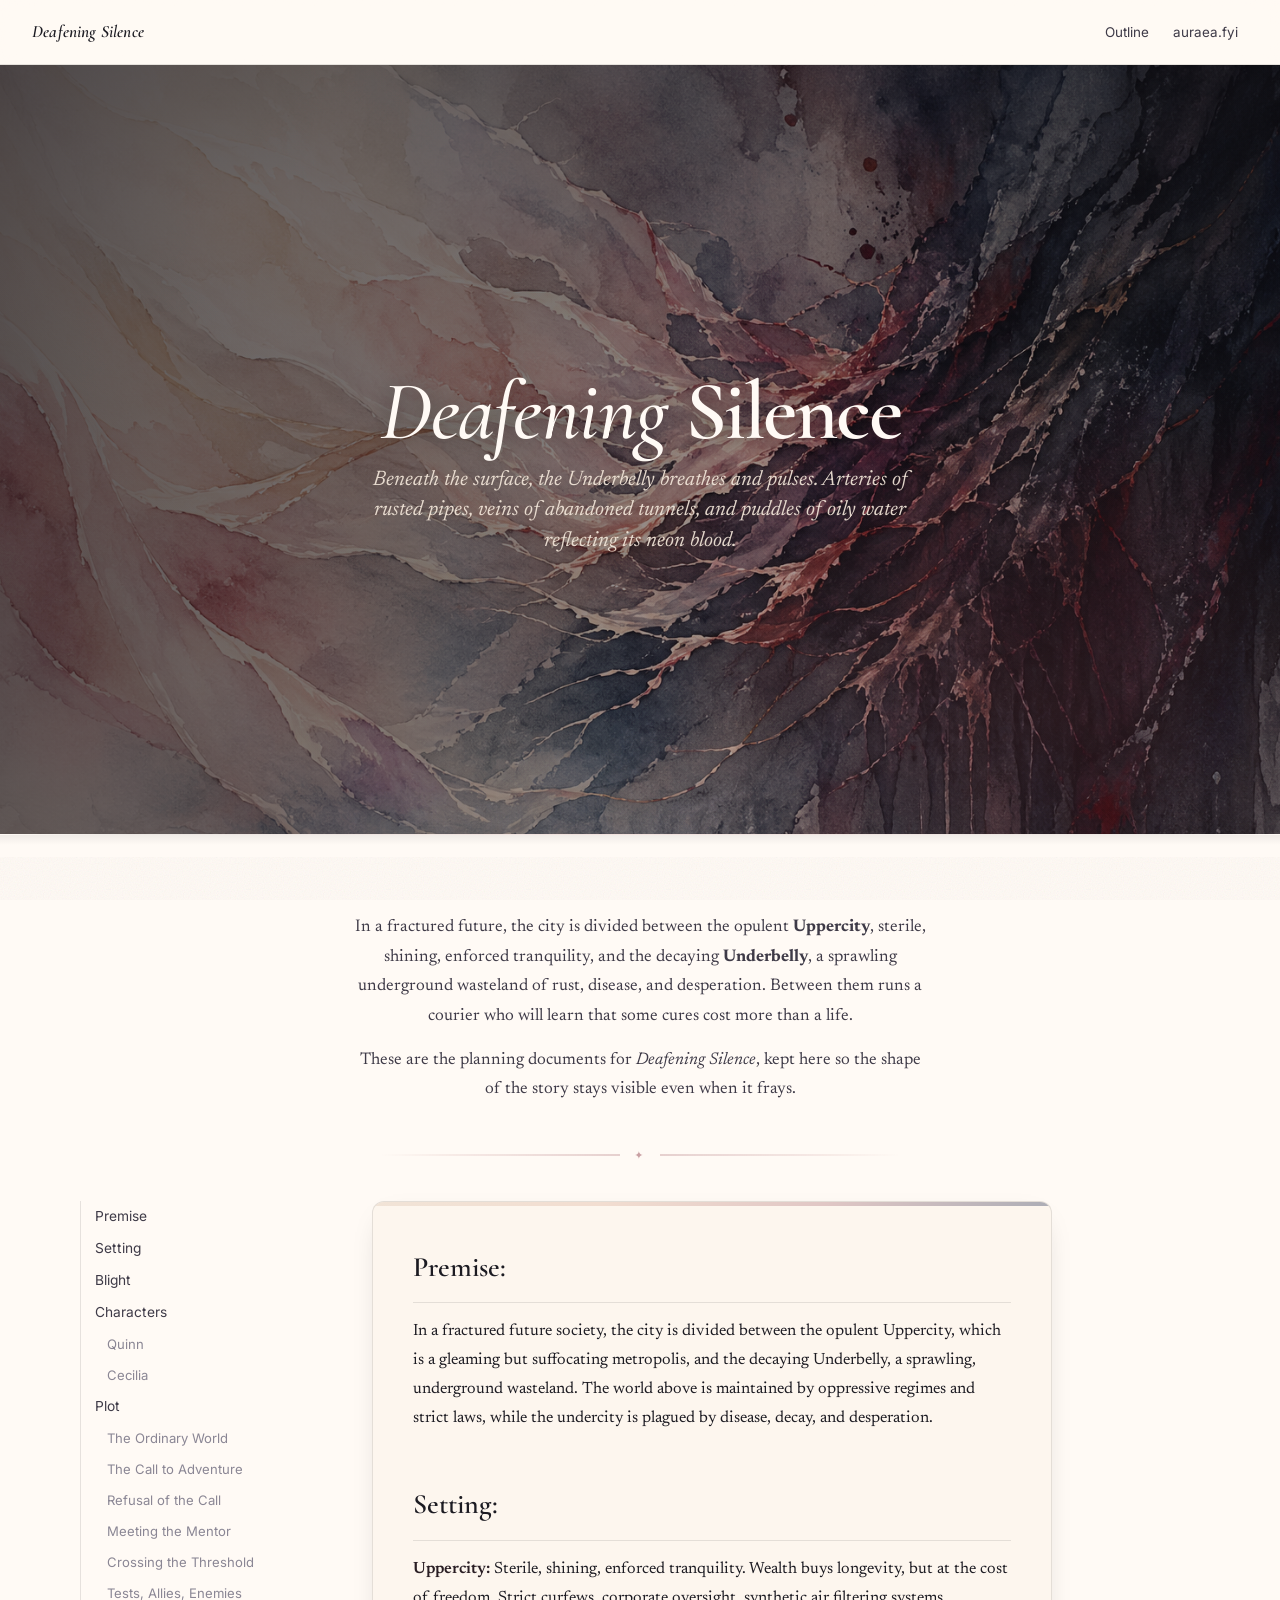
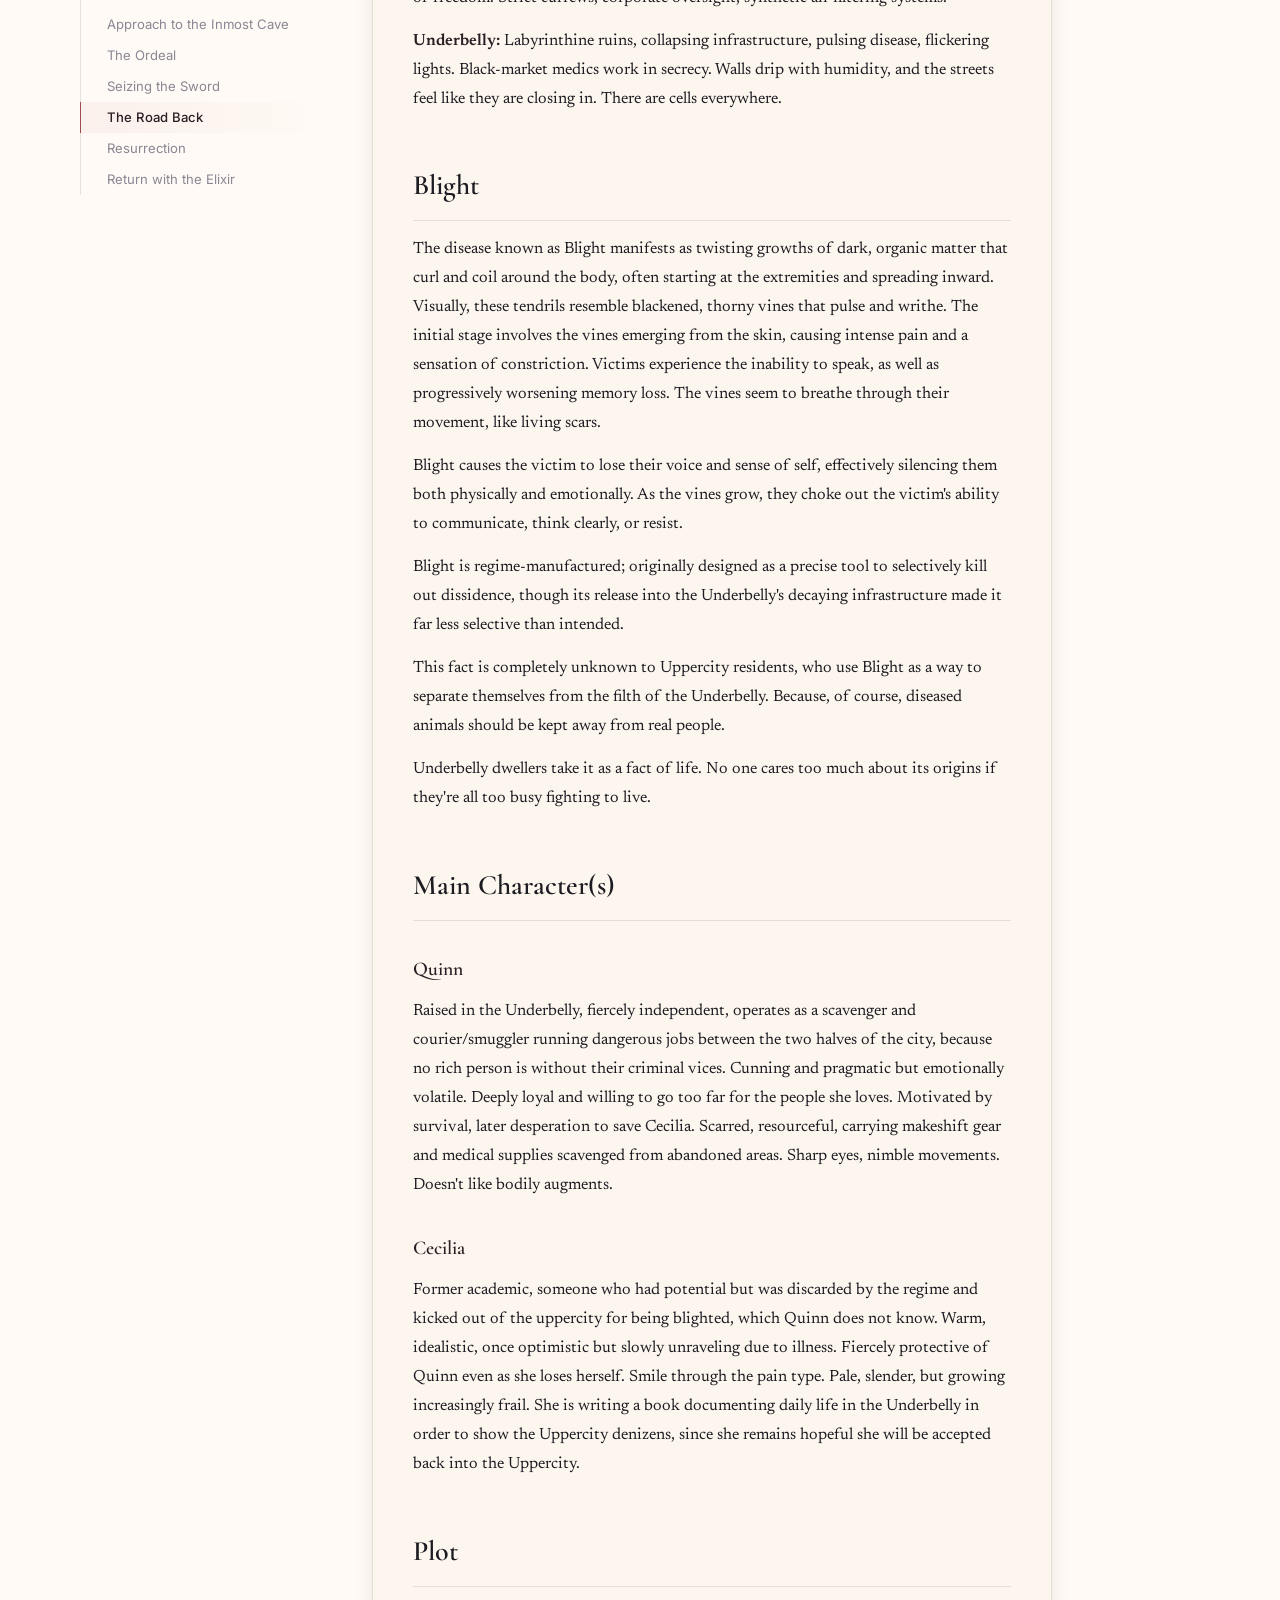
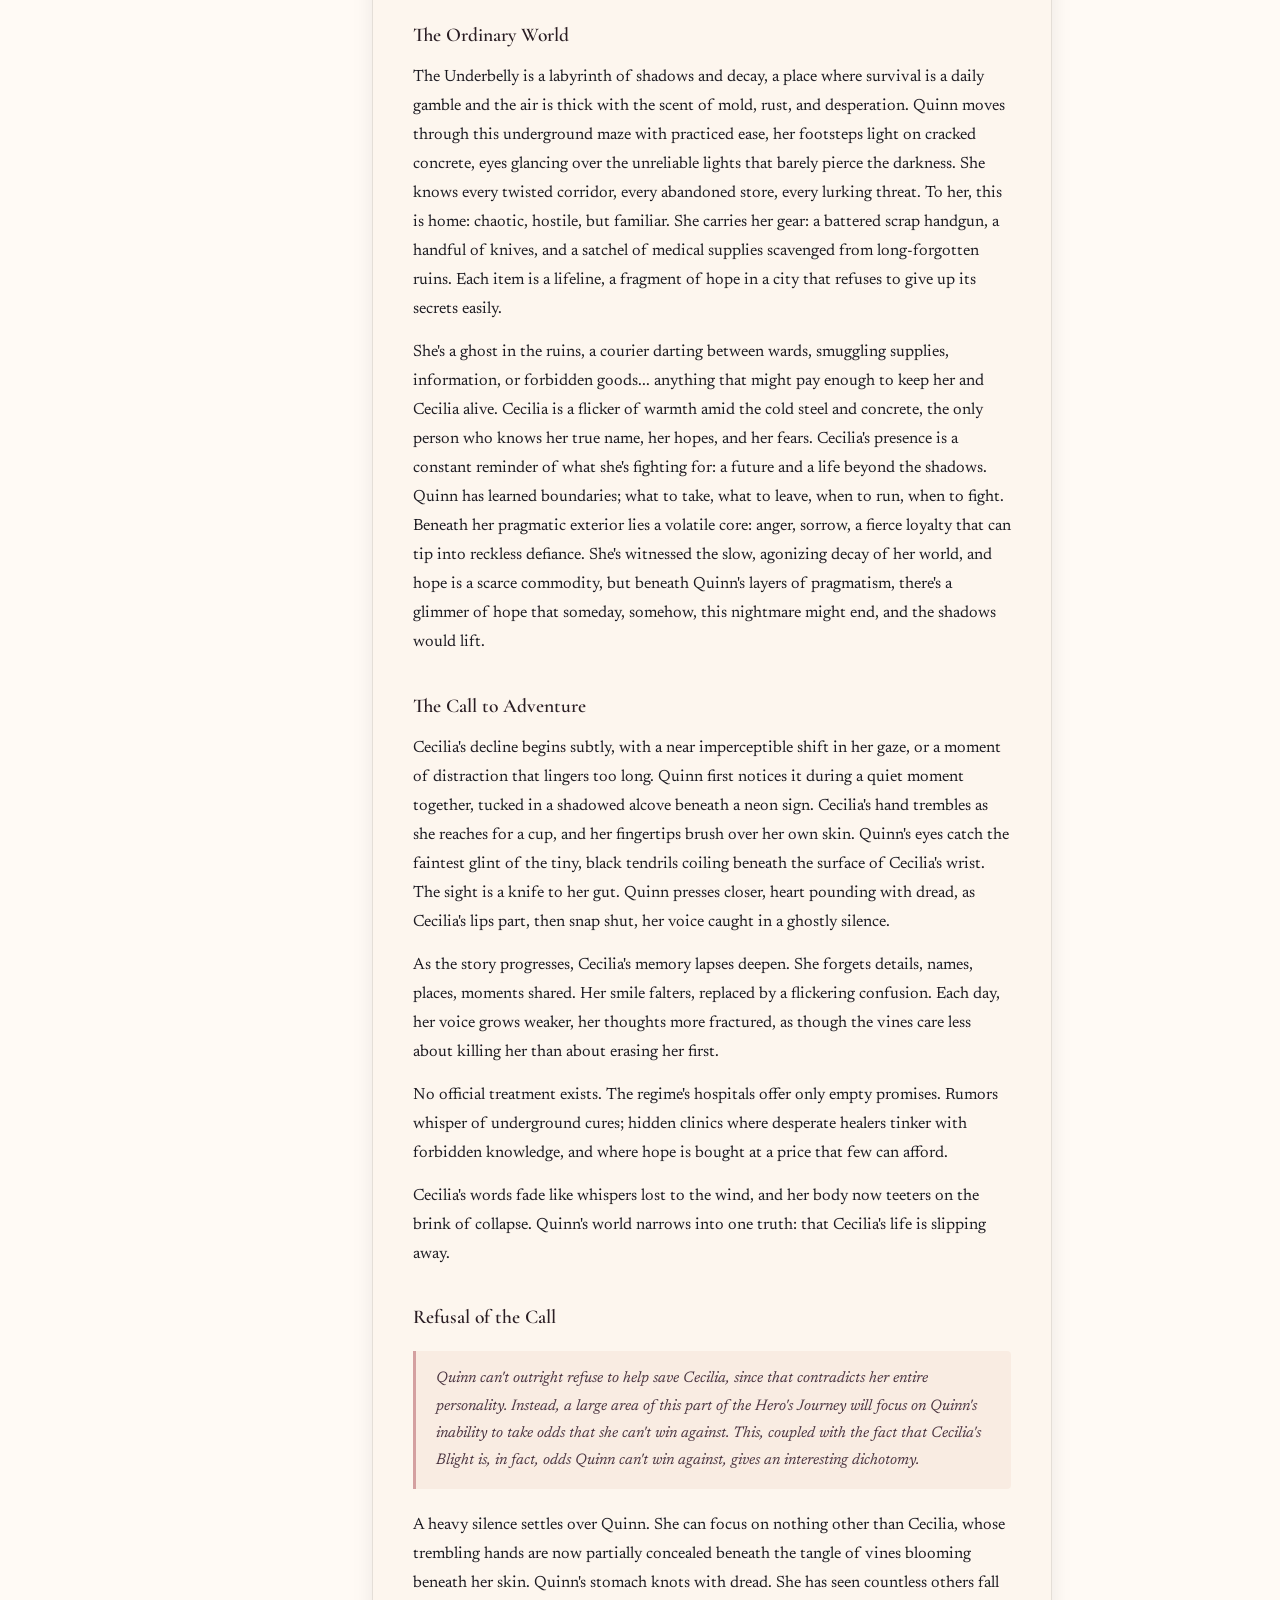
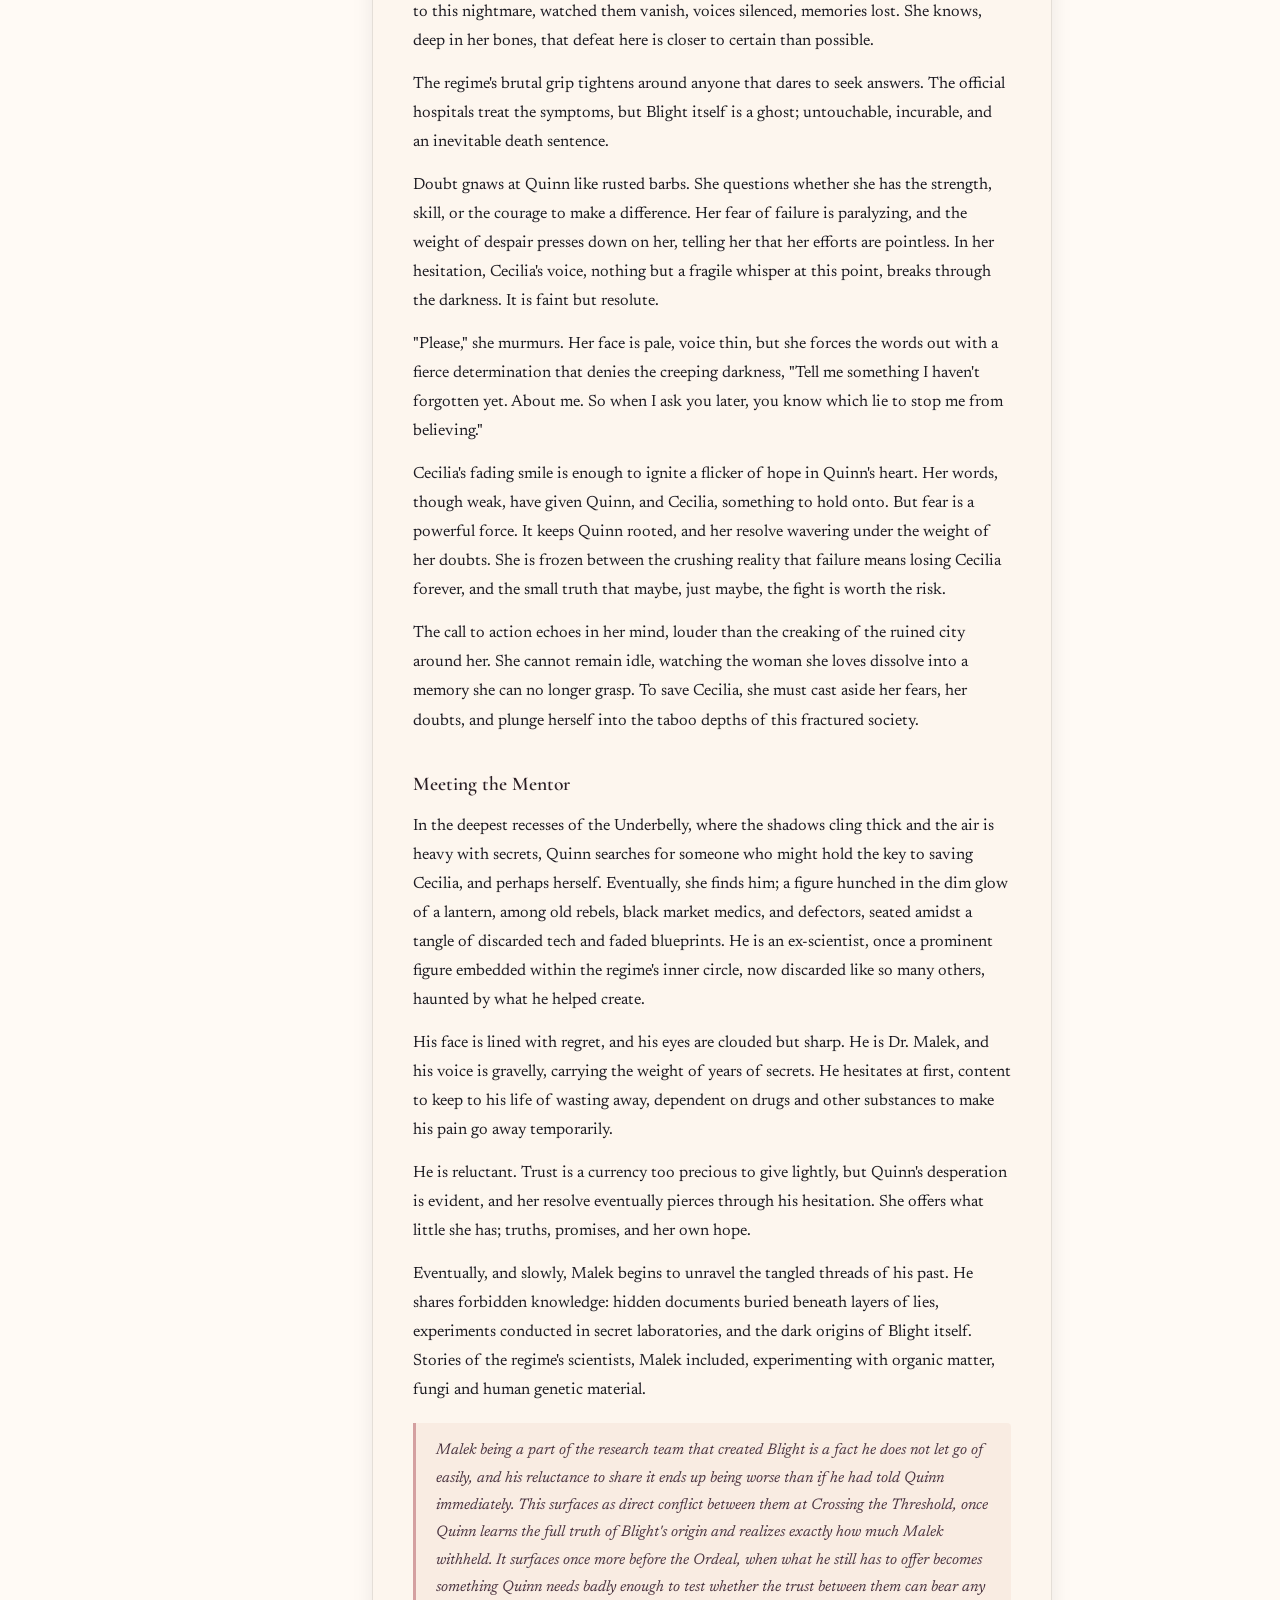
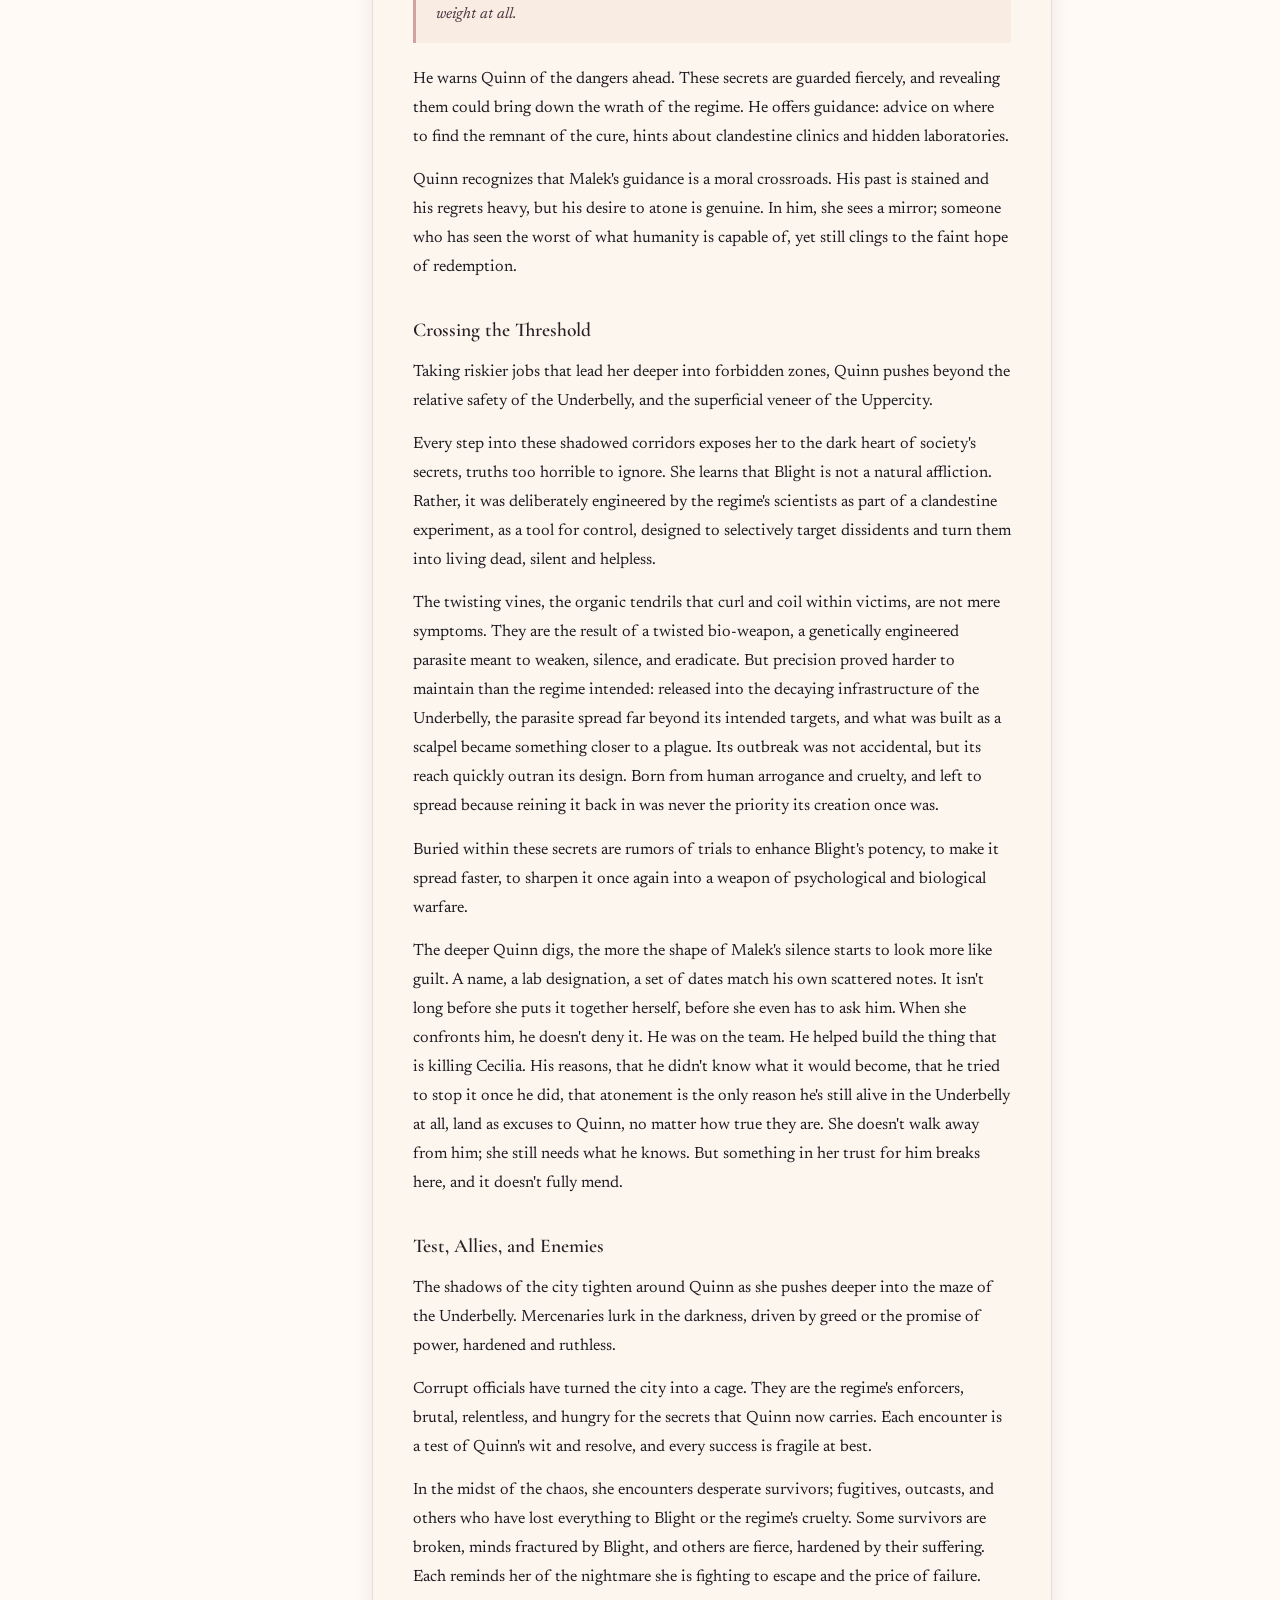
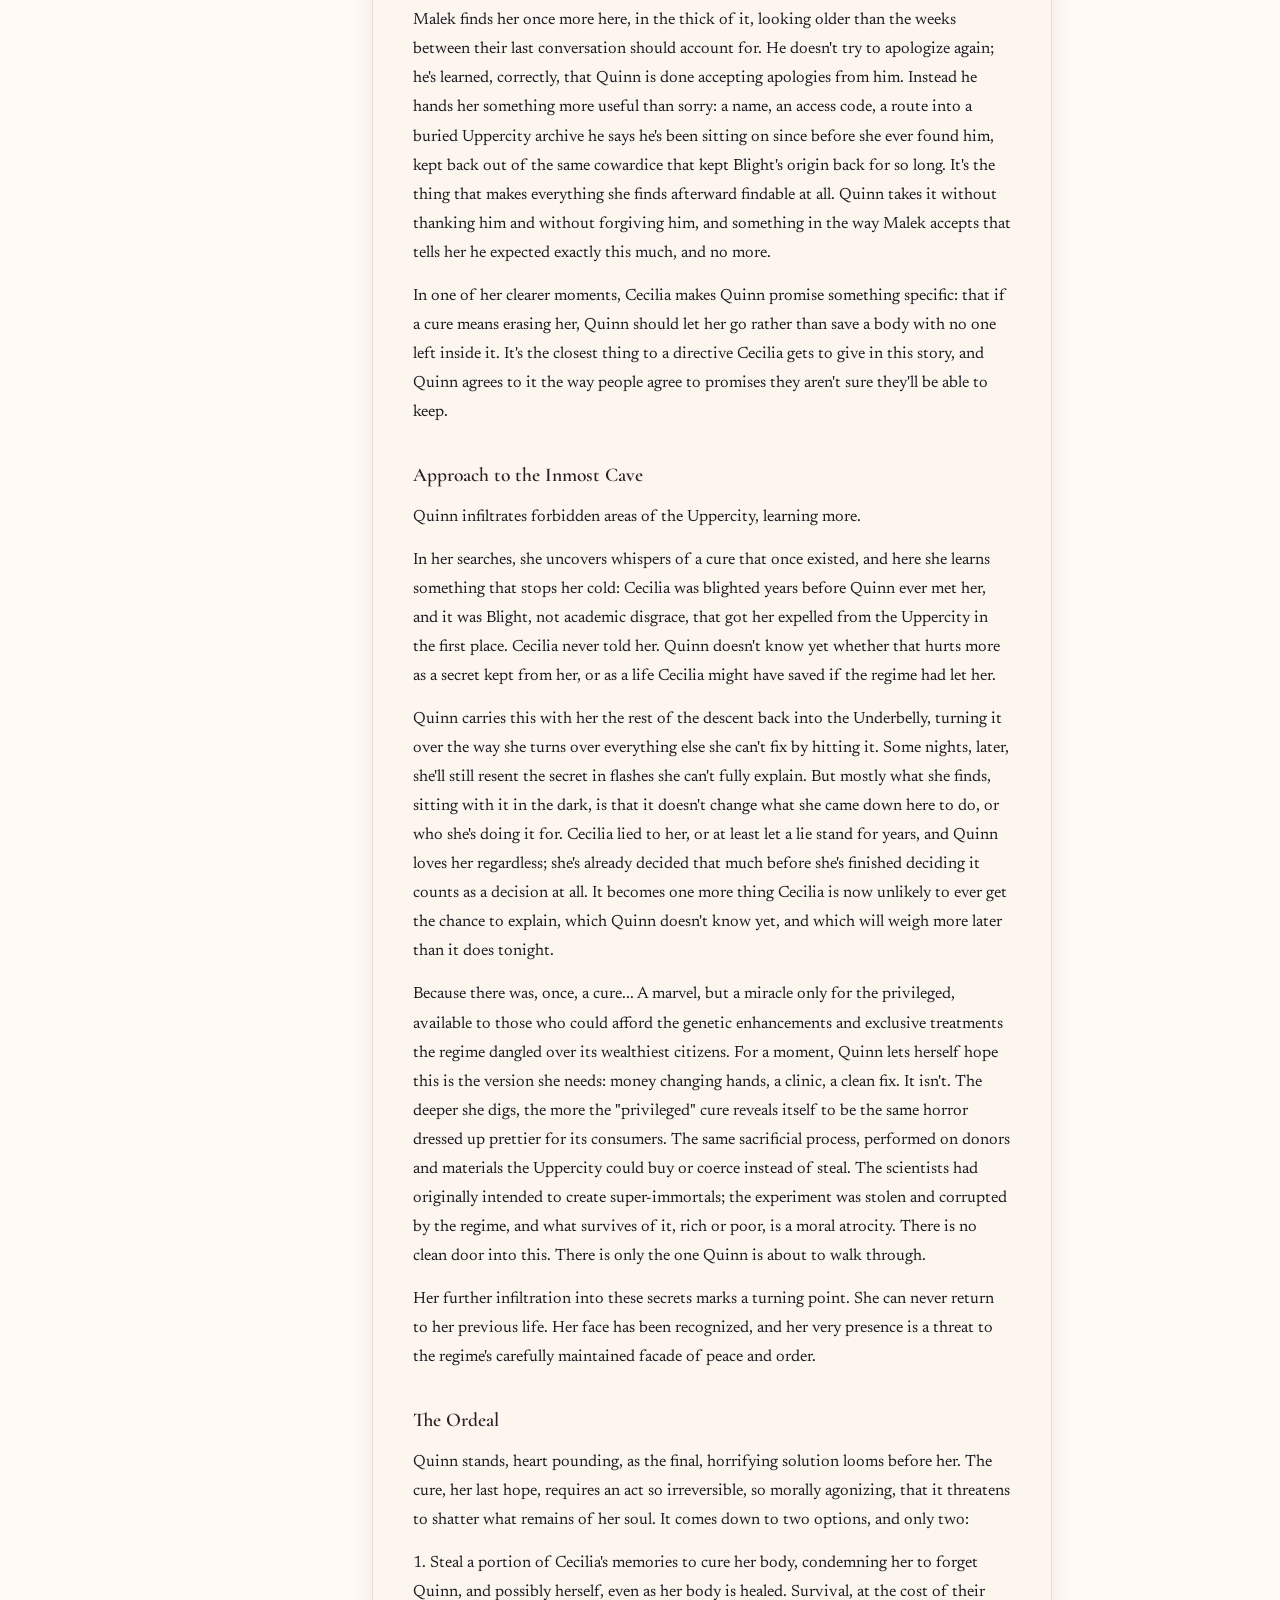
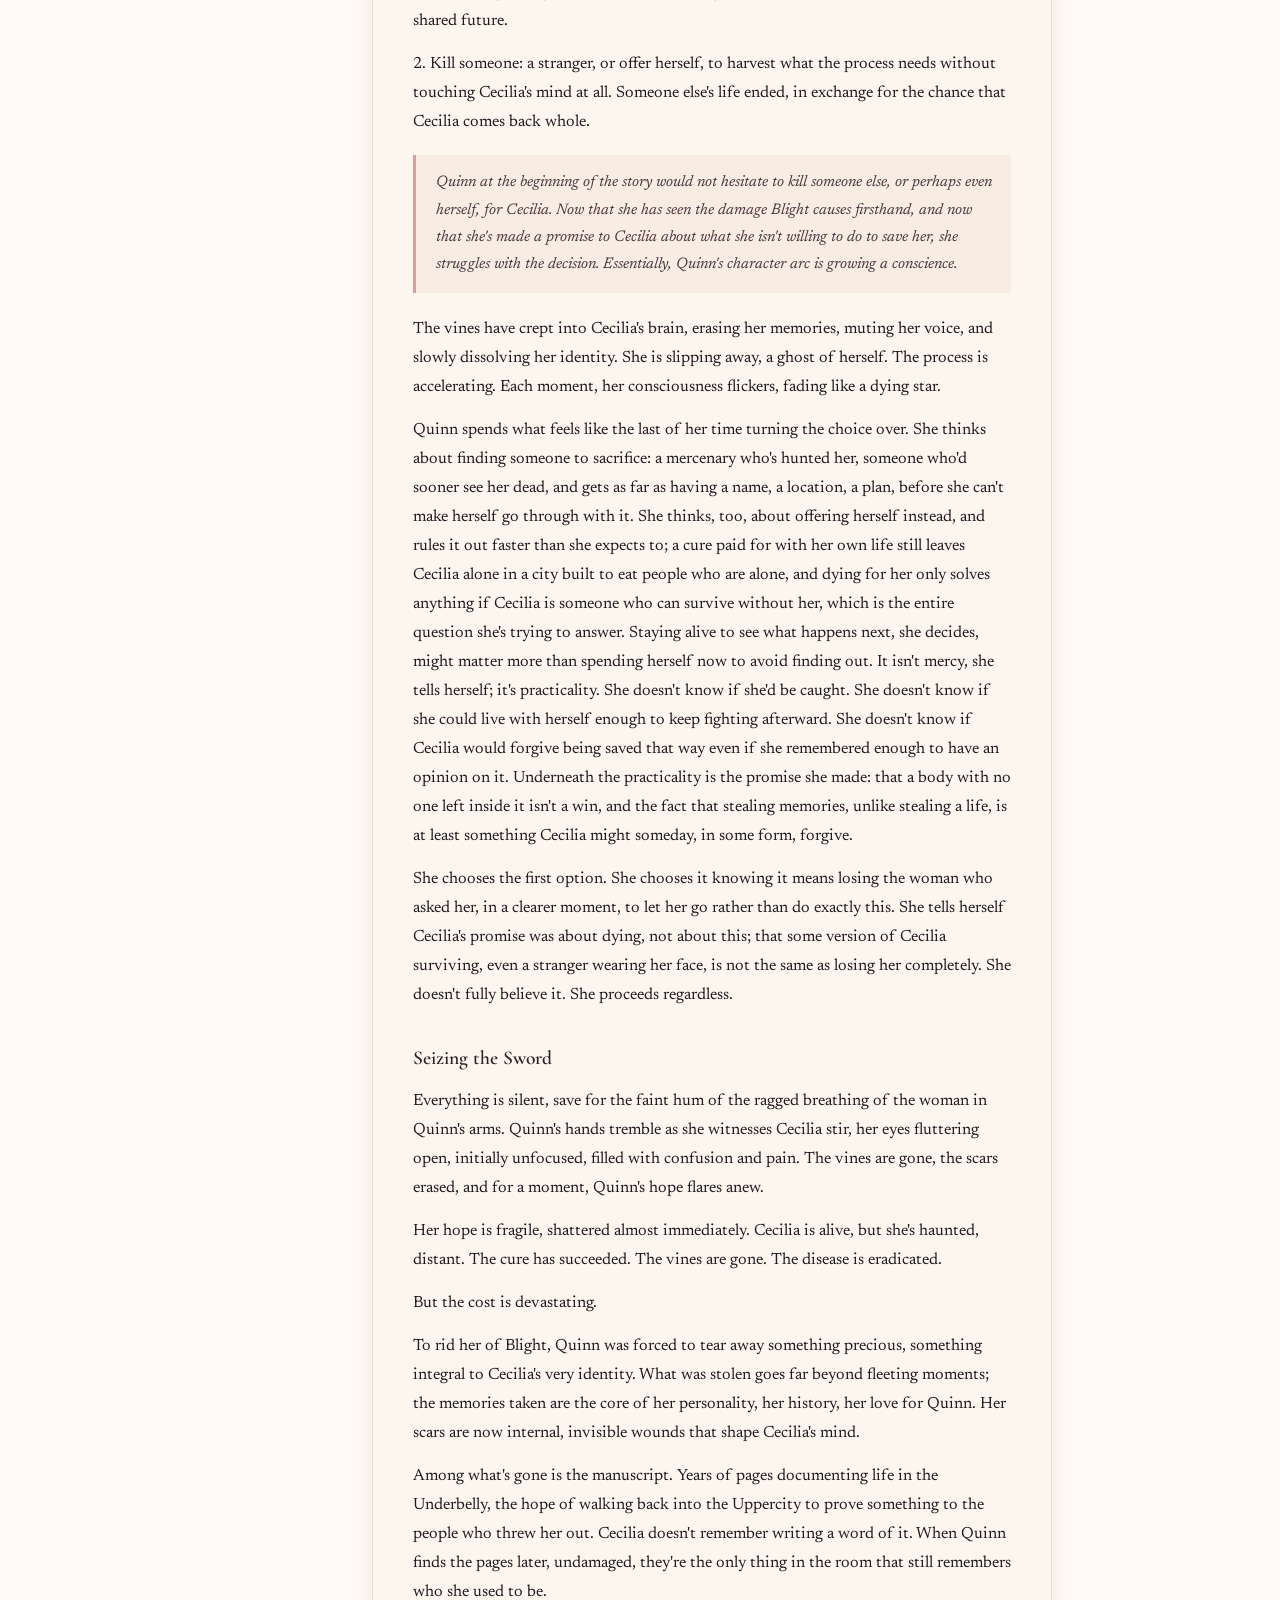
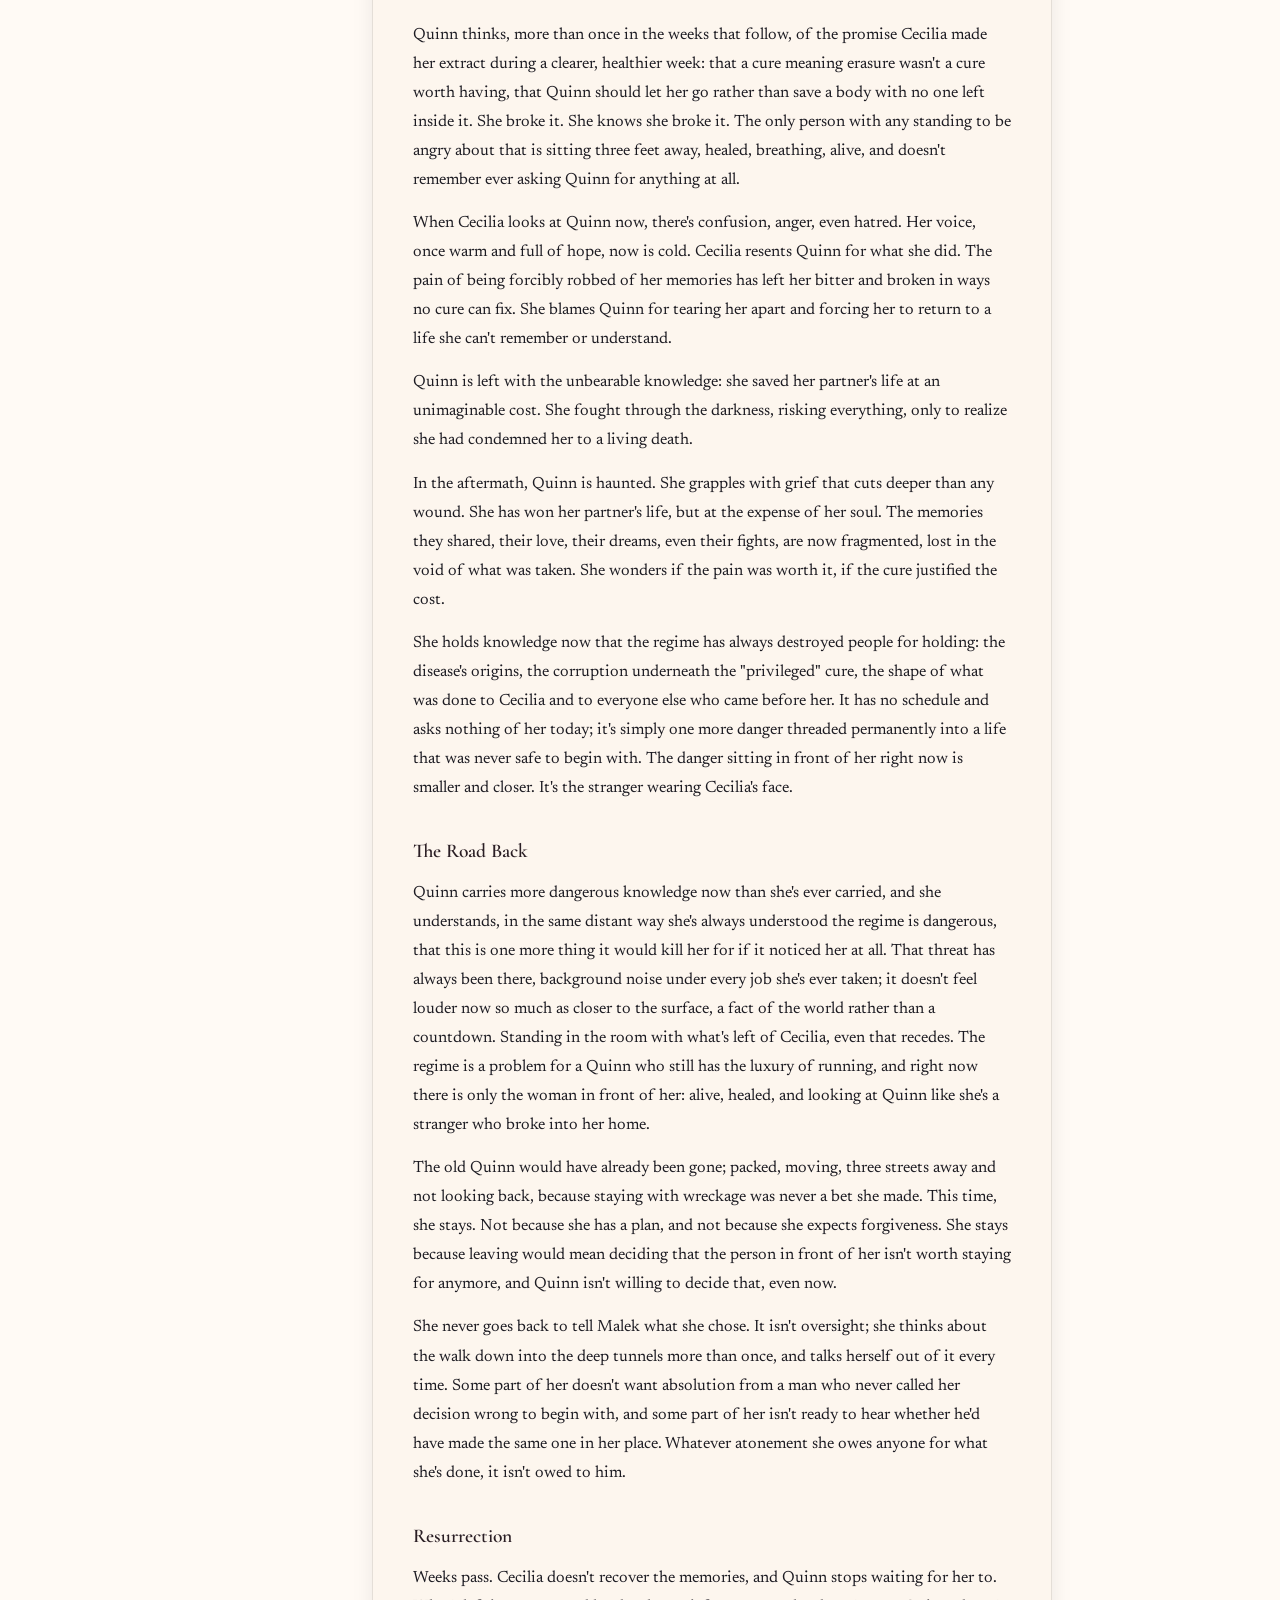
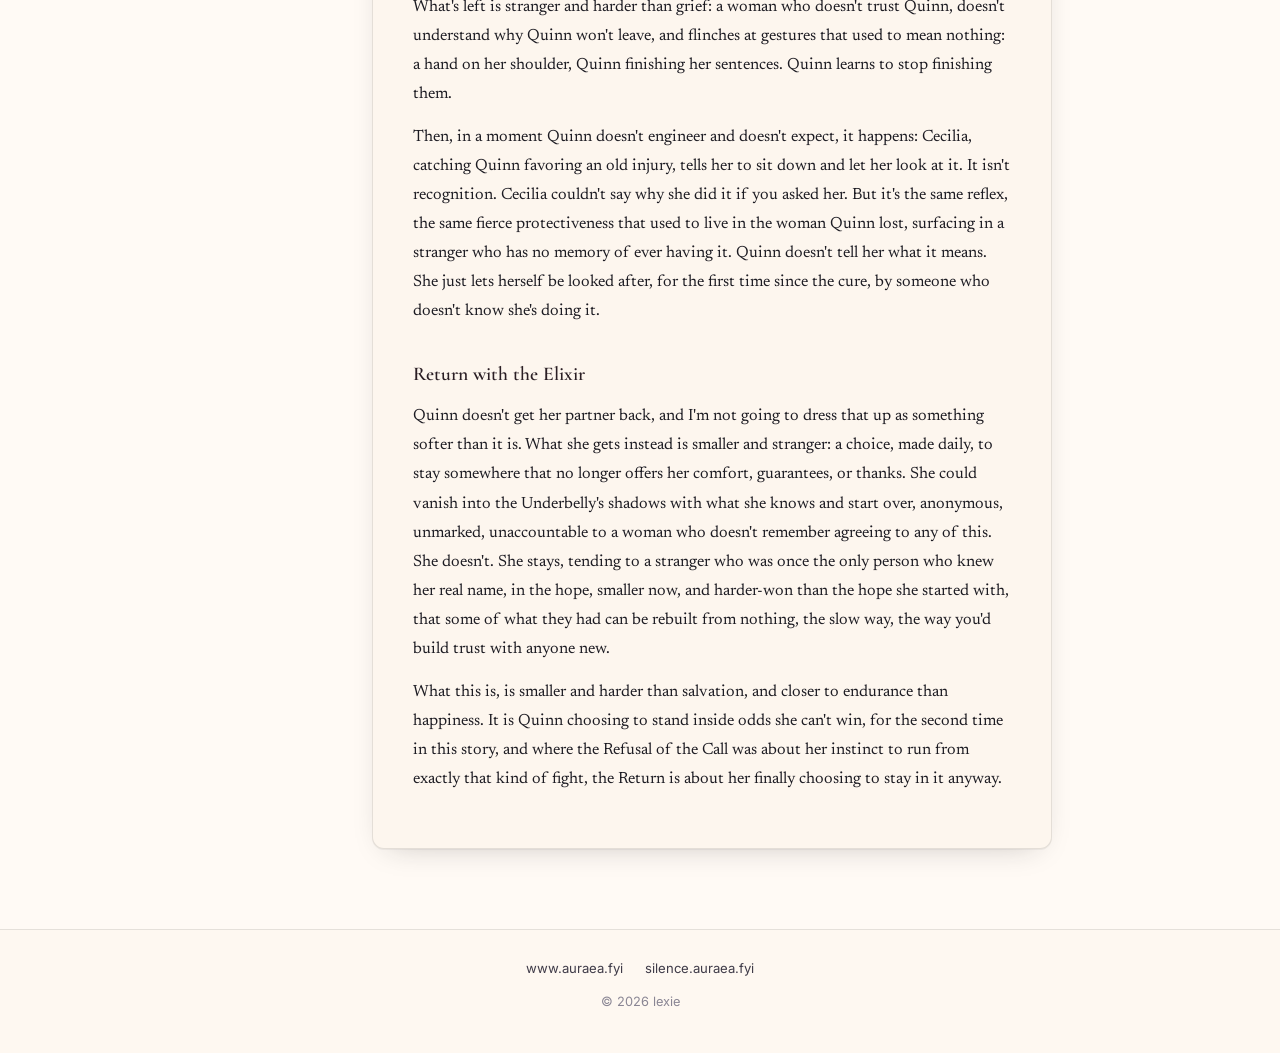
==== index.html @ 772bcc61 "initial commit" ====
<!doctype html>
<html lang="en">
<head>
<meta charset="utf-8">
<meta name="viewport" content="width=device-width, initial-scale=1">
<title>Deafening Silence</title>
<link rel="canonical" href="https://silence.auraea.fyi">
<link rel="preconnect" href="https://fonts.googleapis.com">
<link rel="preconnect" href="https://fonts.gstatic.com" crossorigin>
<link href="https://fonts.googleapis.com/css2?family=Cormorant+Garamond:ital,wght@0,400;0,500;0,600;1,400;1,500&family=Inter:wght@300;400;500;600&family=JetBrains+Mono:wght@400;500&family=Newsreader:ital,opsz,wght@0,6..72,400;0,6..72,500;1,6..72,400&display=swap" rel="stylesheet">
<link rel="stylesheet" href="css/style.css">
<link rel="icon" type="image/svg+xml" href="favicon.svg">
<link rel="alternate icon" type="image/png" href="favicon.png">
</head>
<body>
<div class="grain" aria-hidden="true"></div>

<header class="site-header">
  <a class="brand" href="#top" aria-label="Deafening Silence home">
    <span class="brand-name">Deafening Silence</span>
  </a>
  <button class="nav-toggle" aria-label="Toggle menu" aria-expanded="false">
    <span></span><span></span><span></span>
  </button>
  <nav class="site-nav" id="siteNav">
    <a class="nav-link" href="#outline">Outline</a>
    <a class="nav-link" href="https://www.auraea.fyi" target="_blank" rel="noopener">auraea.fyi</a>
  </nav>
</header>

<section class="hero" id="top">
  <div class="hero-bg" aria-hidden="true"></div>
  <div class="hero-inner">
    <h1>Deafening <em>Silence</em></h1>
    <p class="hero-sub">Beneath the surface, the Underbelly breathes and pulses. Arteries of rusted pipes, veins of abandoned tunnels, and puddles of oily water reflecting its neon blood.</p>
  </div>
  <div class="hero-torn" aria-hidden="true">
     <svg viewBox="0 0 1440 24" preserveAspectRatio="none" xmlns="http://www.w3.org/2000/svg" aria-hidden="true">
       <rect x="0" y="0" width="1440" height="24" fill="currentColor"/>
     </svg>
   </div>
</section>

<div class="intro reveal">
  <p>In a fractured future, the city is divided between the opulent <strong>Uppercity</strong>, sterile, shining, enforced tranquility, and the decaying <strong>Underbelly</strong>, a sprawling underground wasteland of rust, disease, and desperation. Between them runs a courier who will learn that some cures cost more than a life.</p>
  <p>These are the planning documents for <em>Deafening Silence</em>, kept here so the shape of the story stays visible even when it frays.</p>
</div>

<div class="thread-divider" aria-hidden="true"><span> ✦ </span></div>

<div class="wrap reader" id="outline">
  <aside class="toc" aria-label="Table of contents">
    <ol>
      <li><a href="#premise">Premise</a></li>
      <li><a href="#setting">Setting</a></li>
      <li><a href="#blight-def">Blight</a></li>
      <li><a href="#characters">Characters</a></li>
      <li><a class="toc-h3" href="#quinn">Quinn</a></li>
      <li><a class="toc-h3" href="#cecilia">Cecilia</a></li>
      <li><a href="#plot">Plot</a></li>
      <li><a class="toc-h3" href="#ordinary">The Ordinary World</a></li>
      <li><a class="toc-h3" href="#call">The Call to Adventure</a></li>
      <li><a class="toc-h3" href="#refusal">Refusal of the Call</a></li>
      <li><a class="toc-h3" href="#mentor">Meeting the Mentor</a></li>
      <li><a class="toc-h3" href="#threshold">Crossing the Threshold</a></li>
      <li><a class="toc-h3" href="#tests">Tests, Allies, Enemies</a></li>
      <li><a class="toc-h3" href="#approach">Approach to the Inmost Cave</a></li>
      <li><a class="toc-h3" href="#ordeal">The Ordeal</a></li>
      <li><a class="toc-h3" href="#sword">Seizing the Sword</a></li>
      <li><a class="toc-h3" href="#roadback">The Road Back</a></li>
      <li><a class="toc-h3" href="#resurrection">Resurrection</a></li>
      <li><a class="toc-h3" href="#return">Return with the Elixir</a></li>
    </ol>
  </aside>

    <article class="prose">
    <div class="paper-sheet">
      
      <h2 id="premise">Premise:</h2>
      <p>In a fractured future society, the city is divided between the opulent Uppercity, which is a gleaming but suffocating metropolis, and the decaying Underbelly, a sprawling, underground wasteland. The world above is maintained by oppressive regimes and strict laws, while the undercity is plagued by disease, decay, and desperation.</p>

      <h2 id="setting">Setting:</h2>
      <p><strong>Uppercity:</strong> Sterile, shining, enforced tranquility. Wealth buys longevity, but at the cost of freedom. Strict curfews, corporate oversight, synthetic air filtering systems.</p>
      <p><strong>Underbelly:</strong> Labyrinthine ruins, collapsing infrastructure, pulsing disease, flickering lights. Black-market medics work in secrecy. Walls drip with humidity, and the streets feel like they are closing in. There are cells everywhere.</p>

      <h2 id="blight-def">Blight</h2>
      <p>The disease known as Blight manifests as twisting growths of dark, organic matter that curl and coil around the body, often starting at the extremities and spreading inward. Visually, these tendrils resemble blackened, thorny vines that pulse and writhe. The initial stage involves the vines emerging from the skin, causing intense pain and a sensation of constriction. Victims experience the inability to speak, as well as progressively worsening memory loss. The vines seem to breathe through their movement, like living scars.</p>
      <p>Blight causes the victim to lose their voice and sense of self, effectively silencing them both physically and emotionally. As the vines grow, they choke out the victim's ability to communicate, think clearly, or resist.</p>
      <p>Blight is regime-manufactured; originally designed as a precise tool to selectively kill out dissidence, though its release into the Underbelly's decaying infrastructure made it far less selective than intended.</p>
      <p>This fact is completely unknown to Uppercity residents, who use Blight as a way to separate themselves from the filth of the Underbelly. Because, of course, diseased animals should be kept away from real people.</p>
      <p>Underbelly dwellers take it as a fact of life. No one cares too much about its origins if they're all too busy fighting to live.</p>

      <h2 id="characters">Main Character(s)</h2>

      <h3 id="quinn">Quinn</h3>
      <p>Raised in the Underbelly, fiercely independent, operates as a scavenger and courier/smuggler running dangerous jobs between the two halves of the city, because no rich person is without their criminal vices. Cunning and pragmatic but emotionally volatile. Deeply loyal and willing to go too far for the people she loves. Motivated by survival, later desperation to save Cecilia. Scarred, resourceful, carrying makeshift gear and medical supplies scavenged from abandoned areas. Sharp eyes, nimble movements. Doesn't like bodily augments.</p>

      <h3 id="cecilia">Cecilia</h3>
      <p>Former academic, someone who had potential but was discarded by the regime and kicked out of the uppercity for being blighted, which Quinn does not know. Warm, idealistic, once optimistic but slowly unraveling due to illness. Fiercely protective of Quinn even as she loses herself. Smile through the pain type. Pale, slender, but growing increasingly frail. She is writing a book documenting daily life in the Underbelly in order to show the Uppercity denizens, since she remains hopeful she will be accepted back into the Uppercity.</p>

      <h2 id="plot">Plot</h2>

      <h3 id="ordinary">The Ordinary World</h3>
      <p>The Underbelly is a labyrinth of shadows and decay, a place where survival is a daily gamble and the air is thick with the scent of mold, rust, and desperation. Quinn moves through this underground maze with practiced ease, her footsteps light on cracked concrete, eyes glancing over the unreliable lights that barely pierce the darkness. She knows every twisted corridor, every abandoned store, every lurking threat. To her, this is home: chaotic, hostile, but familiar. She carries her gear: a battered scrap handgun, a handful of knives, and a satchel of medical supplies scavenged from long-forgotten ruins. Each item is a lifeline, a fragment of hope in a city that refuses to give up its secrets easily.</p>
      <p>She's a ghost in the ruins, a courier darting between wards, smuggling supplies, information, or forbidden goods... anything that might pay enough to keep her and Cecilia alive. Cecilia is a flicker of warmth amid the cold steel and concrete, the only person who knows her true name, her hopes, and her fears. Cecilia's presence is a constant reminder of what she's fighting for: a future and a life beyond the shadows. Quinn has learned boundaries; what to take, what to leave, when to run, when to fight. Beneath her pragmatic exterior lies a volatile core: anger, sorrow, a fierce loyalty that can tip into reckless defiance. She's witnessed the slow, agonizing decay of her world, and hope is a scarce commodity, but beneath Quinn's layers of pragmatism, there's a glimmer of hope that someday, somehow, this nightmare might end, and the shadows would lift.</p>

      <h3 id="call">The Call to Adventure</h3>
      <p>Cecilia's decline begins subtly, with a near imperceptible shift in her gaze, or a moment of distraction that lingers too long. Quinn first notices it during a quiet moment together, tucked in a shadowed alcove beneath a neon sign. Cecilia's hand trembles as she reaches for a cup, and her fingertips brush over her own skin. Quinn's eyes catch the faintest glint of the tiny, black tendrils coiling beneath the surface of Cecilia's wrist. The sight is a knife to her gut. Quinn presses closer, heart pounding with dread, as Cecilia's lips part, then snap shut, her voice caught in a ghostly silence.</p>
      <p>As the story progresses, Cecilia's memory lapses deepen. She forgets details, names, places, moments shared. Her smile falters, replaced by a flickering confusion. Each day, her voice grows weaker, her thoughts more fractured, as though the vines care less about killing her than about erasing her first.</p>
      <p>No official treatment exists. The regime's hospitals offer only empty promises. Rumors whisper of underground cures; hidden clinics where desperate healers tinker with forbidden knowledge, and where hope is bought at a price that few can afford.</p>
      <p>Cecilia's words fade like whispers lost to the wind, and her body now teeters on the brink of collapse. Quinn's world narrows into one truth: that Cecilia's life is slipping away.</p>

      <h3 id="refusal">Refusal of the Call</h3>
      <blockquote>
        <p>Quinn can't outright refuse to help save Cecilia, since that contradicts her entire personality. Instead, a large area of this part of the Hero's Journey will focus on Quinn's inability to take odds that she can't win against. This, coupled with the fact that Cecilia's Blight is, in fact, odds Quinn can't win against, gives an interesting dichotomy.</p>
      </blockquote>
      <p>A heavy silence settles over Quinn. She can focus on nothing other than Cecilia, whose trembling hands are now partially concealed beneath the tangle of vines blooming beneath her skin. Quinn's stomach knots with dread. She has seen countless others fall to this nightmare, watched them vanish, voices silenced, memories lost. She knows, deep in her bones, that defeat here is closer to certain than possible.</p>
      <p>The regime's brutal grip tightens around anyone that dares to seek answers. The official hospitals treat the symptoms, but Blight itself is a ghost; untouchable, incurable, and an inevitable death sentence.</p>
      <p>Doubt gnaws at Quinn like rusted barbs. She questions whether she has the strength, skill, or the courage to make a difference. Her fear of failure is paralyzing, and the weight of despair presses down on her, telling her that her efforts are pointless. In her hesitation, Cecilia's voice, nothing but a fragile whisper at this point, breaks through the darkness. It is faint but resolute.</p>
      <p>"Please," she murmurs. Her face is pale, voice thin, but she forces the words out with a fierce determination that denies the creeping darkness, "Tell me something I haven't forgotten yet. About me. So when I ask you later, you know which lie to stop me from believing."</p>
      <p>Cecilia's fading smile is enough to ignite a flicker of hope in Quinn's heart. Her words, though weak, have given Quinn, and Cecilia, something to hold onto. But fear is a powerful force. It keeps Quinn rooted, and her resolve wavering under the weight of her doubts. She is frozen between the crushing reality that failure means losing Cecilia forever, and the small truth that maybe, just maybe, the fight is worth the risk.</p>
      <p>The call to action echoes in her mind, louder than the creaking of the ruined city around her. She cannot remain idle, watching the woman she loves dissolve into a memory she can no longer grasp. To save Cecilia, she must cast aside her fears, her doubts, and plunge herself into the taboo depths of this fractured society.</p>

      <h3 id="mentor">Meeting the Mentor</h3>
      <p>In the deepest recesses of the Underbelly, where the shadows cling thick and the air is heavy with secrets, Quinn searches for someone who might hold the key to saving Cecilia, and perhaps herself. Eventually, she finds him; a figure hunched in the dim glow of a lantern, among old rebels, black market medics, and defectors, seated amidst a tangle of discarded tech and faded blueprints. He is an ex-scientist, once a prominent figure embedded within the regime's inner circle, now discarded like so many others, haunted by what he helped create.</p>
      <p>His face is lined with regret, and his eyes are clouded but sharp. He is Dr. Malek, and his voice is gravelly, carrying the weight of years of secrets. He hesitates at first, content to keep to his life of wasting away, dependent on drugs and other substances to make his pain go away temporarily.</p>
      <p>He is reluctant. Trust is a currency too precious to give lightly, but Quinn's desperation is evident, and her resolve eventually pierces through his hesitation. She offers what little she has; truths, promises, and her own hope.</p>
      <p>Eventually, and slowly, Malek begins to unravel the tangled threads of his past. He shares forbidden knowledge: hidden documents buried beneath layers of lies, experiments conducted in secret laboratories, and the dark origins of Blight itself. Stories of the regime's scientists, Malek included, experimenting with organic matter, fungi and human genetic material.</p>
      <blockquote>
        <p>Malek being a part of the research team that created Blight is a fact he does not let go of easily, and his reluctance to share it ends up being worse than if he had told Quinn immediately. This surfaces as direct conflict between them at Crossing the Threshold, once Quinn learns the full truth of Blight's origin and realizes exactly how much Malek withheld. It surfaces once more before the Ordeal, when what he still has to offer becomes something Quinn needs badly enough to test whether the trust between them can bear any weight at all.</p>
      </blockquote>
      <p>He warns Quinn of the dangers ahead. These secrets are guarded fiercely, and revealing them could bring down the wrath of the regime. He offers guidance: advice on where to find the remnant of the cure, hints about clandestine clinics and hidden laboratories.</p>
      <p>Quinn recognizes that Malek's guidance is a moral crossroads. His past is stained and his regrets heavy, but his desire to atone is genuine. In him, she sees a mirror; someone who has seen the worst of what humanity is capable of, yet still clings to the faint hope of redemption.</p>

      <h3 id="threshold">Crossing the Threshold</h3>
      <p>Taking riskier jobs that lead her deeper into forbidden zones, Quinn pushes beyond the relative safety of the Underbelly, and the superficial veneer of the Uppercity.</p>
      <p>Every step into these shadowed corridors exposes her to the dark heart of society's secrets, truths too horrible to ignore. She learns that Blight is not a natural affliction. Rather, it was deliberately engineered by the regime's scientists as part of a clandestine experiment, as a tool for control, designed to selectively target dissidents and turn them into living dead, silent and helpless.</p>
      <p>The twisting vines, the organic tendrils that curl and coil within victims, are not mere symptoms. They are the result of a twisted bio-weapon, a genetically engineered parasite meant to weaken, silence, and eradicate. But precision proved harder to maintain than the regime intended: released into the decaying infrastructure of the Underbelly, the parasite spread far beyond its intended targets, and what was built as a scalpel became something closer to a plague. Its outbreak was not accidental, but its reach quickly outran its design. Born from human arrogance and cruelty, and left to spread because reining it back in was never the priority its creation once was.</p>
      <p>Buried within these secrets are rumors of trials to enhance Blight's potency, to make it spread faster, to sharpen it once again into a weapon of psychological and biological warfare.</p>
      <p>The deeper Quinn digs, the more the shape of Malek's silence starts to look more like guilt. A name, a lab designation, a set of dates match his own scattered notes. It isn't long before she puts it together herself, before she even has to ask him. When she confronts him, he doesn't deny it. He was on the team. He helped build the thing that is killing Cecilia. His reasons, that he didn't know what it would become, that he tried to stop it once he did, that atonement is the only reason he's still alive in the Underbelly at all, land as excuses to Quinn, no matter how true they are. She doesn't walk away from him; she still needs what he knows. But something in her trust for him breaks here, and it doesn't fully mend.</p>

      <h3 id="tests">Test, Allies, and Enemies</h3>
      <p>The shadows of the city tighten around Quinn as she pushes deeper into the maze of the Underbelly. Mercenaries lurk in the darkness, driven by greed or the promise of power, hardened and ruthless.</p>
      <p>Corrupt officials have turned the city into a cage. They are the regime's enforcers, brutal, relentless, and hungry for the secrets that Quinn now carries. Each encounter is a test of Quinn's wit and resolve, and every success is fragile at best.</p>
      <p>In the midst of the chaos, she encounters desperate survivors; fugitives, outcasts, and others who have lost everything to Blight or the regime's cruelty. Some survivors are broken, minds fractured by Blight, and others are fierce, hardened by their suffering. Each reminds her of the nightmare she is fighting to escape and the price of failure.</p>
      <p>Malek finds her once more here, in the thick of it, looking older than the weeks between their last conversation should account for. He doesn't try to apologize again; he's learned, correctly, that Quinn is done accepting apologies from him. Instead he hands her something more useful than sorry: a name, an access code, a route into a buried Uppercity archive he says he's been sitting on since before she ever found him, kept back out of the same cowardice that kept Blight's origin back for so long. It's the thing that makes everything she finds afterward findable at all. Quinn takes it without thanking him and without forgiving him, and something in the way Malek accepts that tells her he expected exactly this much, and no more.</p>
      <p>In one of her clearer moments, Cecilia makes Quinn promise something specific: that if a cure means erasing her, Quinn should let her go rather than save a body with no one left inside it. It's the closest thing to a directive Cecilia gets to give in this story, and Quinn agrees to it the way people agree to promises they aren't sure they'll be able to keep.</p>

      <h3 id="approach">Approach to the Inmost Cave</h3>
      <p>Quinn infiltrates forbidden areas of the Uppercity, learning more.</p>
      <p>In her searches, she uncovers whispers of a cure that once existed, and here she learns something that stops her cold: Cecilia was blighted years before Quinn ever met her, and it was Blight, not academic disgrace, that got her expelled from the Uppercity in the first place. Cecilia never told her. Quinn doesn't know yet whether that hurts more as a secret kept from her, or as a life Cecilia might have saved if the regime had let her.</p>
      <p>Quinn carries this with her the rest of the descent back into the Underbelly, turning it over the way she turns over everything else she can't fix by hitting it. Some nights, later, she'll still resent the secret in flashes she can't fully explain. But mostly what she finds, sitting with it in the dark, is that it doesn't change what she came down here to do, or who she's doing it for. Cecilia lied to her, or at least let a lie stand for years, and Quinn loves her regardless; she's already decided that much before she's finished deciding it counts as a decision at all. It becomes one more thing Cecilia is now unlikely to ever get the chance to explain, which Quinn doesn't know yet, and which will weigh more later than it does tonight.</p>
      <p>Because there was, once, a cure... A marvel, but a miracle only for the privileged, available to those who could afford the genetic enhancements and exclusive treatments the regime dangled over its wealthiest citizens. For a moment, Quinn lets herself hope this is the version she needs: money changing hands, a clinic, a clean fix. It isn't. The deeper she digs, the more the "privileged" cure reveals itself to be the same horror dressed up prettier for its consumers. The same sacrificial process, performed on donors and materials the Uppercity could buy or coerce instead of steal. The scientists had originally intended to create super-immortals; the experiment was stolen and corrupted by the regime, and what survives of it, rich or poor, is a moral atrocity. There is no clean door into this. There is only the one Quinn is about to walk through.</p>
      <p>Her further infiltration into these secrets marks a turning point. She can never return to her previous life. Her face has been recognized, and her very presence is a threat to the regime's carefully maintained facade of peace and order.</p>

      <h3 id="ordeal">The Ordeal</h3>
      <p>Quinn stands, heart pounding, as the final, horrifying solution looms before her. The cure, her last hope, requires an act so irreversible, so morally agonizing, that it threatens to shatter what remains of her soul. It comes down to two options, and only two:</p>
      <p>1. Steal a portion of Cecilia's memories to cure her body, condemning her to forget Quinn, and possibly herself, even as her body is healed. Survival, at the cost of their shared future.</p>
      <p>2. Kill someone: a stranger, or offer herself, to harvest what the process needs without touching Cecilia's mind at all. Someone else's life ended, in exchange for the chance that Cecilia comes back whole.</p>
      <blockquote>
        <p>Quinn at the beginning of the story would not hesitate to kill someone else, or perhaps even herself, for Cecilia. Now that she has seen the damage Blight causes firsthand, and now that she's made a promise to Cecilia about what she isn't willing to do to save her, she struggles with the decision. Essentially, Quinn's character arc is growing a conscience.</p>
      </blockquote>
      <p>The vines have crept into Cecilia's brain, erasing her memories, muting her voice, and slowly dissolving her identity. She is slipping away, a ghost of herself. The process is accelerating. Each moment, her consciousness flickers, fading like a dying star.</p>
      <p>Quinn spends what feels like the last of her time turning the choice over. She thinks about finding someone to sacrifice: a mercenary who's hunted her, someone who'd sooner see her dead, and gets as far as having a name, a location, a plan, before she can't make herself go through with it. She thinks, too, about offering herself instead, and rules it out faster than she expects to; a cure paid for with her own life still leaves Cecilia alone in a city built to eat people who are alone, and dying for her only solves anything if Cecilia is someone who can survive without her, which is the entire question she's trying to answer. Staying alive to see what happens next, she decides, might matter more than spending herself now to avoid finding out. It isn't mercy, she tells herself; it's practicality. She doesn't know if she'd be caught. She doesn't know if she could live with herself enough to keep fighting afterward. She doesn't know if Cecilia would forgive being saved that way even if she remembered enough to have an opinion on it. Underneath the practicality is the promise she made: that a body with no one left inside it isn't a win, and the fact that stealing memories, unlike stealing a life, is at least something Cecilia might someday, in some form, forgive.</p>
      <p>She chooses the first option. She chooses it knowing it means losing the woman who asked her, in a clearer moment, to let her go rather than do exactly this. She tells herself Cecilia's promise was about dying, not about this; that some version of Cecilia surviving, even a stranger wearing her face, is not the same as losing her completely. She doesn't fully believe it. She proceeds regardless.</p>

      <h3 id="sword">Seizing the Sword</h3>
      <p>Everything is silent, save for the faint hum of the ragged breathing of the woman in Quinn's arms. Quinn's hands tremble as she witnesses Cecilia stir, her eyes fluttering open, initially unfocused, filled with confusion and pain. The vines are gone, the scars erased, and for a moment, Quinn's hope flares anew.</p>
      <p>Her hope is fragile, shattered almost immediately. Cecilia is alive, but she's haunted, distant. The cure has succeeded. The vines are gone. The disease is eradicated.</p>
      <p>But the cost is devastating.</p>
      <p>To rid her of Blight, Quinn was forced to tear away something precious, something integral to Cecilia's very identity. What was stolen goes far beyond fleeting moments; the memories taken are the core of her personality, her history, her love for Quinn. Her scars are now internal, invisible wounds that shape Cecilia's mind.</p>
      <p>Among what's gone is the manuscript. Years of pages documenting life in the Underbelly, the hope of walking back into the Uppercity to prove something to the people who threw her out. Cecilia doesn't remember writing a word of it. When Quinn finds the pages later, undamaged, they're the only thing in the room that still remembers who she used to be.</p>
      <p>Quinn thinks, more than once in the weeks that follow, of the promise Cecilia made her extract during a clearer, healthier week: that a cure meaning erasure wasn't a cure worth having, that Quinn should let her go rather than save a body with no one left inside it. She broke it. She knows she broke it. The only person with any standing to be angry about that is sitting three feet away, healed, breathing, alive, and doesn't remember ever asking Quinn for anything at all.</p>
      <p>When Cecilia looks at Quinn now, there's confusion, anger, even hatred. Her voice, once warm and full of hope, now is cold. Cecilia resents Quinn for what she did. The pain of being forcibly robbed of her memories has left her bitter and broken in ways no cure can fix. She blames Quinn for tearing her apart and forcing her to return to a life she can't remember or understand.</p>
      <p>Quinn is left with the unbearable knowledge: she saved her partner's life at an unimaginable cost. She fought through the darkness, risking everything, only to realize she had condemned her to a living death.</p>
      <p>In the aftermath, Quinn is haunted. She grapples with grief that cuts deeper than any wound. She has won her partner's life, but at the expense of her soul. The memories they shared, their love, their dreams, even their fights, are now fragmented, lost in the void of what was taken. She wonders if the pain was worth it, if the cure justified the cost.</p>
      <p>She holds knowledge now that the regime has always destroyed people for holding: the disease's origins, the corruption underneath the "privileged" cure, the shape of what was done to Cecilia and to everyone else who came before her. It has no schedule and asks nothing of her today; it's simply one more danger threaded permanently into a life that was never safe to begin with. The danger sitting in front of her right now is smaller and closer. It's the stranger wearing Cecilia's face.</p>

      <h3 id="roadback">The Road Back</h3>
      <p>Quinn carries more dangerous knowledge now than she's ever carried, and she understands, in the same distant way she's always understood the regime is dangerous, that this is one more thing it would kill her for if it noticed her at all. That threat has always been there, background noise under every job she's ever taken; it doesn't feel louder now so much as closer to the surface, a fact of the world rather than a countdown. Standing in the room with what's left of Cecilia, even that recedes. The regime is a problem for a Quinn who still has the luxury of running, and right now there is only the woman in front of her: alive, healed, and looking at Quinn like she's a stranger who broke into her home.</p>
      <p>The old Quinn would have already been gone; packed, moving, three streets away and not looking back, because staying with wreckage was never a bet she made. This time, she stays. Not because she has a plan, and not because she expects forgiveness. She stays because leaving would mean deciding that the person in front of her isn't worth staying for anymore, and Quinn isn't willing to decide that, even now.</p>
      <p>She never goes back to tell Malek what she chose. It isn't oversight; she thinks about the walk down into the deep tunnels more than once, and talks herself out of it every time. Some part of her doesn't want absolution from a man who never called her decision wrong to begin with, and some part of her isn't ready to hear whether he'd have made the same one in her place. Whatever atonement she owes anyone for what she's done, it isn't owed to him.</p>

      <h3 id="resurrection">Resurrection</h3>
      <p>Weeks pass. Cecilia doesn't recover the memories, and Quinn stops waiting for her to. What's left is stranger and harder than grief: a woman who doesn't trust Quinn, doesn't understand why Quinn won't leave, and flinches at gestures that used to mean nothing: a hand on her shoulder, Quinn finishing her sentences. Quinn learns to stop finishing them.</p>
      <p>Then, in a moment Quinn doesn't engineer and doesn't expect, it happens: Cecilia, catching Quinn favoring an old injury, tells her to sit down and let her look at it. It isn't recognition. Cecilia couldn't say why she did it if you asked her. But it's the same reflex, the same fierce protectiveness that used to live in the woman Quinn lost, surfacing in a stranger who has no memory of ever having it. Quinn doesn't tell her what it means. She just lets herself be looked after, for the first time since the cure, by someone who doesn't know she's doing it.</p>

      <h3 id="return">Return with the Elixir</h3>
      <p>Quinn doesn't get her partner back, and I'm not going to dress that up as something softer than it is. What she gets instead is smaller and stranger: a choice, made daily, to stay somewhere that no longer offers her comfort, guarantees, or thanks. She could vanish into the Underbelly's shadows with what she knows and start over, anonymous, unmarked, unaccountable to a woman who doesn't remember agreeing to any of this. She doesn't. She stays, tending to a stranger who was once the only person who knew her real name, in the hope, smaller now, and harder-won than the hope she started with, that some of what they had can be rebuilt from nothing, the slow way, the way you'd build trust with anyone new.</p>
      <p>What this is, is smaller and harder than salvation, and closer to endurance than happiness. It is Quinn choosing to stand inside odds she can't win, for the second time in this story, and where the Refusal of the Call was about her instinct to run from exactly that kind of fight, the Return is about her finally choosing to stay in it anyway.</p>

    </div>
  </article>
</div>

<footer class="site-footer">
  <div class="footer-links">
    <a href="https://www.auraea.fyi">www.auraea.fyi</a>
    <a href="https://silence.auraea.fyi">silence.auraea.fyi</a>
    </div>
  <div>© <span id="year"></span> lexie</div>
</footer>

<button class="to-top" id="toTop" aria-label="Back to top">
  <svg viewBox="0 0 24 24" fill="none" stroke="currentColor" stroke-width="2" width="16" height="16"><path d="M18 15l-6-6-6 6"/></svg>
</button>

<script src="js/render.js"></script>
</body>
</html>
---- css/style.css ----
:root{
  /* fraying silk — warm → dark */
  --cream:        #fffaf5;
  --paper:        #fdf6ee;
  --paper-2:      #f2e6d9;
  --paper-3:      #e8d5c4;
  --blush:        #e9c9b8;
  --rose:         #d4a0a0;
  --rose-deep:    #a14a4f;
  --rose-muted:   #c9a0a3;
  --plum:         #2a1e24;
  --plum-soft:    #4a3440;
  --plum-faint:   #8a7480;
  --ink:          #1c1b22;
  --ink-soft:     #3e3a47;
  --ink-faint:    #8a8694;
  --slate:        #6b7288;
  --blood:        #9c2d2f;
  --blood-soft:   #c25a5c;
  --gold:         #c9a063;
  --gold-deep:    #a67f45;

  --line:         rgba(28,27,34,0.11);
  --line-strong:  rgba(28,27,34,0.16);
  --line-warm:    rgba(161,74,79,0.18);

  --hero-bg:      #0f0f16;

  --font-display: "Cormorant Garamond", "Iowan Old Style", ui-serif, Georgia, serif;
  --font-body:    "Inter", ui-sans-serif, system-ui, -apple-system, sans-serif;
  --font-serif:   "Newsreader", "Iowan Old Style", ui-serif, Georgia, serif;
  --font-mono:    "JetBrains Mono", ui-monospace, "SFMono-Regular", Menlo, monospace;

  --radius:       4px;
  --radius-lg:    12px;
  --shadow:       0 1px 0 rgba(28,27,34,0.06), 0 16px 40px -22px rgba(28,27,34,0.35);
  --shadow-card:  0 1px 0 rgba(28,27,34,0.05), 0 10px 30px -16px rgba(28,27,34,0.28);
}

*{ box-sizing:border-box; }
html{ scroll-behavior:smooth; }
body{
  margin:0;
  font-family:var(--font-body);
  font-size:16px;
  line-height:1.65;
  color:var(--ink);
  background:var(--cream);
  -webkit-font-smoothing:antialiased;
  overflow-x:hidden;
}
img{ max-width:100%; display:block; }
a{ color:inherit; }
::selection{ background:var(--rose); color:var(--plum); }
a:focus-visible, button:focus-visible{
  outline:2px solid var(--rose-deep);
  outline-offset:3px;
  border-radius:2px;
}

/* grain overlay like personal-index but muted */
.grain{
  position:fixed; inset:0; z-index:-1; pointer-events:none;
  opacity:.22; mix-blend-mode:multiply;
  background-image:url("data:image/svg+xml,%3Csvg xmlns='http://www.w3.org/2000/svg' width='140' height='140'%3E%3Cfilter id='n'%3E%3CfeTurbulence type='fractalNoise' baseFrequency='0.85' numOctaves='2' stitchTiles='stitch'/%3E%3C/filter%3E%3Crect width='100%25' height='100%25' filter='url(%23n)' opacity='0.45'/%3E%3C/svg%3E");
}

/* ── site header ── */
.site-header{
  position:sticky; top:0; z-index:40;
  display:flex; align-items:center; gap:20px;
  padding:14px clamp(16px,4vw,32px);
  background:color-mix(in srgb, var(--cream) 82%, transparent);
  backdrop-filter:blur(14px) saturate(1.2);
  -webkit-backdrop-filter:blur(14px) saturate(1.2);
  border-bottom:1px solid var(--line);
}
.brand{
  display:flex; align-items:center; gap:10px;
  text-decoration:none; color:var(--ink); margin-right:auto;
}
.brand-mark{
  width:22px; height:22px; flex:none;
  color:var(--rose-deep);
  display:grid; place-items:center;
}
.brand-mark svg{ width:100%; height:100%; }
.brand-name{
  font-family:var(--font-display);
  font-style:italic; font-weight:600; font-size:1.08rem;
  letter-spacing:.01em;
}
.brand-sub{
  font-family:var(--font-mono);
  font-size:.66rem; letter-spacing:.14em; text-transform:uppercase;
  color:var(--ink-faint); margin-left:8px; padding-left:10px;
  border-left:1px solid var(--line);
}
.site-nav{ display:flex; flex-wrap:wrap; gap:4px; }
.nav-link{
  font-size:.84rem; text-decoration:none;
  color:var(--ink-soft); padding:7px 10px;
  border-radius:var(--radius); white-space:nowrap;
  transition:background .15s, color .15s;
}
.nav-link:hover{ color:var(--ink); background:var(--paper-2); }
.nav-link.is-active{ color:var(--rose-deep); font-weight:600; }
.nav-toggle{
  display:none; flex-direction:column; justify-content:center; gap:4px;
  width:30px; height:30px; background:none; border:none; cursor:pointer; padding:0;
}
.nav-toggle span{ width:100%; height:2px; background:var(--ink); border-radius:2px; }
@media(max-width:860px){
  .site-nav{
    display:none; position:absolute; top:100%; left:0; right:0;
    background:var(--cream); border-bottom:1px solid var(--line);
    padding:8px 16px 16px; flex-direction:column;
  }
  .site-nav.is-open{ display:flex; }
  .nav-toggle{ display:flex; }
  .brand-sub{ display:none; }
}

/* ── hero — fraying silk ── */
.hero{
  position:relative; overflow:hidden; isolation:isolate;
  min-height:min(88vh, 820px);
  display:grid; place-items:center;
  padding:72px 24px 64px;
  background:var(--hero-bg);
  color:var(--cream);
}
.hero-bg{
  position:absolute; inset:0; z-index:-2;
  background:
    linear-gradient(102deg, rgba(26,22,28,0.72) 0%, rgba(26,22,28,0.48) 38%, rgba(26,22,28,0.22) 62%, rgba(26,22,28,0.10) 100%),
    linear-gradient(180deg, rgba(15,15,22,0.35) 0%, rgba(15,15,22,0.05) 100%),
    url("../assets/fraying-silk.png");
  background-size:cover;
  background-position:52% center;
  filter:saturate(1.05) contrast(1.02);
}
.hero::after{
  content:"";
  position:absolute; inset:0; z-index:-1;
  background:
    radial-gradient(70% 90% at 18% 18%, rgba(253,246,238,0.10), transparent 60%),
    radial-gradient(55% 70% at 82% 82%, rgba(161,74,79,0.18), transparent 65%);
  pointer-events:none;
}
/* seam between hero image and paper — clean cut, not squiggly */
.hero-torn{
  position:absolute; left:0; right:0; bottom:-1px; height:24px; z-index:1;
  pointer-events:none; color:var(--cream);
}
.hero-torn svg{ width:100%; height:100%; display:block; }
.hero-torn::before{
  content:""; position:absolute; left:0; right:0; top:0; height:1px;
  background:linear-gradient(90deg, transparent, rgba(28,27,34,0.08) 10%, rgba(161,74,79,0.14) 50%, rgba(28,27,34,0.08) 90%, transparent);
}
.hero-torn::after{
  content:""; position:absolute; left:0; right:0; top:1px; height:10px;
  background:linear-gradient(180deg, rgba(28,27,34,0.07), transparent);
  opacity:.9;
}
.hero-inner{
  max-width:860px; margin:0 auto; text-align:center;
  padding:0 8px;
}
.hero-eyebrow{
  display:inline-flex; align-items:center; gap:10px;
  font-family:var(--font-mono);
  font-size:.68rem; letter-spacing:.18em; text-transform:uppercase;
  color:var(--blush); margin-bottom:20px;
  opacity:.95;
}
.hero-eyebrow::before, .hero-eyebrow::after{
  content:""; width:26px; height:1px; background:var(--blush); opacity:.6;
}
.hero h1{
  font-family:var(--font-display);
  font-weight:500; font-style:italic;
  font-size:clamp(2.9rem, 7vw, 5.2rem);
  line-height:.92; margin:0 0 14px;
  letter-spacing:-.015em;
  text-shadow:0 2px 20px rgba(0,0,0,0.35);
}
.hero h1 em{ font-style:normal; font-weight:600; letter-spacing:-.03em; }
.hero-sub{
  font-family:var(--font-serif);
  font-style:italic; font-size:clamp(1.05rem, 2.2vw, 1.32rem);
  color:var(--paper-2); max-width:48ch; margin:0 auto;
  line-height:1.45; opacity:.92;
}
.hero-meta{
  margin-top:18px;
  font-family:var(--font-mono);
  font-size:.70rem; letter-spacing:.10em; text-transform:uppercase;
  color:color-mix(in srgb, var(--cream) 70%, transparent);
}
.hero-ctas{
  display:flex; flex-wrap:wrap; justify-content:center; gap:12px;
  margin-top:32px;
}
.btn-primary, .btn-ghost{
  display:inline-flex; align-items:center; gap:9px;
  padding:12px 22px; border-radius:999px;
  font-family:var(--font-body); font-weight:600; font-size:.88rem;
  text-decoration:none; cursor:pointer;
  transition:transform .15s, background .15s, border-color .15s, color .15s;
}
.btn-primary{
  color:var(--ink); background:var(--cream);
  border:1px solid var(--cream);
}
.btn-primary:hover{ transform:translateY(-1px); background:var(--paper); }
.btn-ghost{
  color:var(--cream); background:rgba(255,250,245,0.08);
  border:1px solid rgba(255,250,245,0.22);
  backdrop-filter:blur(6px);
}
.btn-ghost:hover{ background:rgba(255,250,245,0.14); transform:translateY(-1px); border-color:rgba(255,250,245,0.34); }
.btn-primary svg, .btn-ghost svg{ width:16px; height:16px; flex:none; }

/* ── silk thread divider ── */
.thread-divider{
  height:28px; margin:0; display:flex; align-items:center; justify-content:center;
  gap:0; color:var(--line-strong); position:relative;
}
.thread-divider::before{
  content:""; position:absolute; left:50%; top:50%; width:min(520px, 70vw); height:1px;
  transform:translate(-50%,-50%);
  background:linear-gradient(90deg, transparent, var(--line-warm) 15%, var(--rose-muted) 50%, var(--line-warm) 85%, transparent);
}
.thread-divider span{
  position:relative; background:var(--cream); padding:0 14px;
  color:var(--rose-muted); font-size:11px; letter-spacing:.22em;
}
.thread-divider--dark span{ background:transparent; }

/* ── wrap ── */
.wrap{ max-width:1120px; margin:0 auto; padding:0 clamp(16px,4vw,32px); }
.wrap-narrow{ max-width:780px; }

/* ── intro ── */
.intro{
  max-width:62ch; margin:56px auto 36px; text-align:center;
  padding:0 24px;
}
.intro-label{
  font-family:var(--font-mono); font-size:.68rem; letter-spacing:.16em; text-transform:uppercase;
  color:var(--rose-deep); margin-bottom:10px;
}
.intro p{
  font-family:var(--font-serif); font-size:1.06rem; line-height:1.75;
  color:var(--ink-soft); margin:0;
}
.intro p + p{ margin-top:14px; }

/* ── archive / document grid ── */
.section-heading{
  display:flex; align-items:baseline; gap:14px;
  margin:56px 0 22px;
}
.section-heading h2{
  font-family:var(--font-display); font-size:1.55rem; margin:0; font-weight:600;
}
.section-heading::after{ content:""; flex:1; height:1px; background:var(--line); }
.section-sub{
  color:var(--ink-soft); font-size:.95rem; max-width:60ch; margin:-8px 0 24px;
  line-height:1.6;
}
.doc-grid{
  display:grid; grid-template-columns:repeat(auto-fill, minmax(280px,1fr));
  gap:16px; margin-bottom:10px;
}
.doc-card{
  position:relative; display:flex; flex-direction:column; gap:10px;
  padding:22px 22px 18px;
  background:var(--paper);
  border:1px solid var(--line);
  border-radius:var(--radius-lg);
  text-decoration:none; color:var(--ink);
  box-shadow:var(--shadow-card);
  transition:transform .15s, border-color .15s, box-shadow .15s;
  overflow:hidden;
}
.doc-card::before{
  content:""; position:absolute; inset:0 0 auto 0; height:3px;
  background:linear-gradient(90deg, var(--blush), var(--rose), var(--rose-deep));
  opacity:.0; transition:opacity .15s;
}
.doc-card:hover{ transform:translateY(-2px); border-color:var(--rose-muted); box-shadow:var(--shadow); }
.doc-card:hover::before{ opacity:1; }
.doc-card--featured{
  background:
    linear-gradient(180deg, rgba(253,246,238,0.94), rgba(253,246,238,0.94)),
    url("../assets/fraying-silk.png");
  background-size:cover; background-position:60% center;
  border-color:var(--line-strong);
}
.doc-card--featured:hover{ border-color:var(--rose-deep); }
.doc-top{
  display:flex; align-items:center; gap:10px;
  font-family:var(--font-mono); font-size:.66rem; letter-spacing:.08em; text-transform:uppercase;
  color:var(--ink-faint);
}
.doc-icon{
  width:28px; height:28px; border-radius:50%;
  display:grid; place-items:center;
  background:var(--paper-2); border:1px solid var(--line);
  color:var(--rose-deep); flex:none;
}
.doc-icon svg{ width:14px; height:14px; }
.status{
  display:inline-flex; align-items:center; gap:6px;
  font-family:var(--font-mono); font-size:.64rem; letter-spacing:.08em; text-transform:uppercase;
  padding:3px 8px; border-radius:999px; border:1px solid transparent;
  margin-left:auto;
}
.status--ready{ color:#5a6e45; background:rgba(90,110,69,0.10); border-color:rgba(90,110,69,0.28); }
.status--draft{ color:var(--plum-faint); background:rgba(138,116,128,0.08); border-color:rgba(138,116,128,0.22); }
.status--empty{ color:var(--ink-faint); background:rgba(28,27,34,0.05); border-color:rgba(28,27,34,0.10); }
.doc-card h3{
  font-family:var(--font-display); font-size:1.18rem; line-height:1.25; margin:2px 0 0; font-weight:600;
}
.doc-card p{
  font-size:.88rem; color:var(--ink-soft); line-height:1.55; margin:0;
}
.doc-meta{
  margin-top:auto; padding-top:12px;
  display:flex; flex-wrap:wrap; gap:6px 14px;
  font-family:var(--font-mono); font-size:.68rem; color:var(--ink-faint);
  border-top:1px solid var(--line);
}
.doc-meta span{ white-space:nowrap; }

.reader{
  display:grid; grid-template-columns:250px minmax(0,1fr);
  gap:42px; align-items:start;
  padding:32px 0 80px;
}
@media(max-width:900px){ .reader{ grid-template-columns:1fr; } }

.toc{
  position:sticky; top:86px;
  align-self:start;
}
.toc-label{
  font-family:var(--font-mono); font-size:.66rem; letter-spacing:.14em; text-transform:uppercase;
  color:var(--ink-faint); margin:0 0 12px;
  display:flex; align-items:center; gap:10px;
}
.toc-label::after{ content:""; flex:1; height:1px; background:var(--line); }
.toc ol{ list-style:none; margin:0; padding:0; border-left:1px solid var(--line); }
.toc li{ margin:0; }
.toc a{
  display:block; text-decoration:none;
  font-size:.86rem; color:var(--ink-soft);
  padding:6px 0 6px 14px; margin-left:-1px;
  border-left:1px solid transparent;
  transition:color .12s, border-color .12s, background .12s;
  line-height:1.45;
}
.toc a:hover{ color:var(--rose-deep); border-left-color:var(--rose-muted); }
.toc a.is-active{ color:var(--plum); border-left-color:var(--rose-deep); background:linear-gradient(90deg, rgba(212,160,160,0.10), transparent); font-weight:500; }
.toc .toc-h3{ padding-left:26px; font-size:.82rem; color:var(--ink-faint); }
.toc .toc-note{ font-style:italic; opacity:.75; }
.toc-foot{
  margin-top:16px; padding-top:14px; border-top:1px solid var(--line);
  font-size:.78rem; color:var(--ink-faint); line-height:1.6;
}
.toc-foot a{ color:var(--rose-deep); text-decoration:none; }
.toc-foot a:hover{ text-decoration:underline; }

.prose{
  max-width:68ch; min-width:0;
}
.prose-lede{
  font-family:var(--font-serif); font-style:italic;
  font-size:1.12rem; line-height:1.65; color:var(--plum-soft);
  border-left:3px solid var(--rose-muted);
  padding-left:18px; margin:0 0 32px;
}
.paper-sheet{
  background:var(--paper);
  border:1px solid var(--line);
  border-radius:var(--radius-lg);
  padding:36px clamp(20px, 4vw, 40px) 40px;
  box-shadow:var(--shadow-card);
  position:relative; overflow:hidden;
}
.paper-sheet::before{
  content:""; position:absolute; top:0; left:0; right:0; height:4px;
  background:linear-gradient(90deg, var(--paper-3), var(--blush), var(--rose-muted), var(--slate));
  opacity:.55;
}
.prose h2{
  font-family:var(--font-display); font-size:1.75rem; font-weight:600;
  margin:48px 0 14px; padding-bottom:12px; border-bottom:1px solid var(--line);
  scroll-margin-top:90px;
}
.prose h2:first-of-type{ margin-top:6px; }
.prose h3{
  font-family:var(--font-display); font-size:1.22rem; font-weight:600;
  margin:32px 0 12px; color:var(--plum);
  scroll-margin-top:90px;
}
.prose h3 .num{
  font-family:var(--font-mono); font-size:.72rem; letter-spacing:.08em;
  color:var(--rose-deep); font-weight:600; margin-right:10px;
}
.prose p{ margin:0 0 14px; color:var(--ink); line-height:1.78; font-family:var(--font-serif); font-size:1.02rem; }
.prose p.muted{ color:var(--ink-soft); font-family:var(--font-body); font-size:.92rem; }
.prose strong{ color:var(--plum); font-weight:600; }
.prose em{ color:inherit; }
.prose ul, .prose ol{ margin:0 0 16px; padding-left:22px; font-family:var(--font-serif); }
.prose li{ margin-bottom:6px; line-height:1.65; }
.prose li::marker{ color:var(--rose-muted); }

.prose blockquote{
  margin:18px 0 22px; padding:14px 18px 14px 20px;
  background:color-mix(in srgb, var(--blush) 22%, transparent);
  border-left:3px solid var(--rose);
  border-radius:0 var(--radius) var(--radius) 0;
  color:var(--plum-soft); font-style:italic;
  font-family:var(--font-serif); font-size:.96rem; line-height:1.65;
}
.prose blockquote p{ margin:0; font-size:inherit; color:inherit; font-style:italic; }
.prose blockquote strong{ color:var(--rose-deep); }

.prose hr{
  border:none; margin:28px auto; height:1px;
  background:linear-gradient(90deg, transparent, var(--rose-muted) 30%, var(--line-strong) 50%, var(--rose-muted) 70%, transparent);
  max-width:420px;
}
.prose code{
  font-family:var(--font-mono); font-size:.82em;
  background:var(--paper-2); padding:1px 5px; border-radius:3px;
}

.callout{
  margin:22px 0; padding:18px 20px;
  border:1px solid var(--line-warm); border-radius:var(--radius);
  background:linear-gradient(135deg, rgba(233,201,184,0.18), rgba(253,246,238,0.9));
}
.callout-title{
  font-family:var(--font-mono); font-size:.68rem; letter-spacing:.12em; text-transform:uppercase;
  color:var(--rose-deep); margin:0 0 8px; display:flex; align-items:center; gap:8px;
}
.callout-title::before{ content:"◆"; font-size:8px; }
.callout p{ margin:0; font-family:var(--font-serif); font-size:.95rem; color:var(--ink-soft); }

/* world split cards (Uppercity vs Underbelly) */
.split{
  display:grid; grid-template-columns:1fr 1fr; gap:14px; margin:20px 0 24px;
}
@media(max-width:640px){ .split{ grid-template-columns:1fr; } }
.split-card{
  padding:18px 18px 16px; border-radius:var(--radius);
  border:1px solid var(--line); position:relative; overflow:hidden;
}
.split-card--upper{
  background:linear-gradient(135deg, #fffaf5 0%, #fdf1e6 100%);
  border-color:rgba(201,160,99,0.28);
}
.split-card--under{
  background:linear-gradient(135deg, #1e1c24 0%, #2a2832 100%);
  color:#e8ddd6; border-color:rgba(255,255,255,0.08);
}
.split-card--under p{ color:#c9b8b8; }
.split-card--under strong{ color:#fff2e8; }
.split-card h4{
  font-family:var(--font-display); font-size:1.05rem; margin:0 0 8px;
}
.split-card p{ font-family:var(--font-serif); font-size:.92rem; line-height:1.6; margin:0; }

/* character cards */
.char-grid{ display:grid; grid-template-columns:1fr 1fr; gap:14px; margin:18px 0 24px; }
@media(max-width:640px){ .char-grid{ grid-template-columns:1fr; } }
.char-card{
  padding:20px 20px 18px; border-radius:var(--radius);
  background:var(--paper); border:1px solid var(--line);
  box-shadow:var(--shadow-card);
}
.char-card h4{
  font-family:var(--font-display); font-size:1.2rem; margin:0 0 4px;
}
.char-card .role{
  font-family:var(--font-mono); font-size:.68rem; letter-spacing:.10em; text-transform:uppercase;
  color:var(--rose-deep); margin-bottom:10px;
}
.char-card p{ font-family:var(--font-serif); font-size:.92rem; color:var(--ink-soft); line-height:1.65; margin:0; }

.blight{
  margin:22px 0; padding:20px 20px 18px;
  border-radius:var(--radius);
  background:
    radial-gradient(120% 120% at 0% 0%, rgba(161,74,79,0.12), transparent 55%),
    linear-gradient(135deg, #1a171e 0%, #2e2a33 100%);
  color:#eadfd9; border:1px solid rgba(255,255,255,0.08);
  position:relative; overflow:hidden;
}
.blight::before{
  content:""; position:absolute; inset:0;
  background:url("data:image/svg+xml,%3Csvg xmlns='http://www.w3.org/2000/svg' viewBox='0 0 200 80'%3E%3Cpath d='M0 40 C30 5, 60 75, 100 40 S170 5, 200 40' fill='none' stroke='%23d4a0a0' stroke-width='0.7' opacity='0.18'/%3E%3Cpath d='M0 55 C40 20, 70 85, 110 55 S170 22, 200 55' fill='none' stroke='%23c25a5c' stroke-width='0.5' opacity='0.14'/%3E%3C/svg%3E") center/cover no-repeat;
  opacity:.6; pointer-events:none;
}
.blight h4{
  position:relative; font-family:var(--font-display); font-size:1.15rem; margin:0 0 8px; color:#fff2e8;
}
.blight p{ position:relative; font-family:var(--font-serif); font-size:.94rem; color:#d8c8c8; line-height:1.65; margin:0 0 8px; }
.blight p:last-child{ margin:0; }

.step-head{
  display:flex; align-items:baseline; gap:12px; margin:40px 0 12px;
  scroll-margin-top:90px;
}
.step-num{
  flex:none; width:32px; height:32px; border-radius:50%;
  display:grid; place-items:center;
  font-family:var(--font-mono); font-size:.72rem; font-weight:600;
  color:var(--cream); background:var(--plum);
  border:1px solid var(--plum);
}
.step-head h3{ margin:0; font-family:var(--font-display); font-size:1.28rem; }
.step-eyebrow{
  font-family:var(--font-mono); font-size:.66rem; letter-spacing:.12em; text-transform:uppercase;
  color:var(--rose-deep); margin-bottom:2px;
}

.site-footer{
  border-top:1px solid var(--line);
  padding:28px clamp(16px,4vw,32px) 40px;
  text-align:center; font-size:.8rem; color:var(--ink-faint);
  position:relative; overflow:hidden;
  background:color-mix(in srgb, var(--paper) 60%, var(--cream));
}
.site-footer a{ color:var(--plum-soft); text-decoration:none; }
.site-footer a:hover{ color:var(--rose-deep); text-decoration:underline; }
.footer-links{ display:flex; flex-wrap:wrap; justify-content:center; gap:14px 22px; margin-bottom:12px; font-size:.82rem; }
.footer-links a{ color:var(--ink-soft); }

.reveal{ opacity:0; transform:translateY(14px); transition:opacity .6s ease, transform .6s ease; }
.reveal.is-visible{ opacity:1; transform:translateY(0); }
@media(prefers-reduced-motion:reduce){
  html{ scroll-behavior:auto; }
  .reveal{ opacity:1; transform:none; transition:none; }
}

.to-top{
  position:fixed; right:18px; bottom:18px; z-index:30;
  width:38px; height:38px; border-radius:50%;
  display:grid; place-items:center;
  background:var(--plum); color:var(--cream);
  border:1px solid rgba(255,255,255,0.14);
  box-shadow:0 8px 24px rgba(0,0,0,0.22);
  opacity:0; pointer-events:none; transform:translateY(8px);
  transition:opacity .2s, transform .2s;
  cursor:pointer;
}
.to-top.is-visible{ opacity:1; pointer-events:auto; transform:translateY(0); }

@media print{
  .site-header, .toc, .hero-ctas, .to-top, .grain{ display:none !important; }
  .reader{ grid-template-columns:1fr; }
  .paper-sheet{ box-shadow:none; border:none; padding:0; }
  body{ background:white; }
}
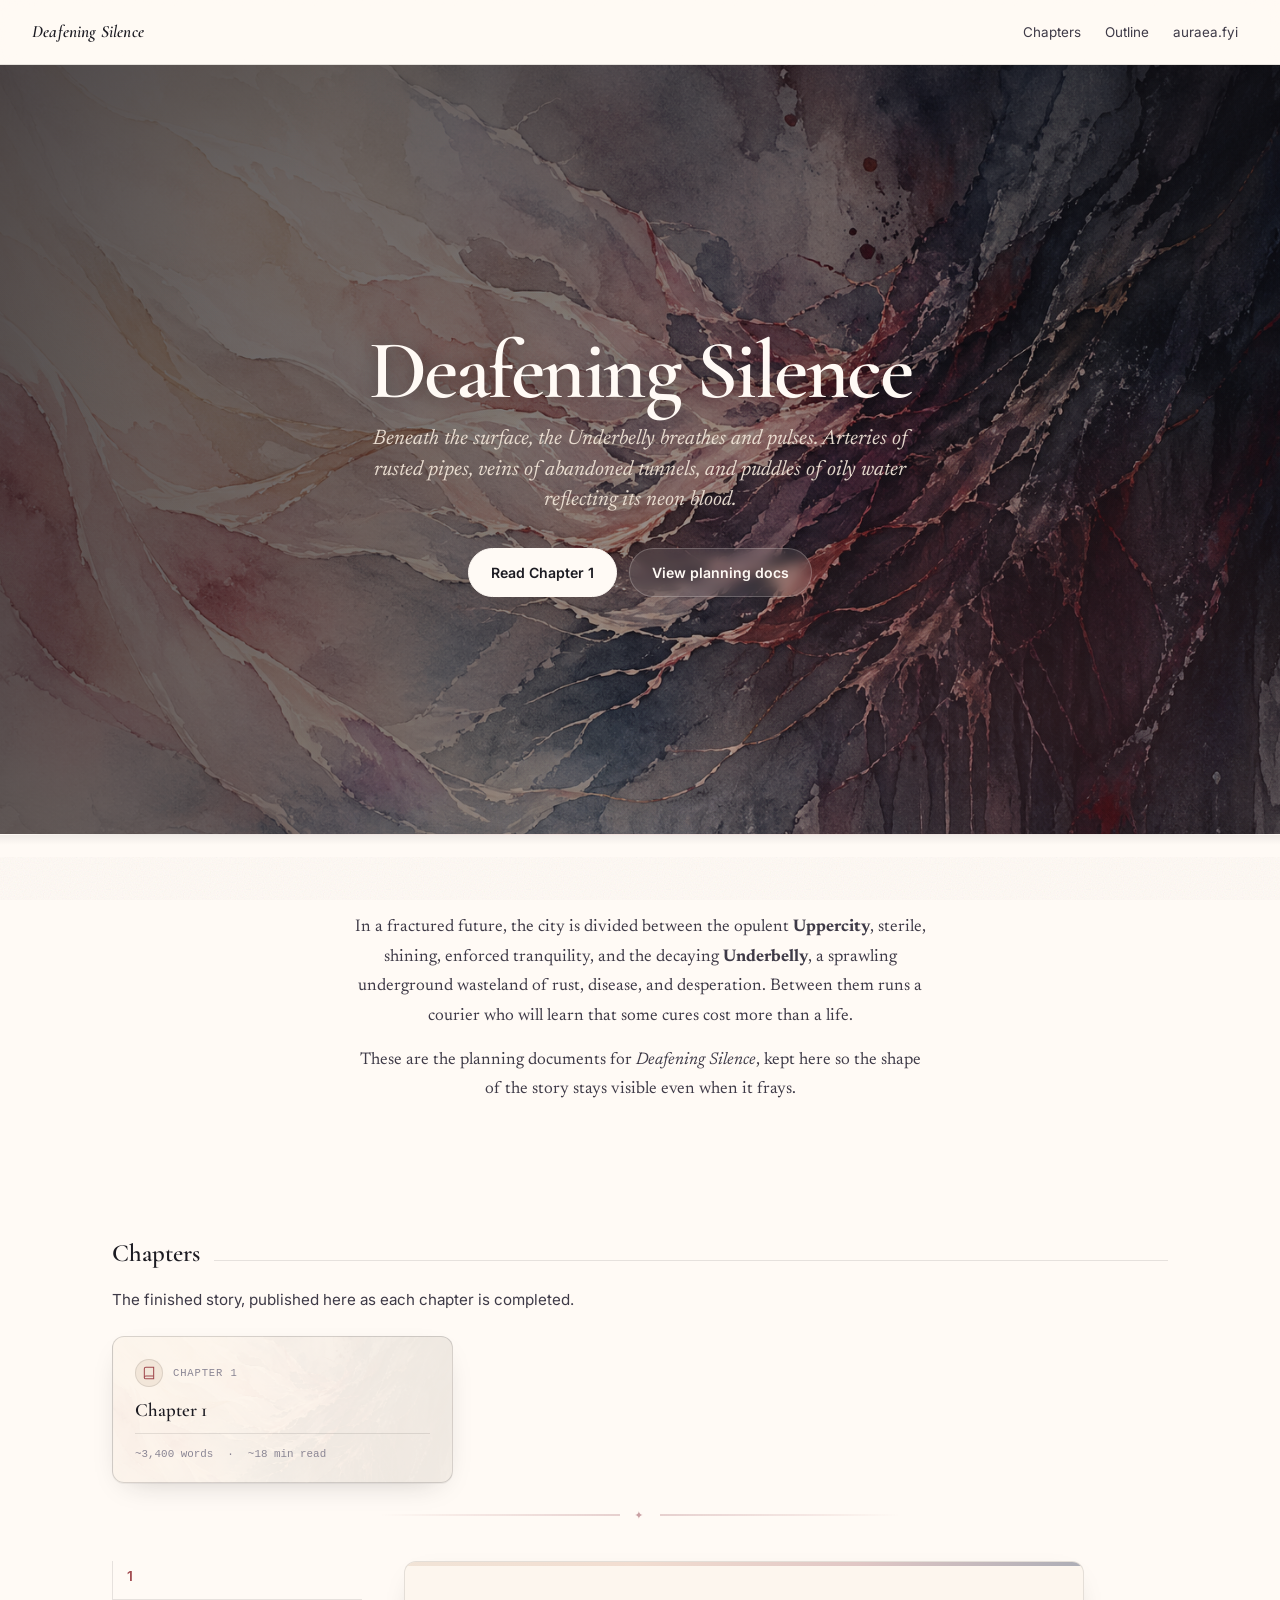
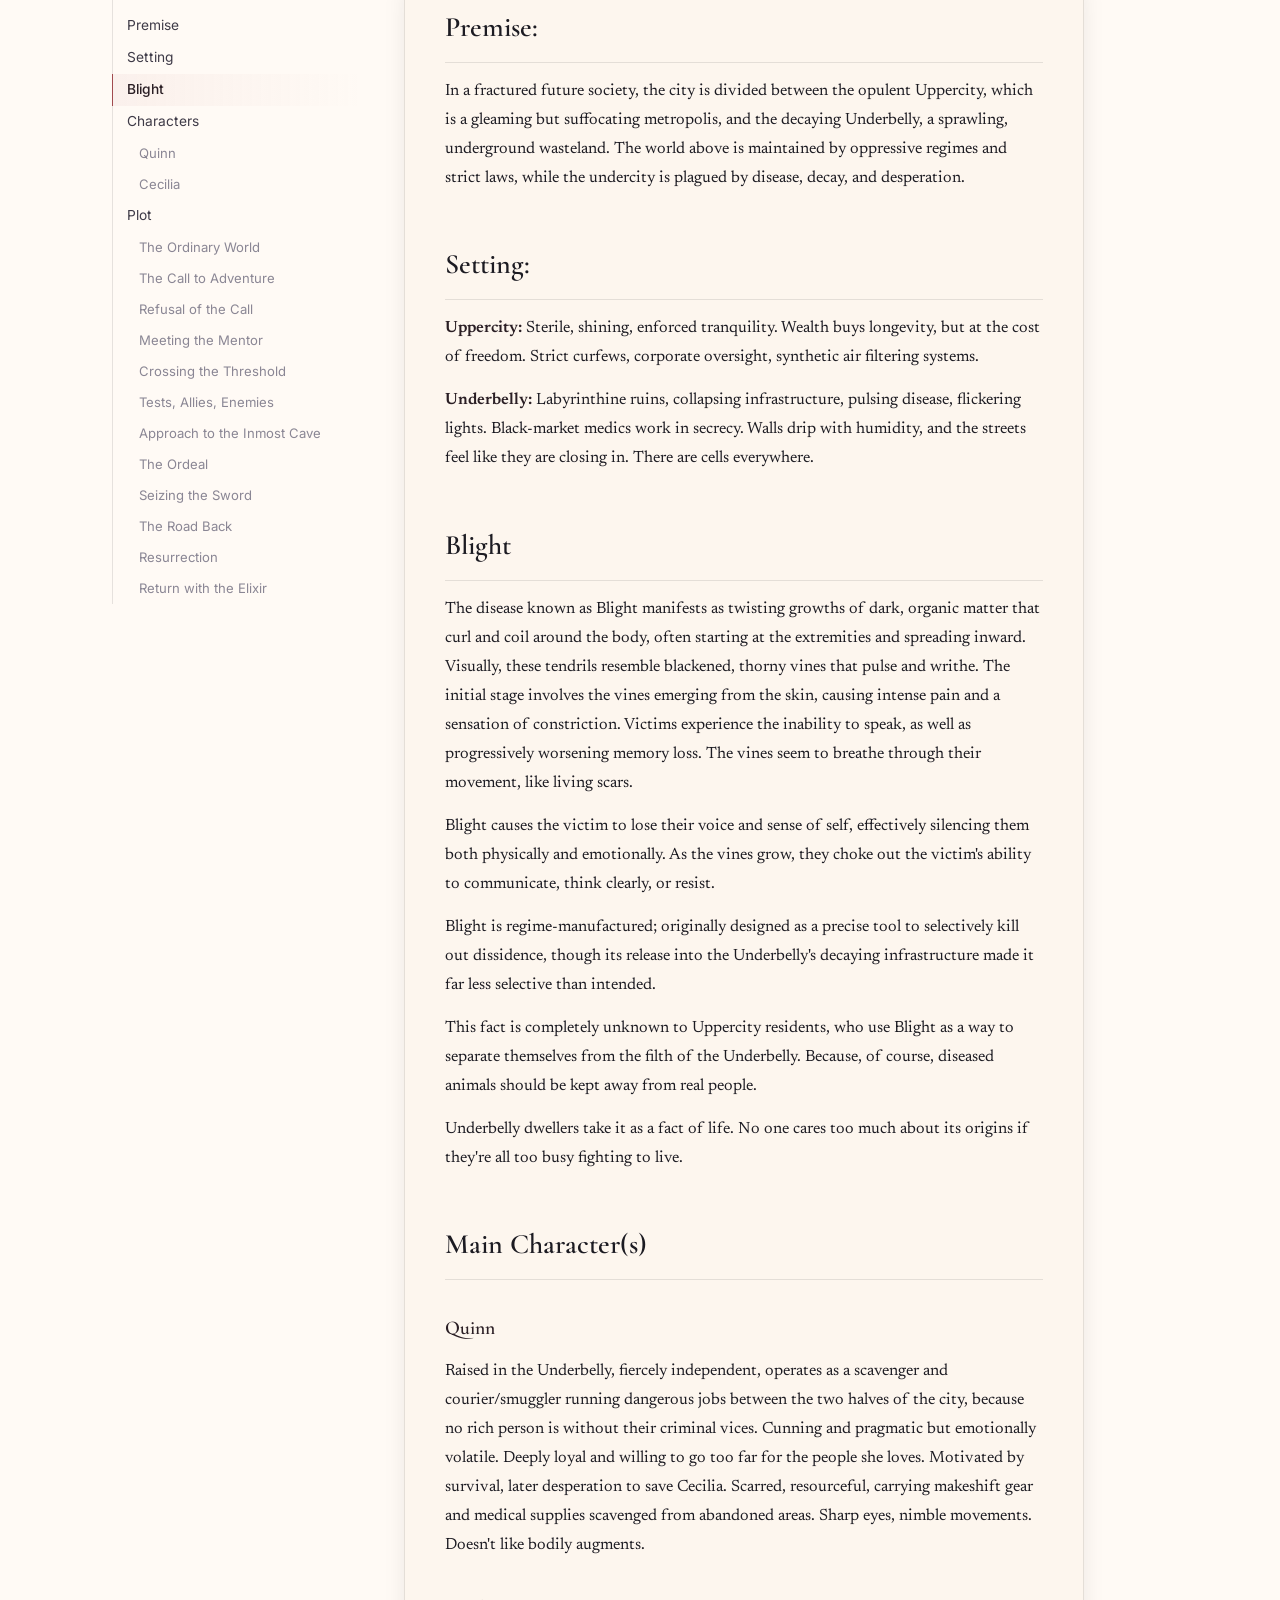
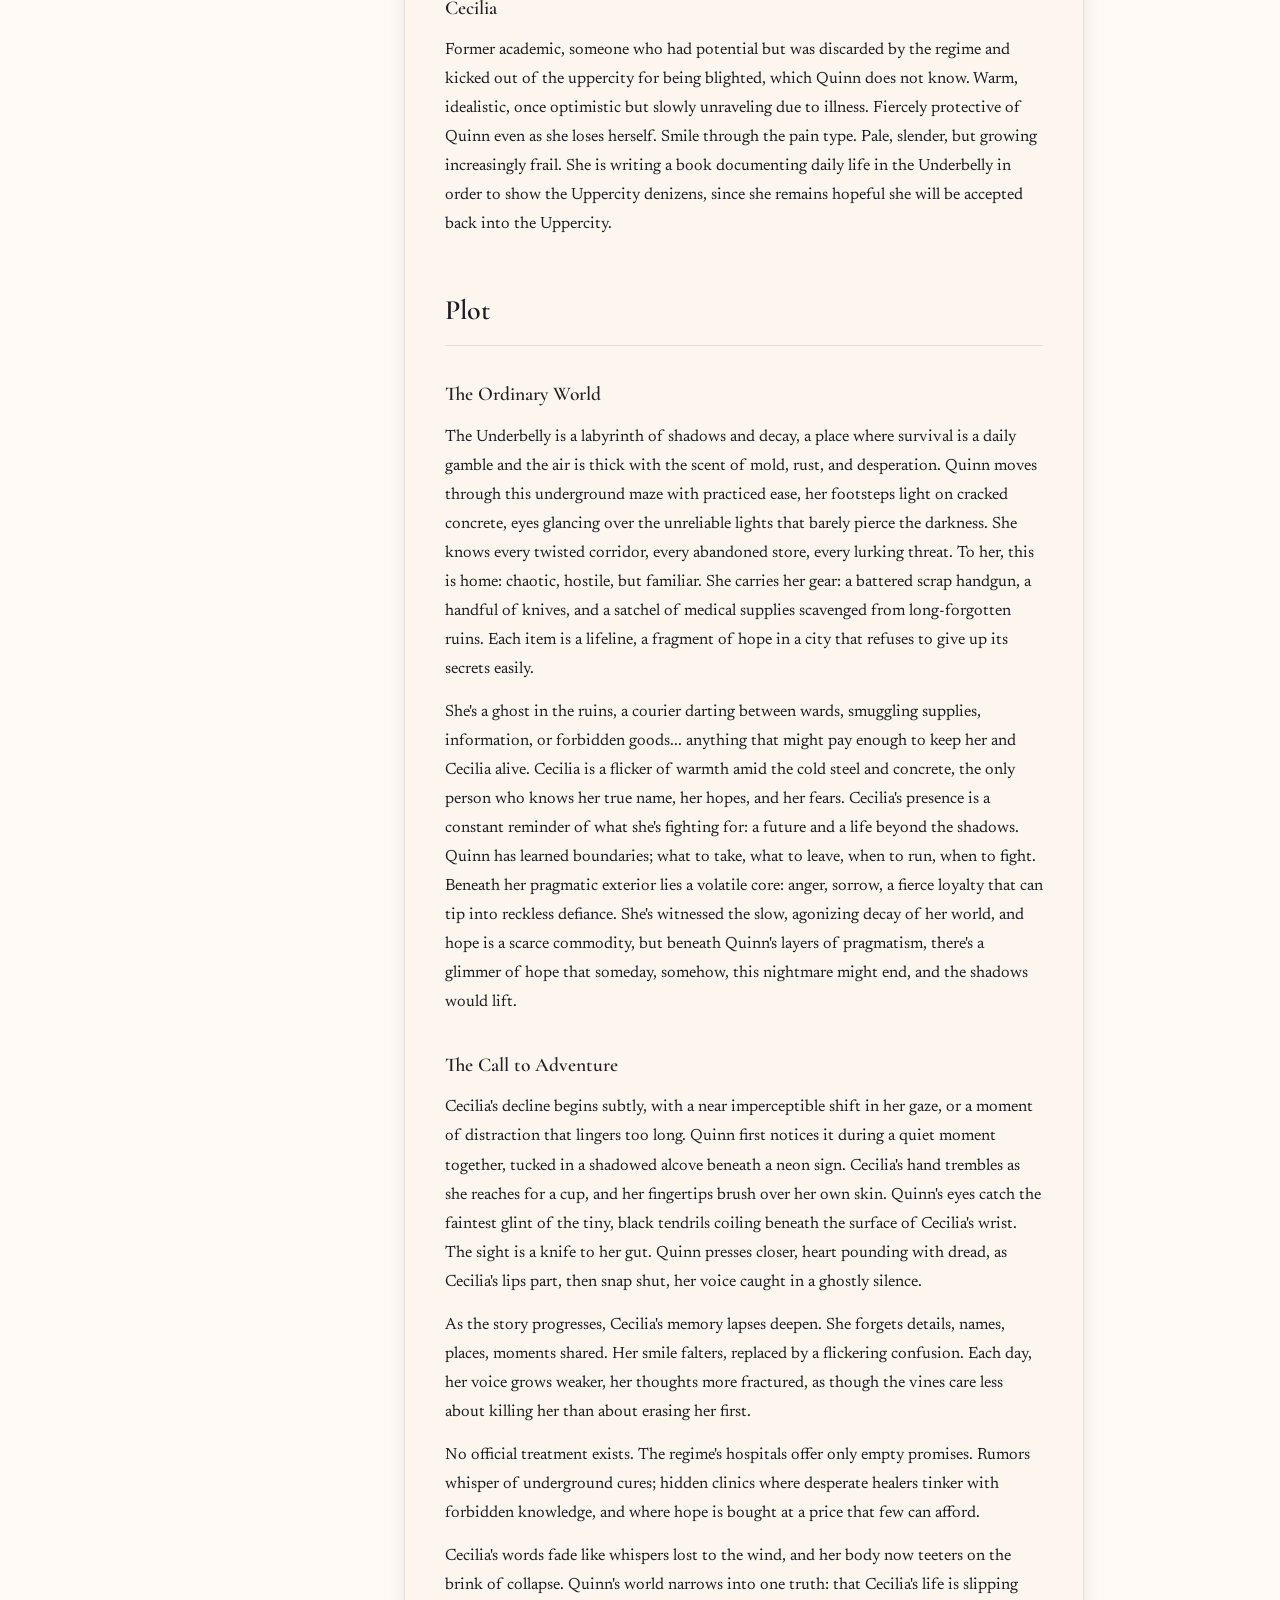
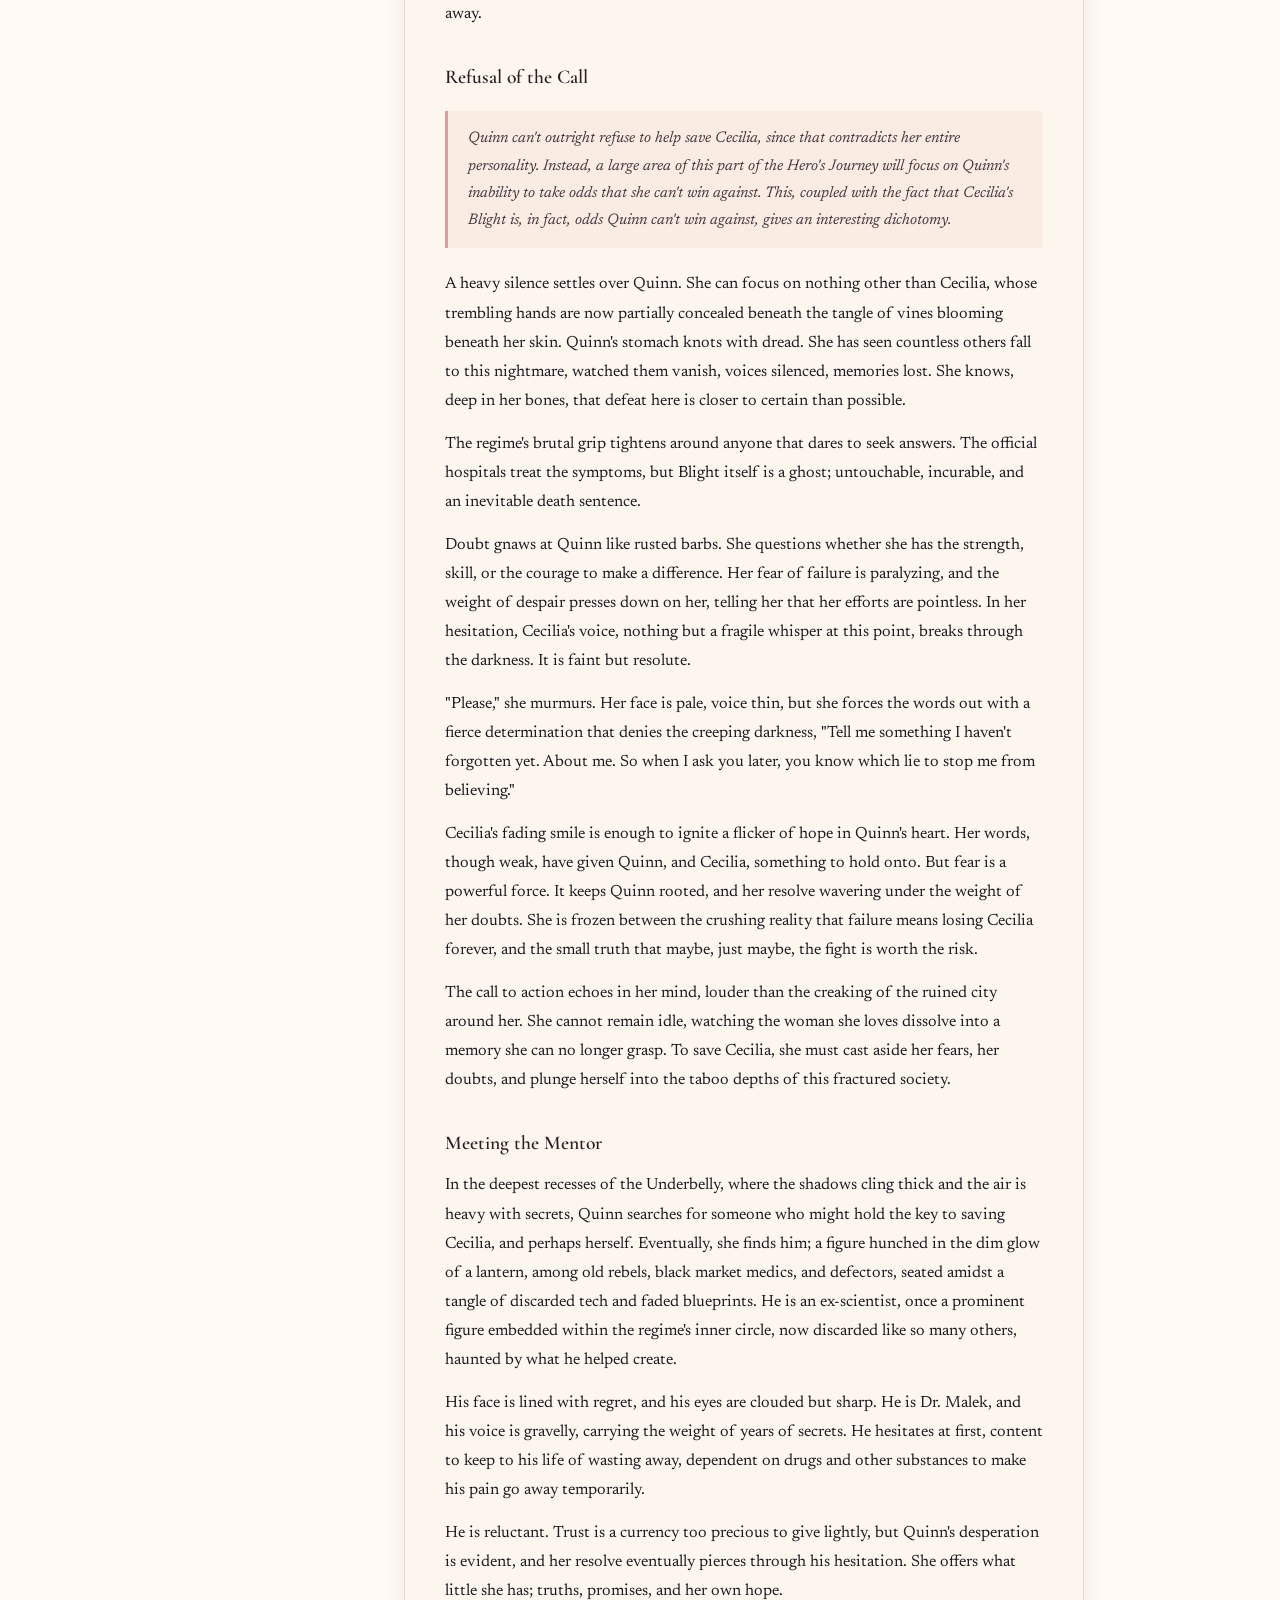
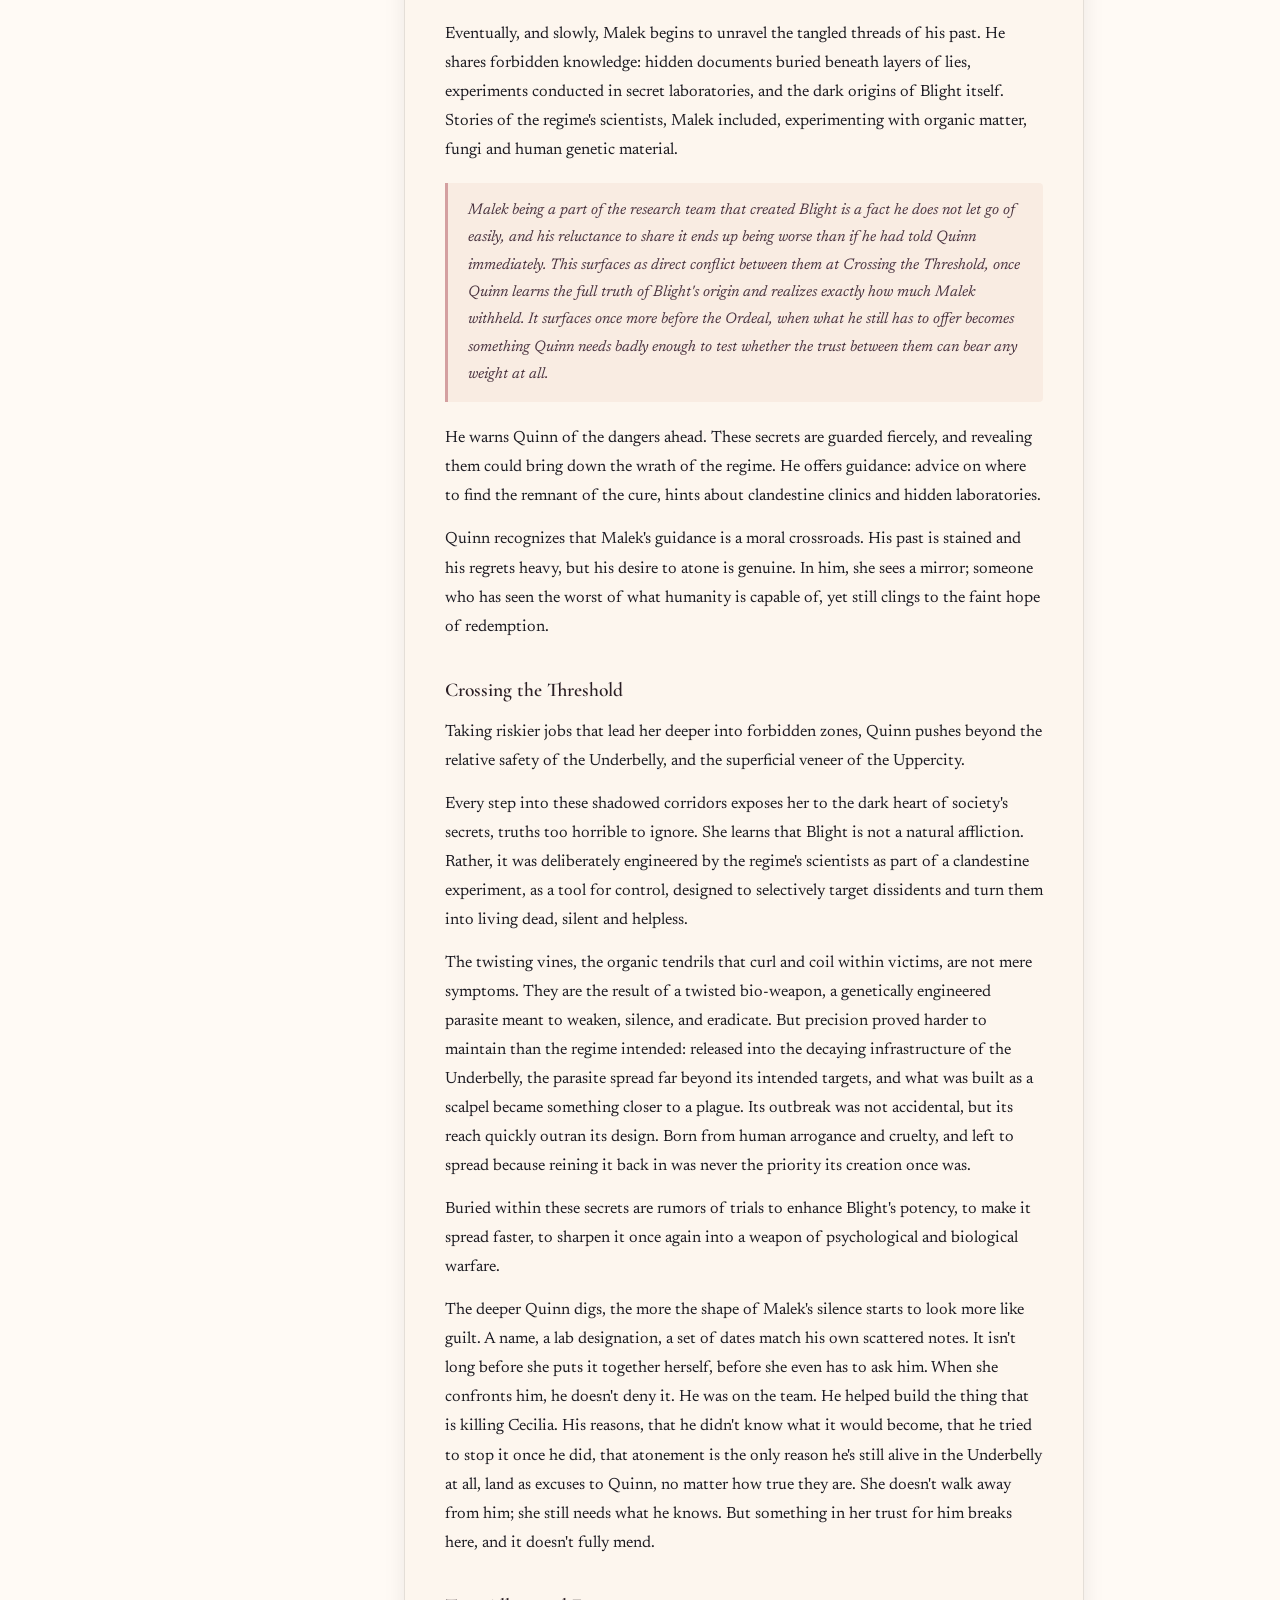
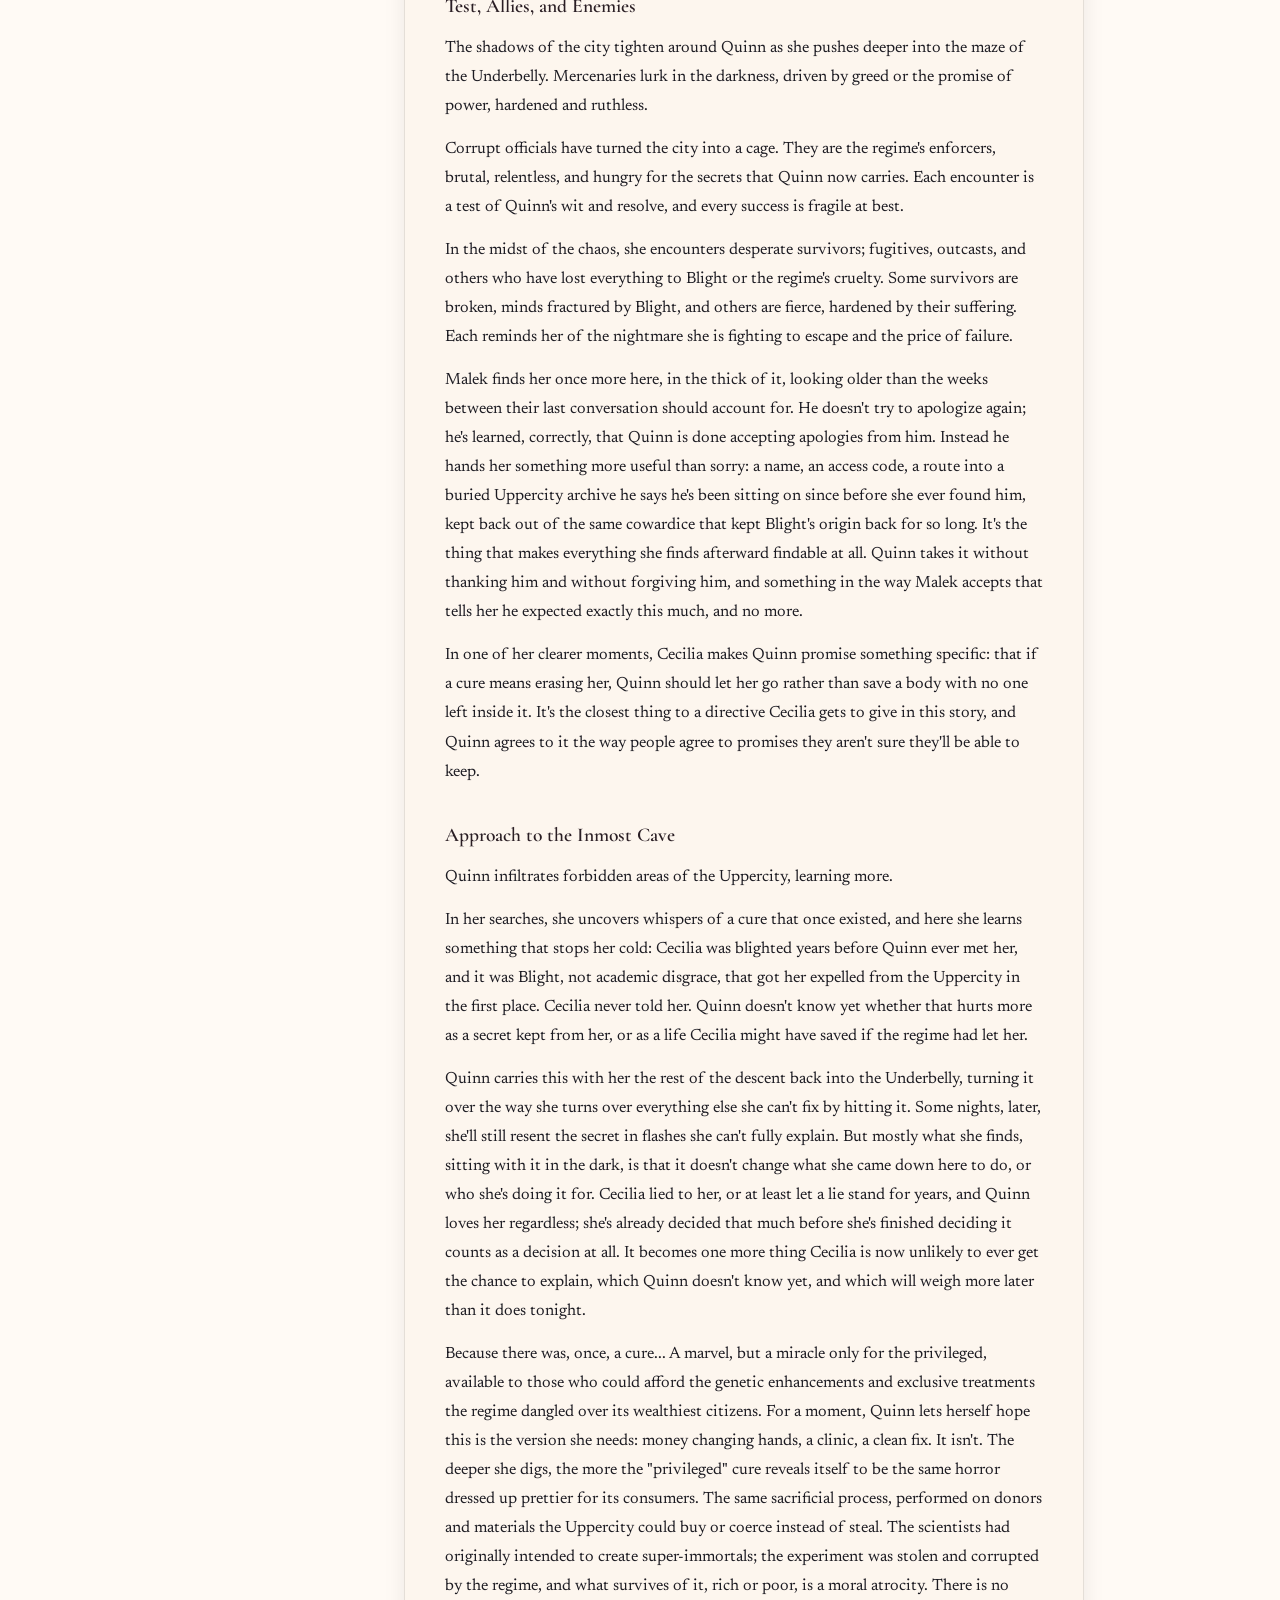
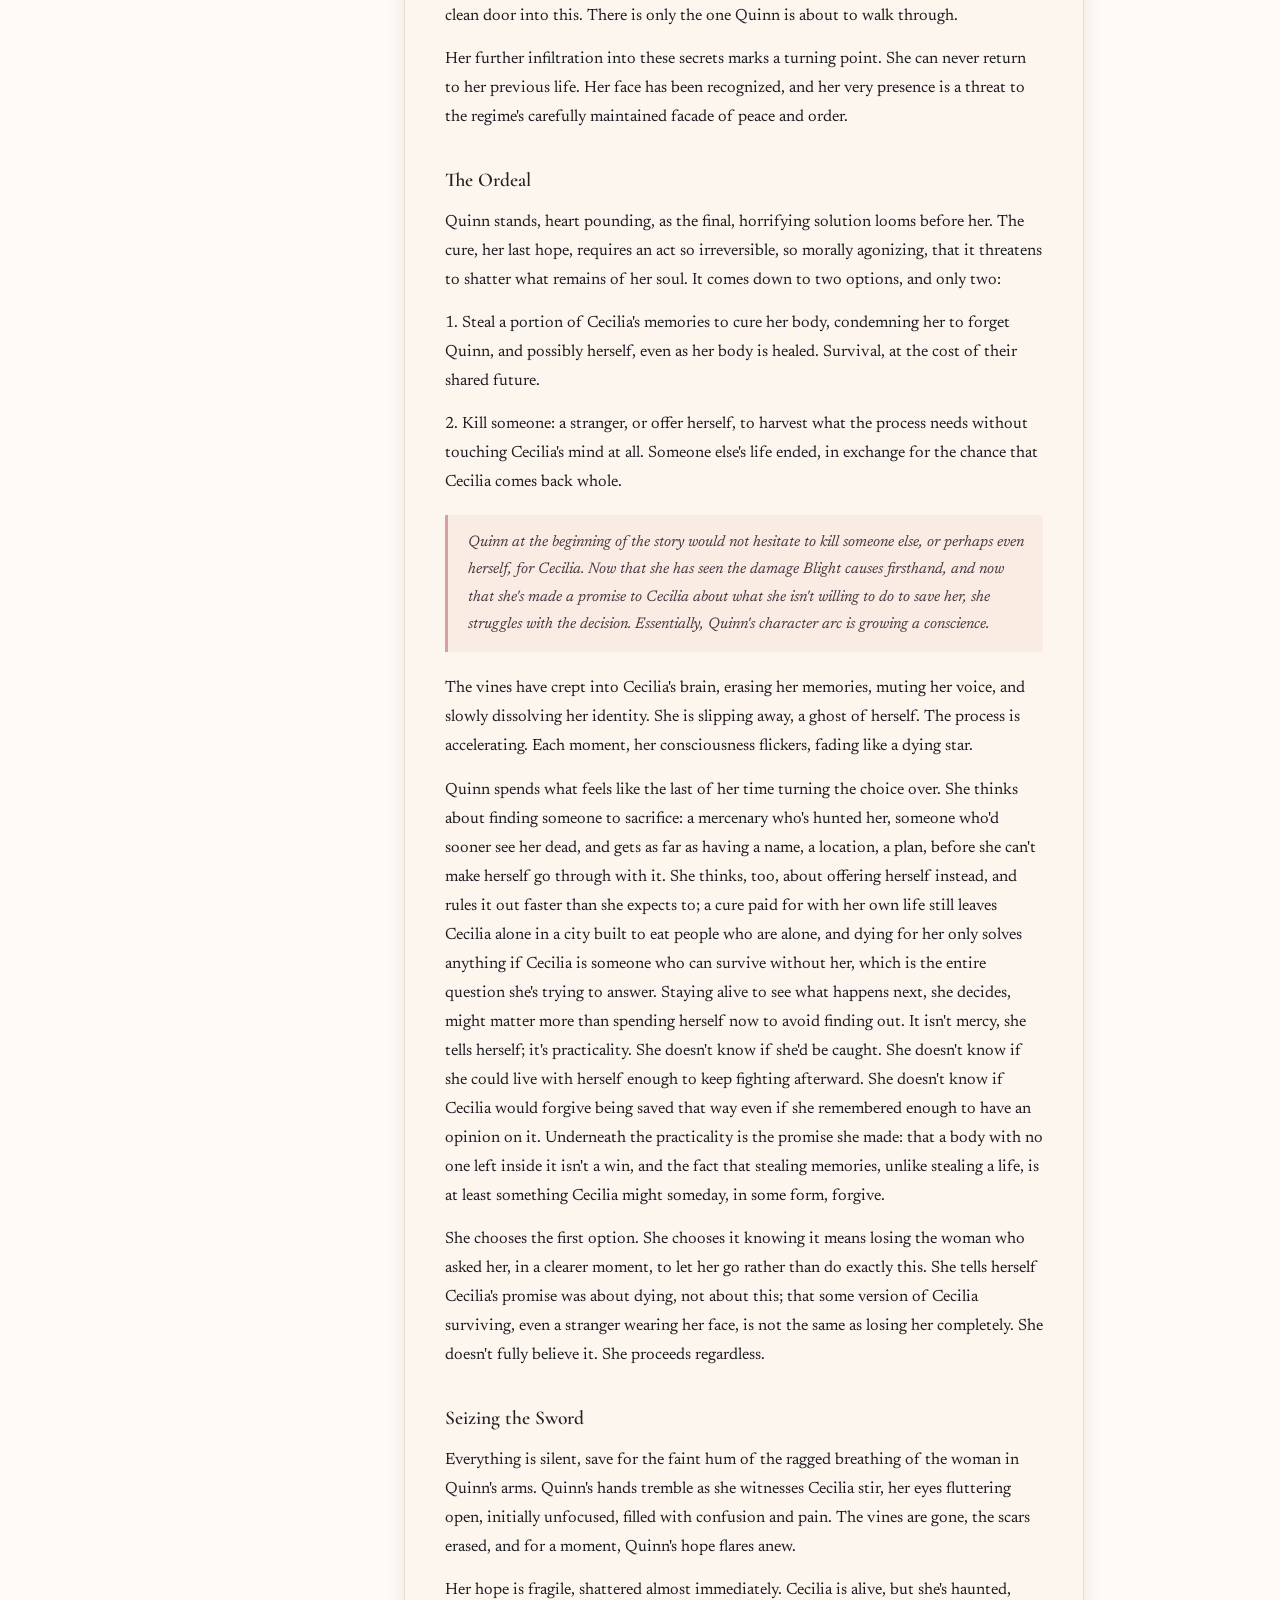
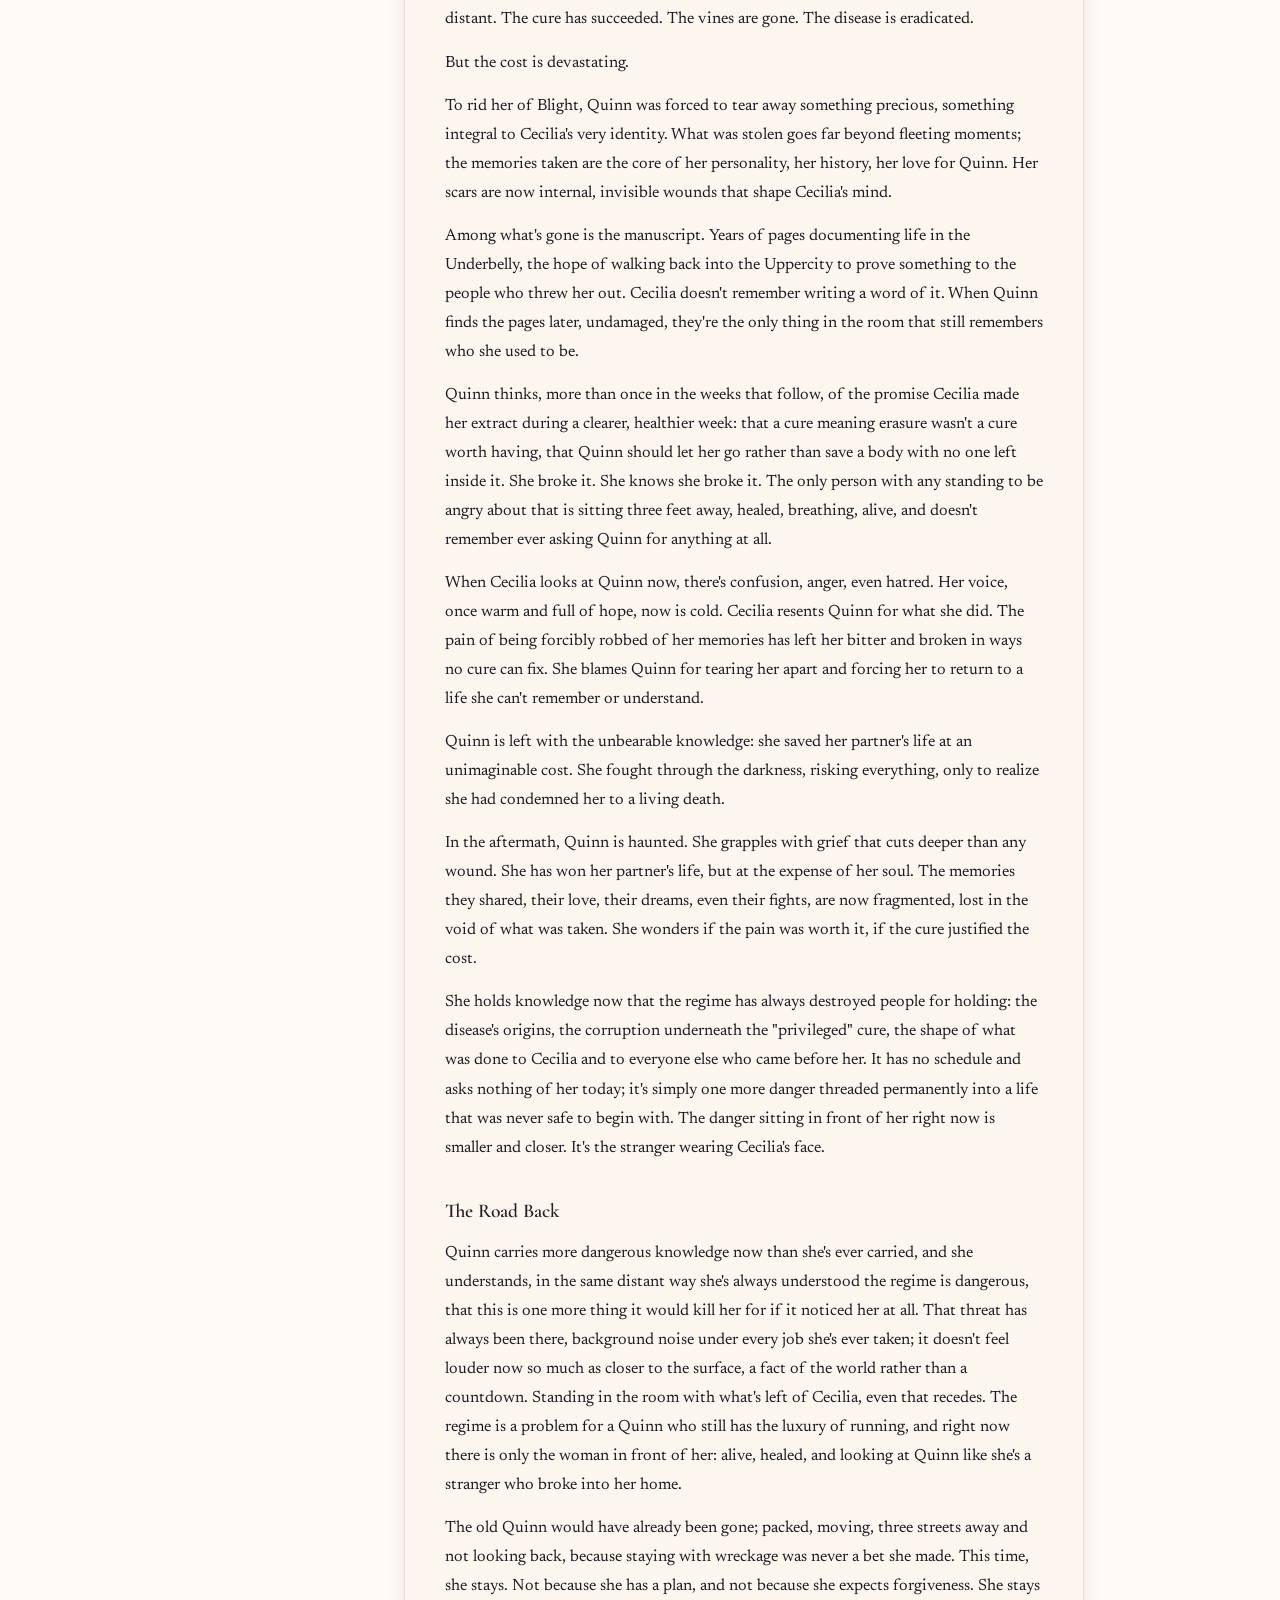
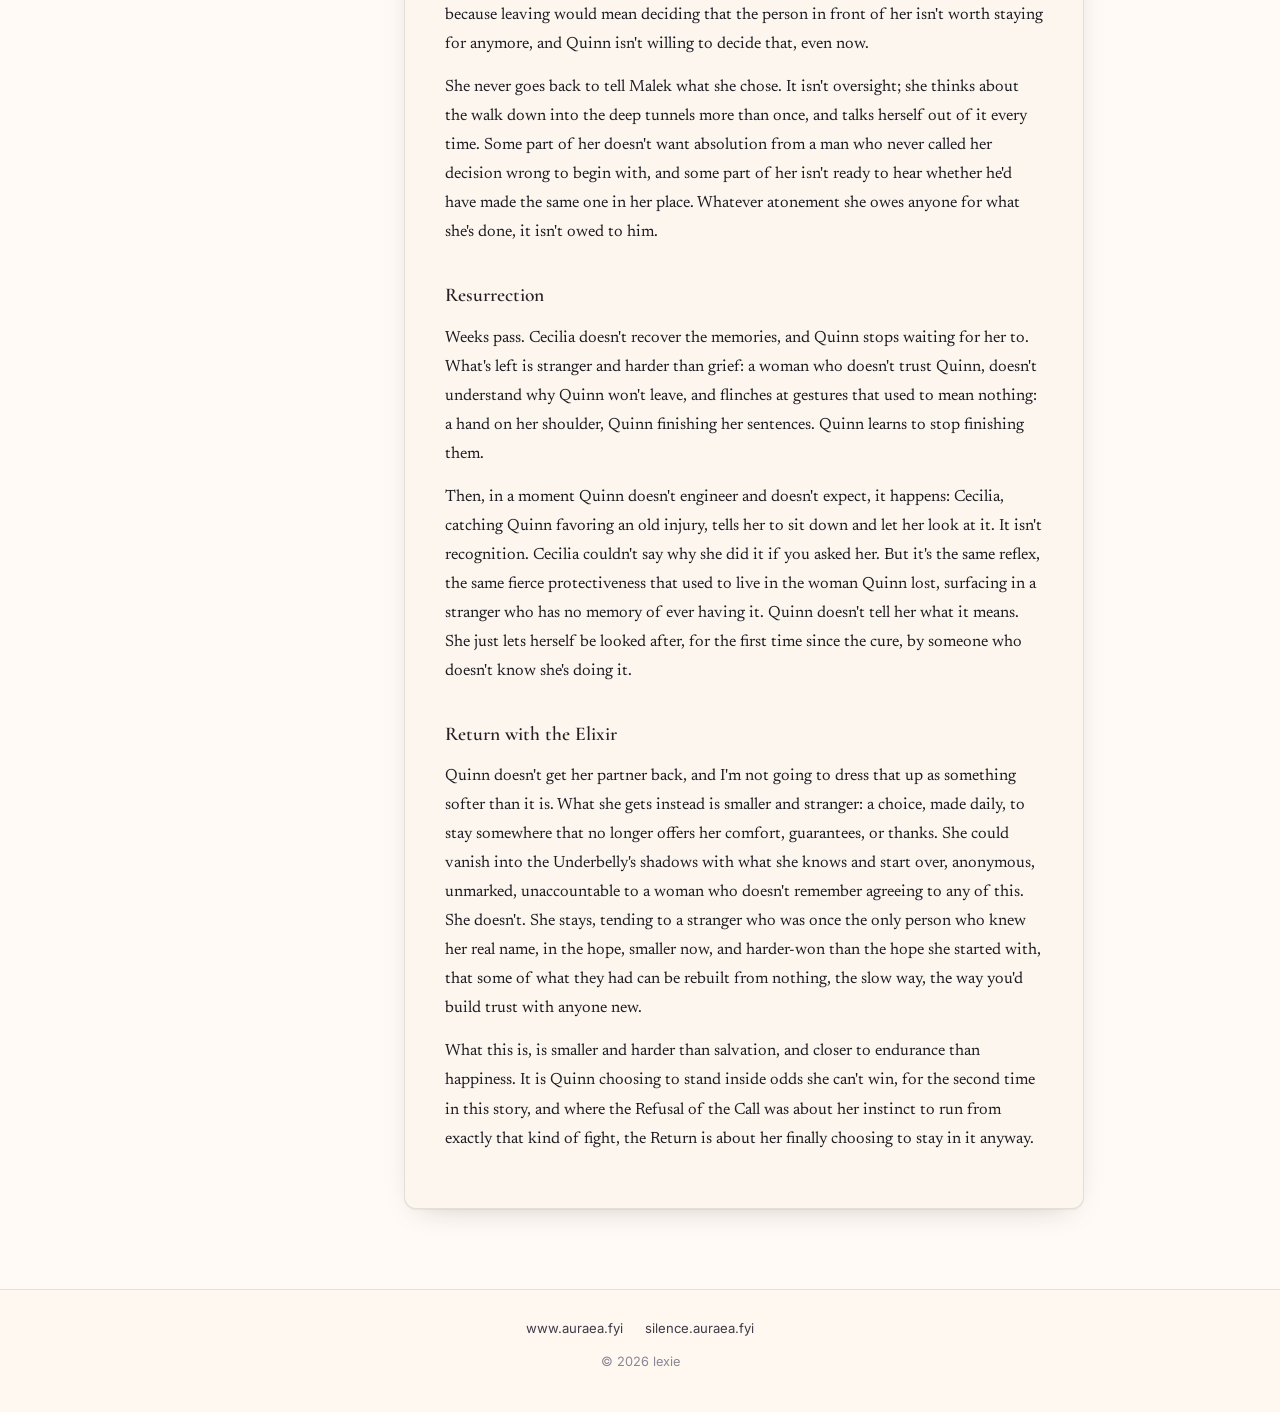
==== commit 60af4500: "ch1" ====
--- a/index.html
+++ b/index.html
@@ -23,6 +23,7 @@
     <span></span><span></span><span></span>
   </button>
   <nav class="site-nav" id="siteNav">
+    <a class="nav-link" href="#chapters">Chapters</a>
     <a class="nav-link" href="#outline">Outline</a>
     <a class="nav-link" href="https://www.auraea.fyi" target="_blank" rel="noopener">auraea.fyi</a>
   </nav>
@@ -31,8 +32,12 @@
 <section class="hero" id="top">
   <div class="hero-bg" aria-hidden="true"></div>
   <div class="hero-inner">
-    <h1>Deafening <em>Silence</em></h1>
+    <h1><em>Deafening Silence</em></h1>
     <p class="hero-sub">Beneath the surface, the Underbelly breathes and pulses. Arteries of rusted pipes, veins of abandoned tunnels, and puddles of oily water reflecting its neon blood.</p>
+    <div class="hero-ctas">
+      <a class="btn-primary" href="chapter-1.html">Read Chapter 1</a>
+      <a class="btn-ghost" href="#outline">View planning docs</a>
+    </div>
   </div>
   <div class="hero-torn" aria-hidden="true">
      <svg viewBox="0 0 1440 24" preserveAspectRatio="none" xmlns="http://www.w3.org/2000/svg" aria-hidden="true">
@@ -46,11 +51,34 @@
   <p>These are the planning documents for <em>Deafening Silence</em>, kept here so the shape of the story stays visible even when it frays.</p>
 </div>
 
+<div class="wrap" id="chapters" style="padding-top:36px; padding-bottom:8px;">
+  <div class="section-heading">
+    <h2>Chapters</h2>
+  </div>
+  <p class="section-sub">The finished story, published here as each chapter is completed.</p>
+  <div class="doc-grid">
+    <a class="doc-card doc-card--featured" href="chapter-1.html">
+      <div class="doc-top">
+        <span class="doc-icon" aria-hidden="true"><svg viewBox="0 0 24 24" fill="none" stroke="currentColor" stroke-width="1.8"><path d="M4 19.5A2.5 2.5 0 0 1 6.5 17H20"/><path d="M6.5 2H20v20H6.5A2.5 2.5 0 0 1 4 19.5v-15A2.5 2.5 0 0 1 6.5 2z"/></svg></span>
+        <span>Chapter 1</span>
+      </div>
+      <h3>Chapter 1</h3>
+      <div class="doc-meta">
+        <span>~3,400 words</span>
+        <span>·</span>
+        <span>~18 min read</span>
+      </div>
+    </a>
+  </div>
+</div>
+
 <div class="thread-divider" aria-hidden="true"><span> ✦ </span></div>
 
 <div class="wrap reader" id="outline">
   <aside class="toc" aria-label="Table of contents">
     <ol>
+      <li><a href="chapter-1.html" style="color:var(--rose-deep); font-weight:600;">1</a></li>
+      <li style="margin:6px 0 10px; height:1px; background:var(--line); list-style:none;"></li>
       <li><a href="#premise">Premise</a></li>
       <li><a href="#setting">Setting</a></li>
       <li><a href="#blight-def">Blight</a></li>
--- a/css/style.css
+++ b/css/style.css
@@ -1,5 +1,4 @@
 :root{
-  /* fraying silk — warm → dark */
   --cream:        #fffaf5;
   --paper:        #fdf6ee;
   --paper-2:      #f2e6d9;
@@ -58,14 +57,12 @@
   border-radius:2px;
 }
 
-/* grain overlay like personal-index but muted */
 .grain{
   position:fixed; inset:0; z-index:-1; pointer-events:none;
   opacity:.22; mix-blend-mode:multiply;
   background-image:url("data:image/svg+xml,%3Csvg xmlns='http://www.w3.org/2000/svg' width='140' height='140'%3E%3Cfilter id='n'%3E%3CfeTurbulence type='fractalNoise' baseFrequency='0.85' numOctaves='2' stitchTiles='stitch'/%3E%3C/filter%3E%3Crect width='100%25' height='100%25' filter='url(%23n)' opacity='0.45'/%3E%3C/svg%3E");
 }
 
-/* ── site header ── */
 .site-header{
   position:sticky; top:0; z-index:40;
   display:flex; align-items:center; gap:20px;
@@ -121,7 +118,6 @@
   .brand-sub{ display:none; }
 }
 
-/* ── hero — fraying silk ── */
 .hero{
   position:relative; overflow:hidden; isolation:isolate;
   min-height:min(88vh, 820px);
@@ -148,7 +144,7 @@
     radial-gradient(55% 70% at 82% 82%, rgba(161,74,79,0.18), transparent 65%);
   pointer-events:none;
 }
-/* seam between hero image and paper — clean cut, not squiggly */
+
 .hero-torn{
   position:absolute; left:0; right:0; bottom:-1px; height:24px; z-index:1;
   pointer-events:none; color:var(--cream);
@@ -338,7 +334,7 @@
 .reader{
   display:grid; grid-template-columns:250px minmax(0,1fr);
   gap:42px; align-items:start;
-  padding:32px 0 80px;
+  padding-top:32px; padding-bottom:80px;
 }
 @media(max-width:900px){ .reader{ grid-template-columns:1fr; } }
 
@@ -451,7 +447,6 @@
 .callout-title::before{ content:"◆"; font-size:8px; }
 .callout p{ margin:0; font-family:var(--font-serif); font-size:.95rem; color:var(--ink-soft); }
 
-/* world split cards (Uppercity vs Underbelly) */
 .split{
   display:grid; grid-template-columns:1fr 1fr; gap:14px; margin:20px 0 24px;
 }
@@ -475,7 +470,6 @@
 }
 .split-card p{ font-family:var(--font-serif); font-size:.92rem; line-height:1.6; margin:0; }
 
-/* character cards */
 .char-grid{ display:grid; grid-template-columns:1fr 1fr; gap:14px; margin:18px 0 24px; }
 @media(max-width:640px){ .char-grid{ grid-template-columns:1fr; } }
 .char-card{
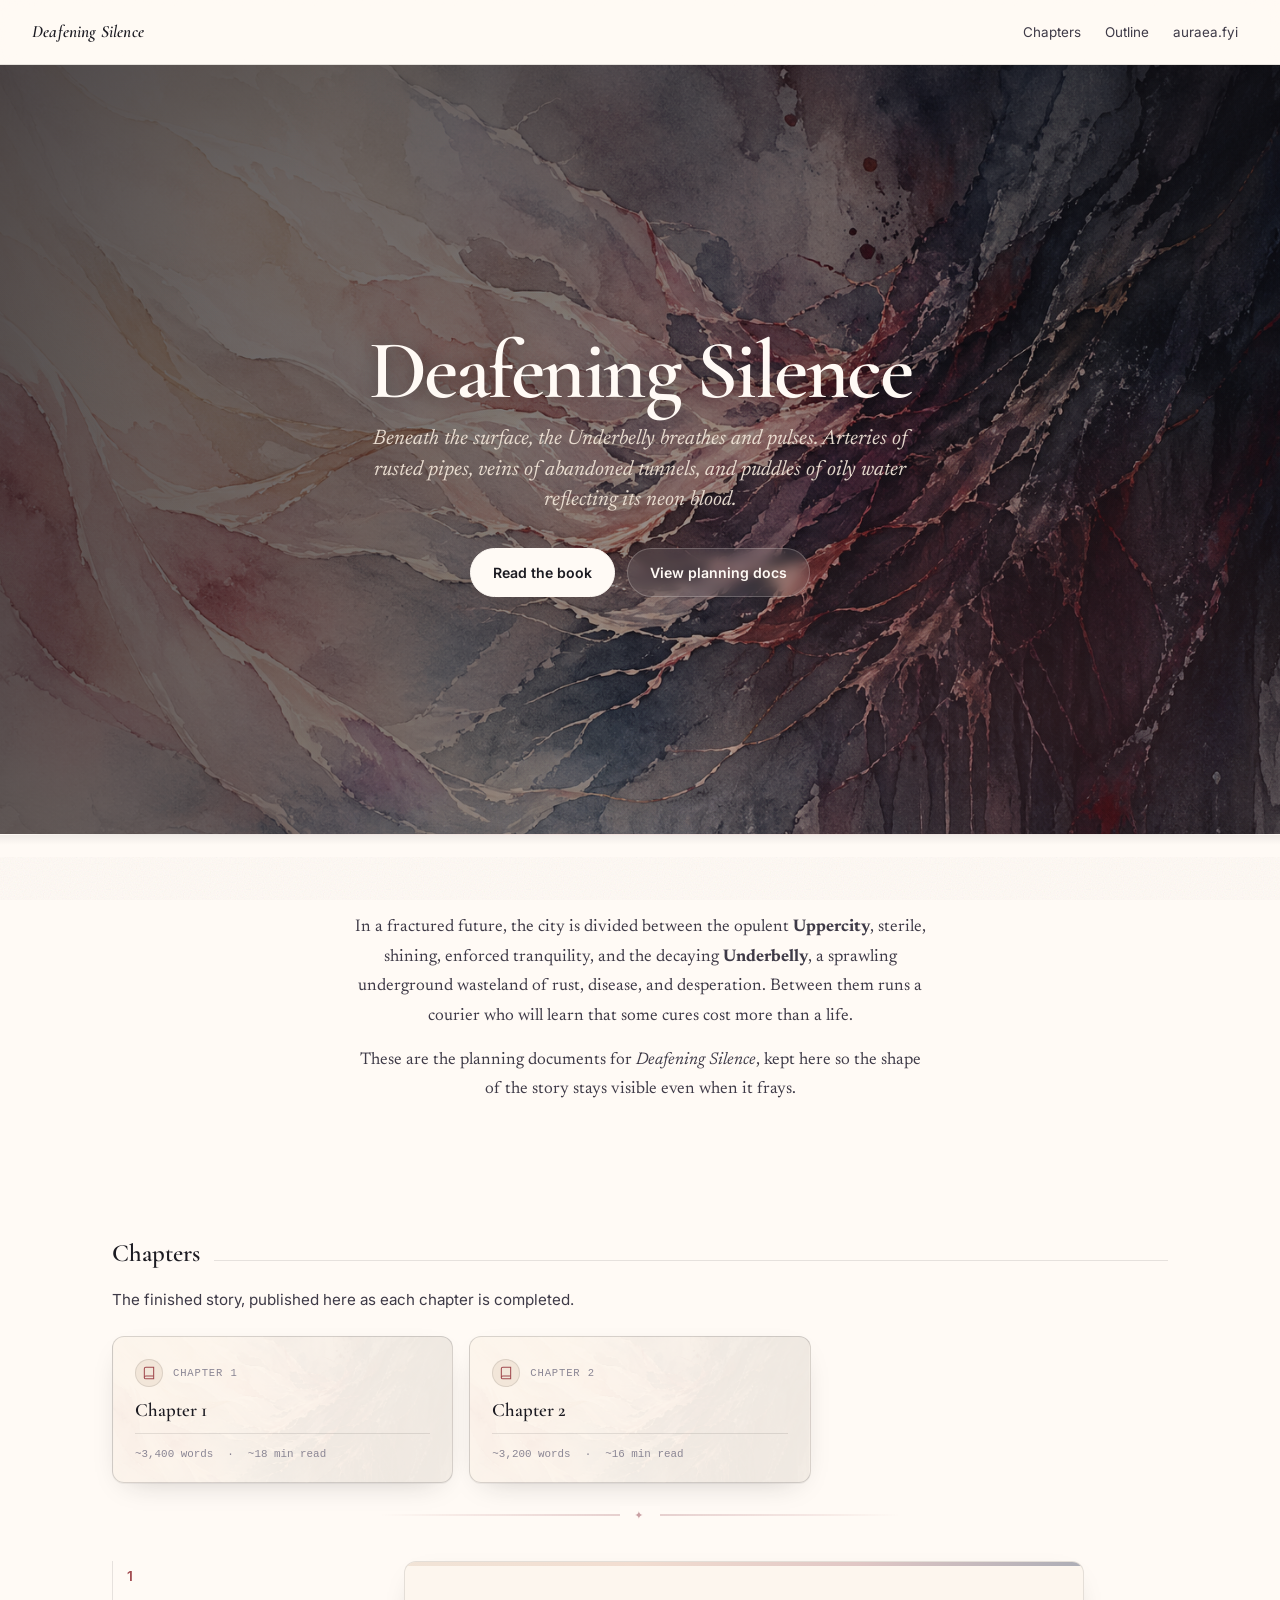
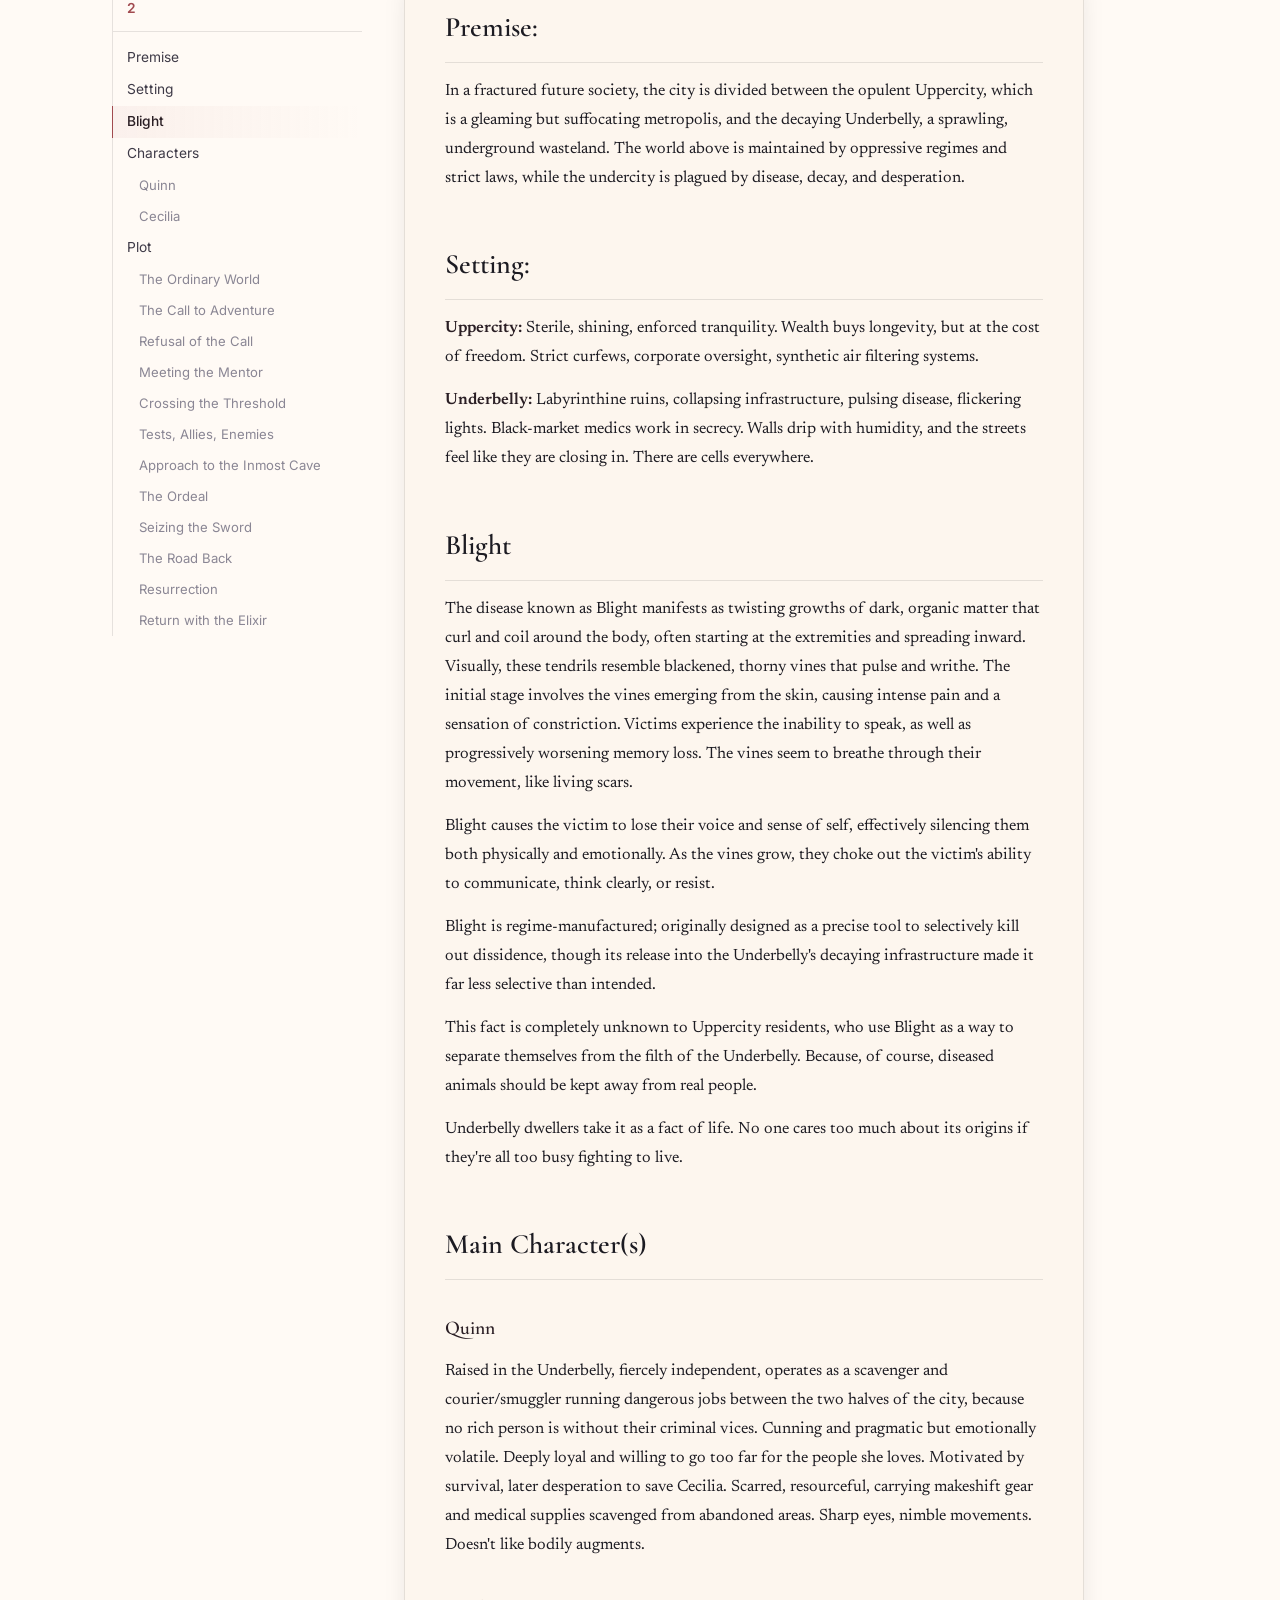
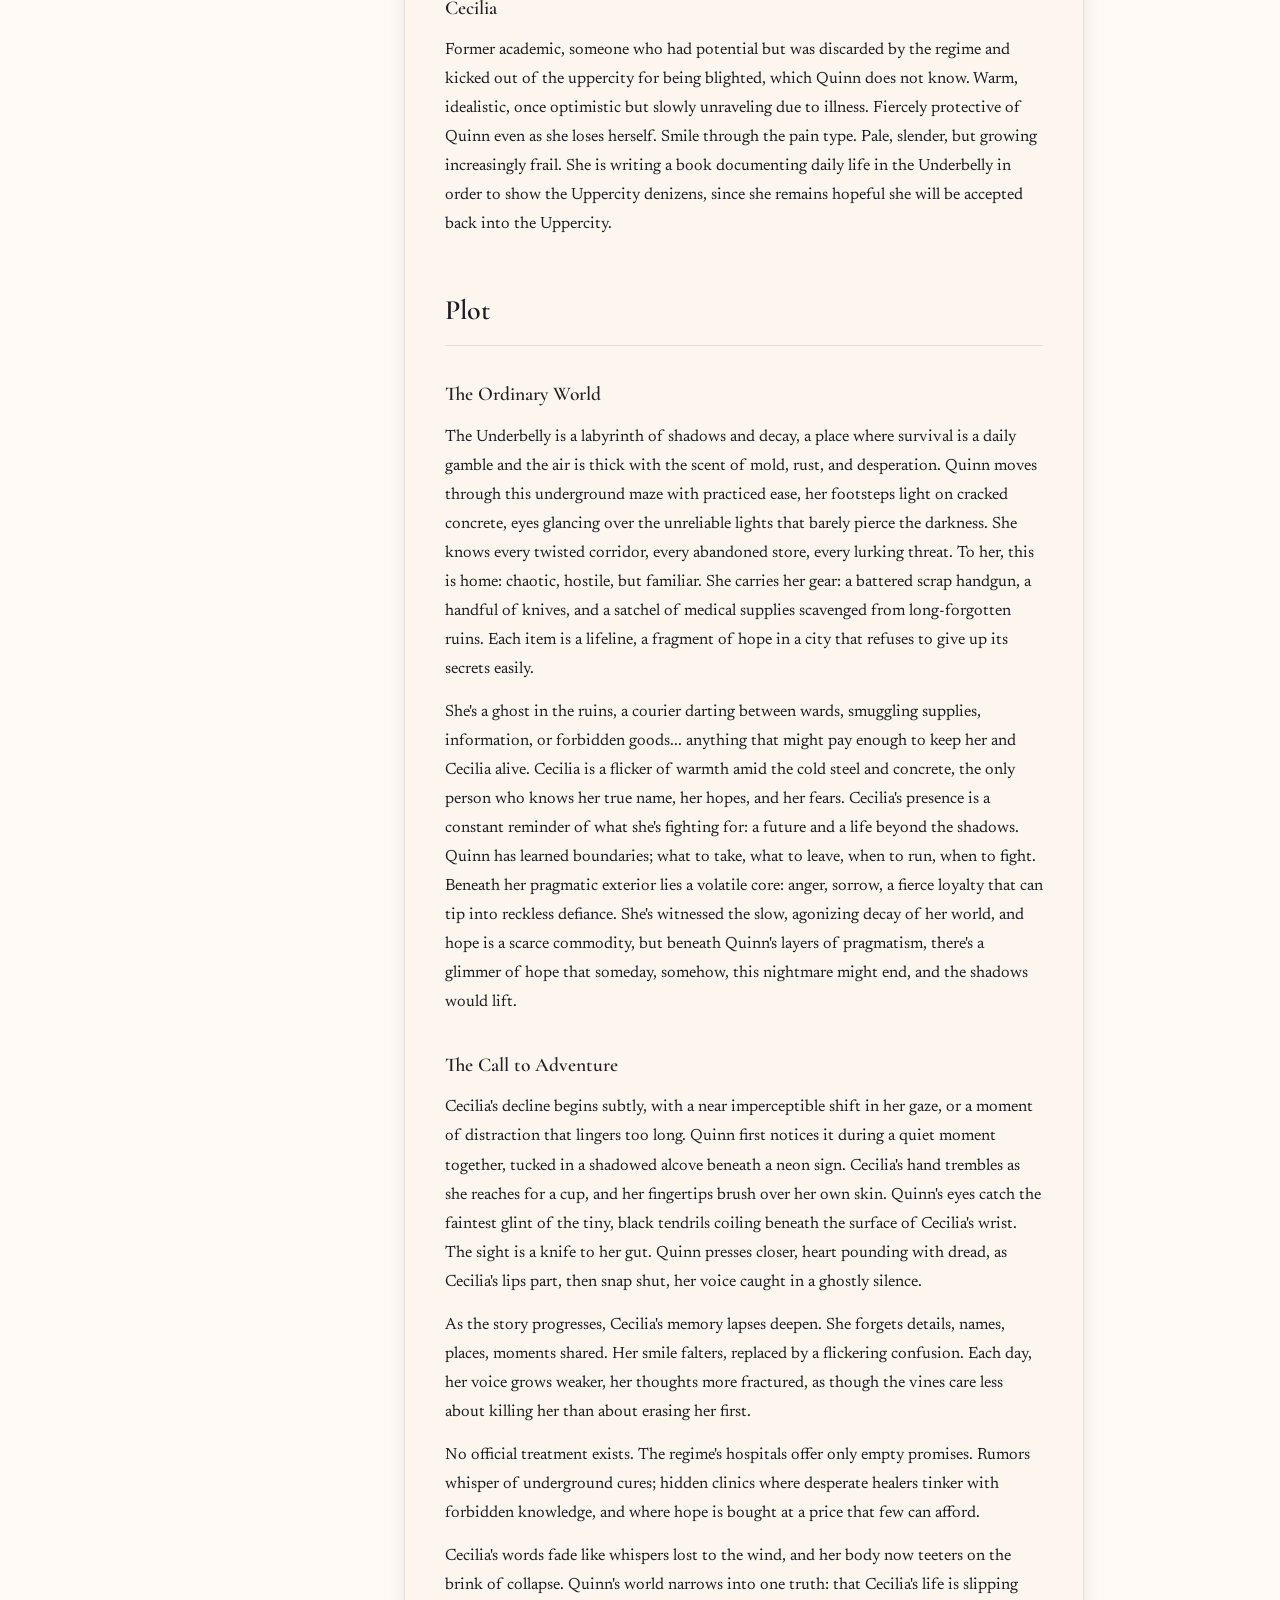
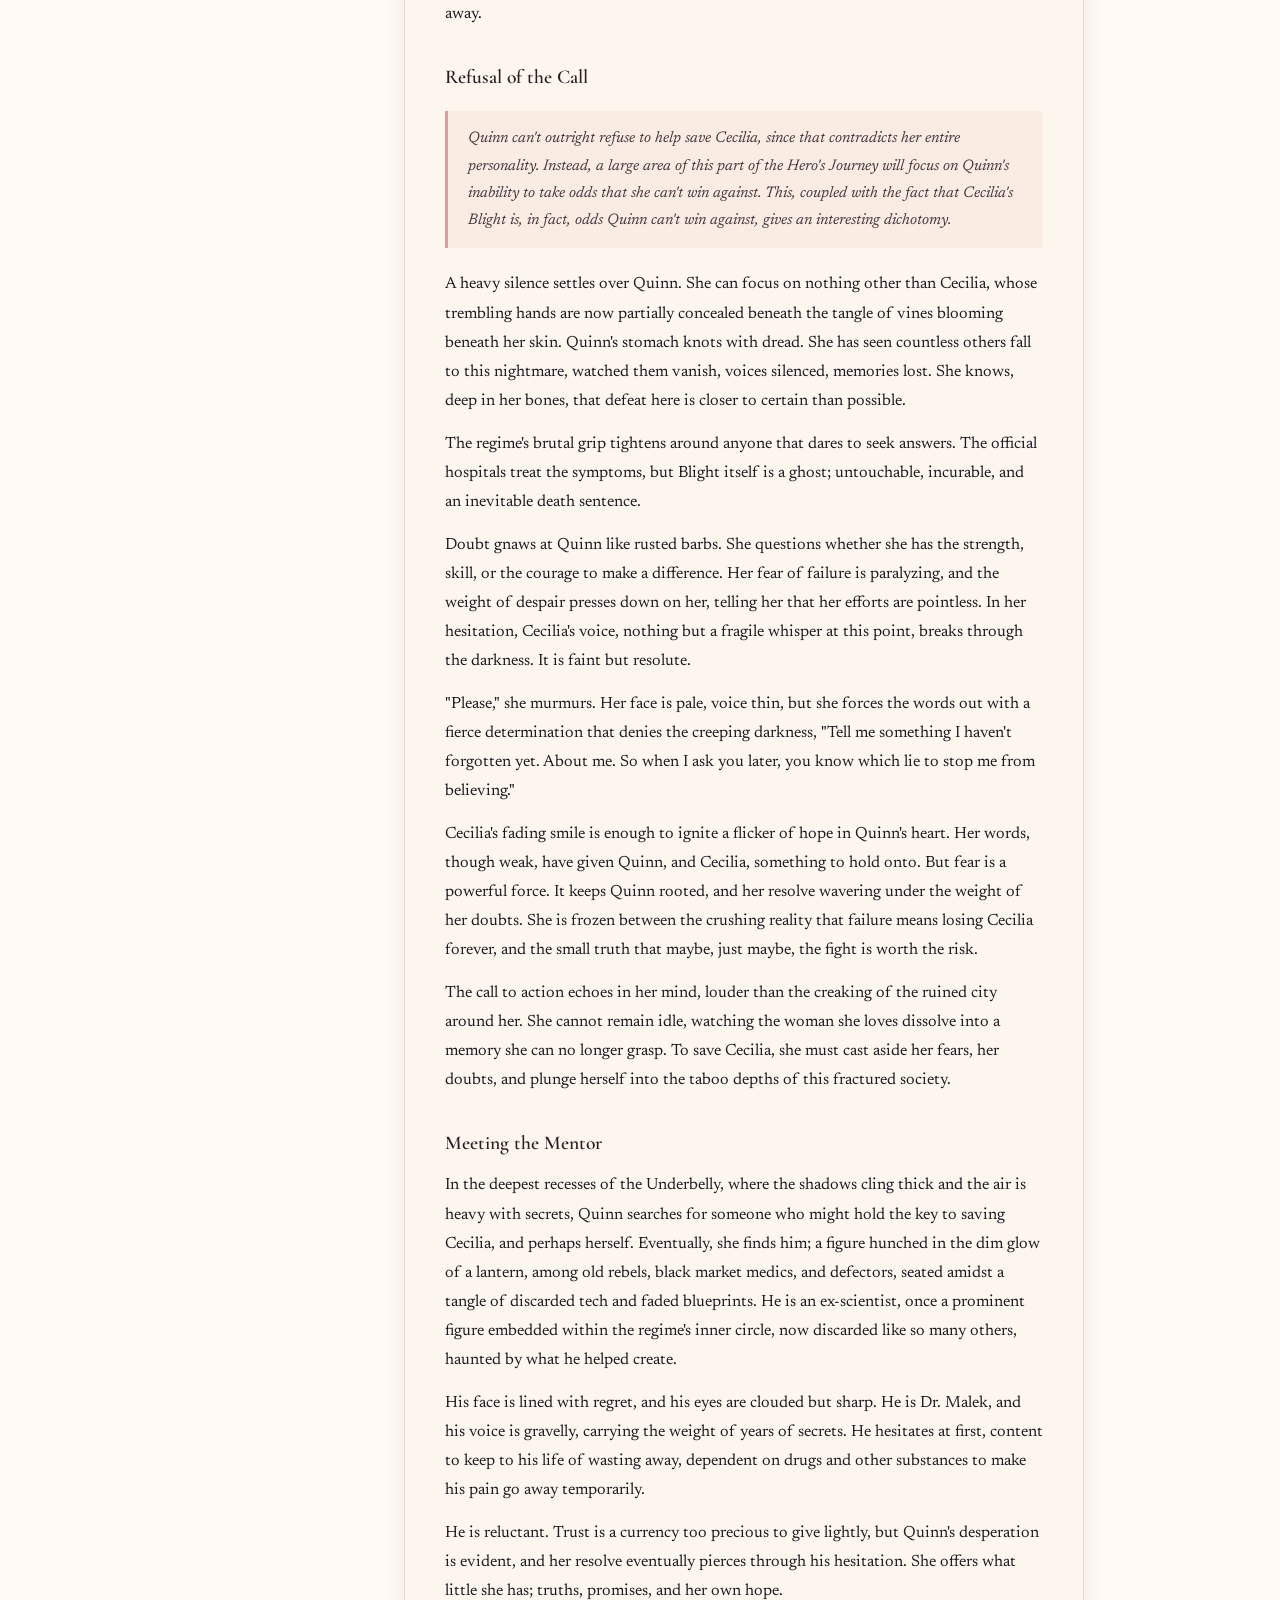
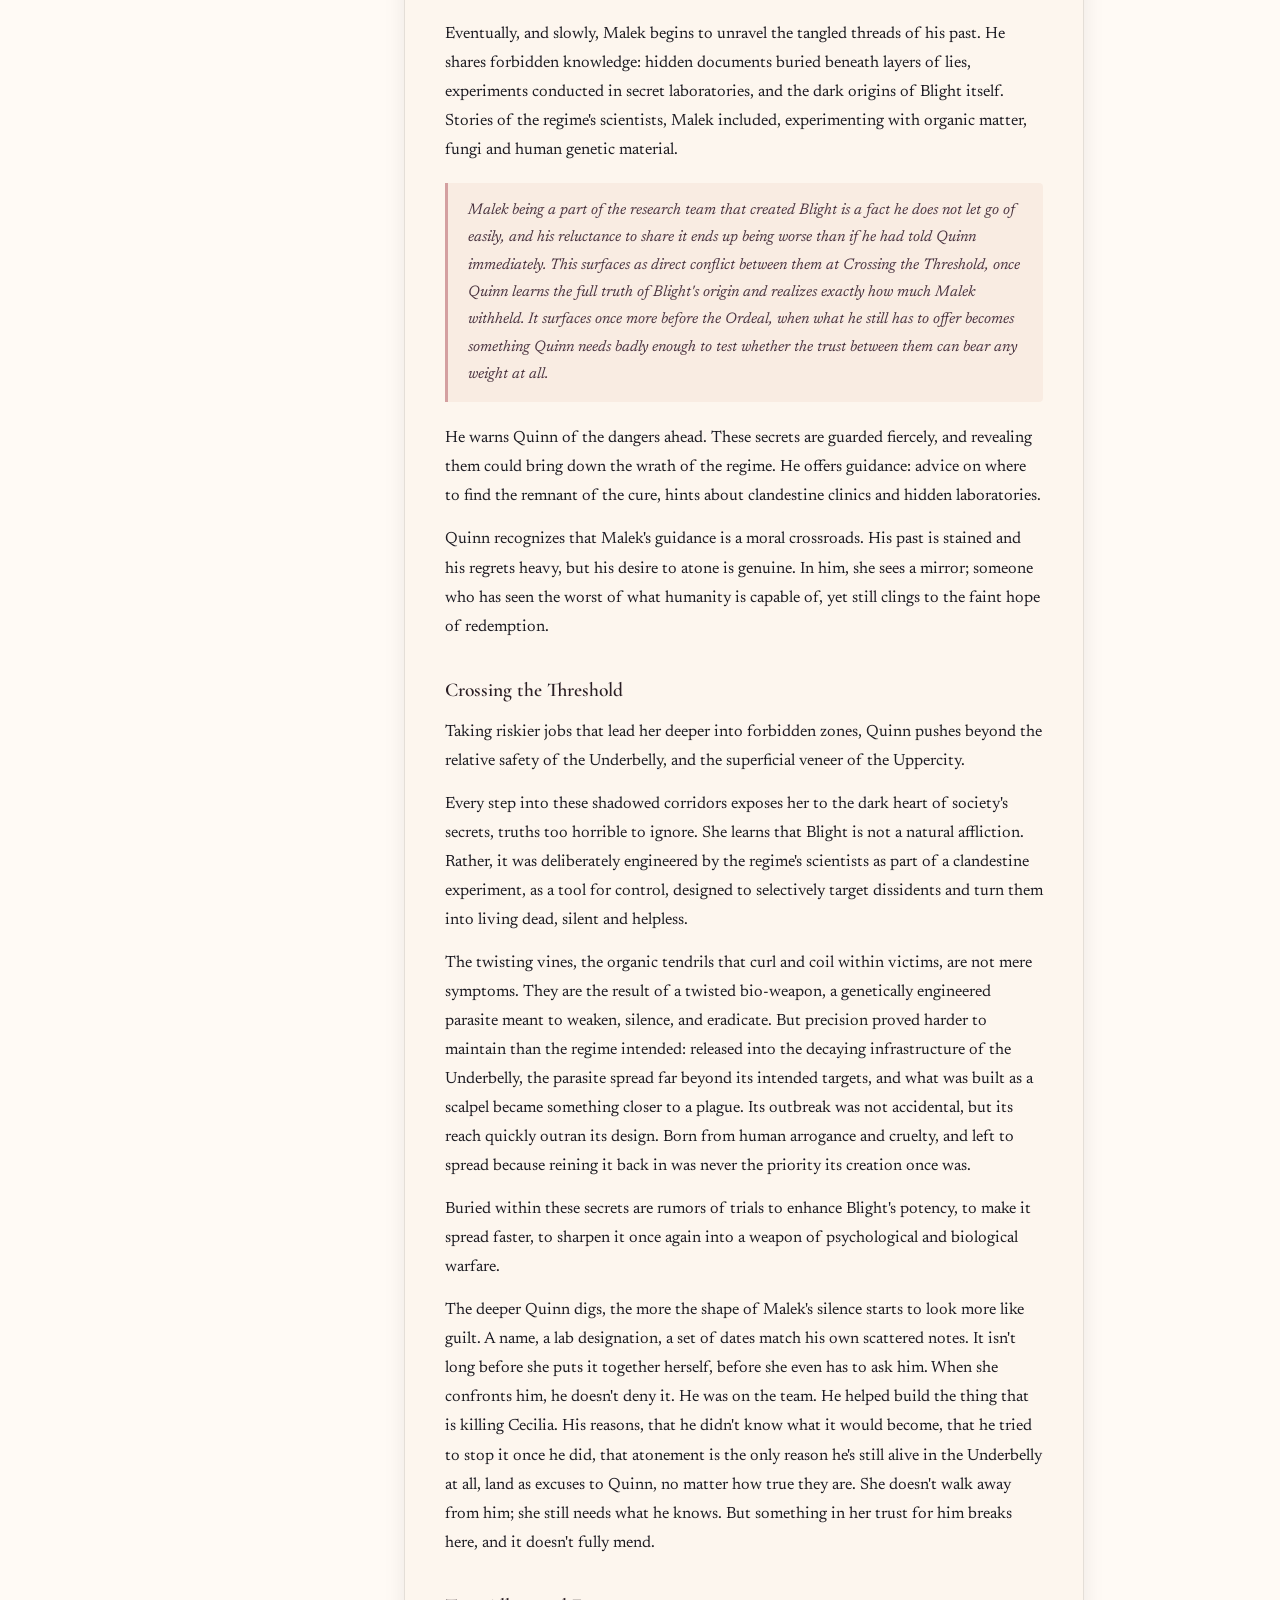
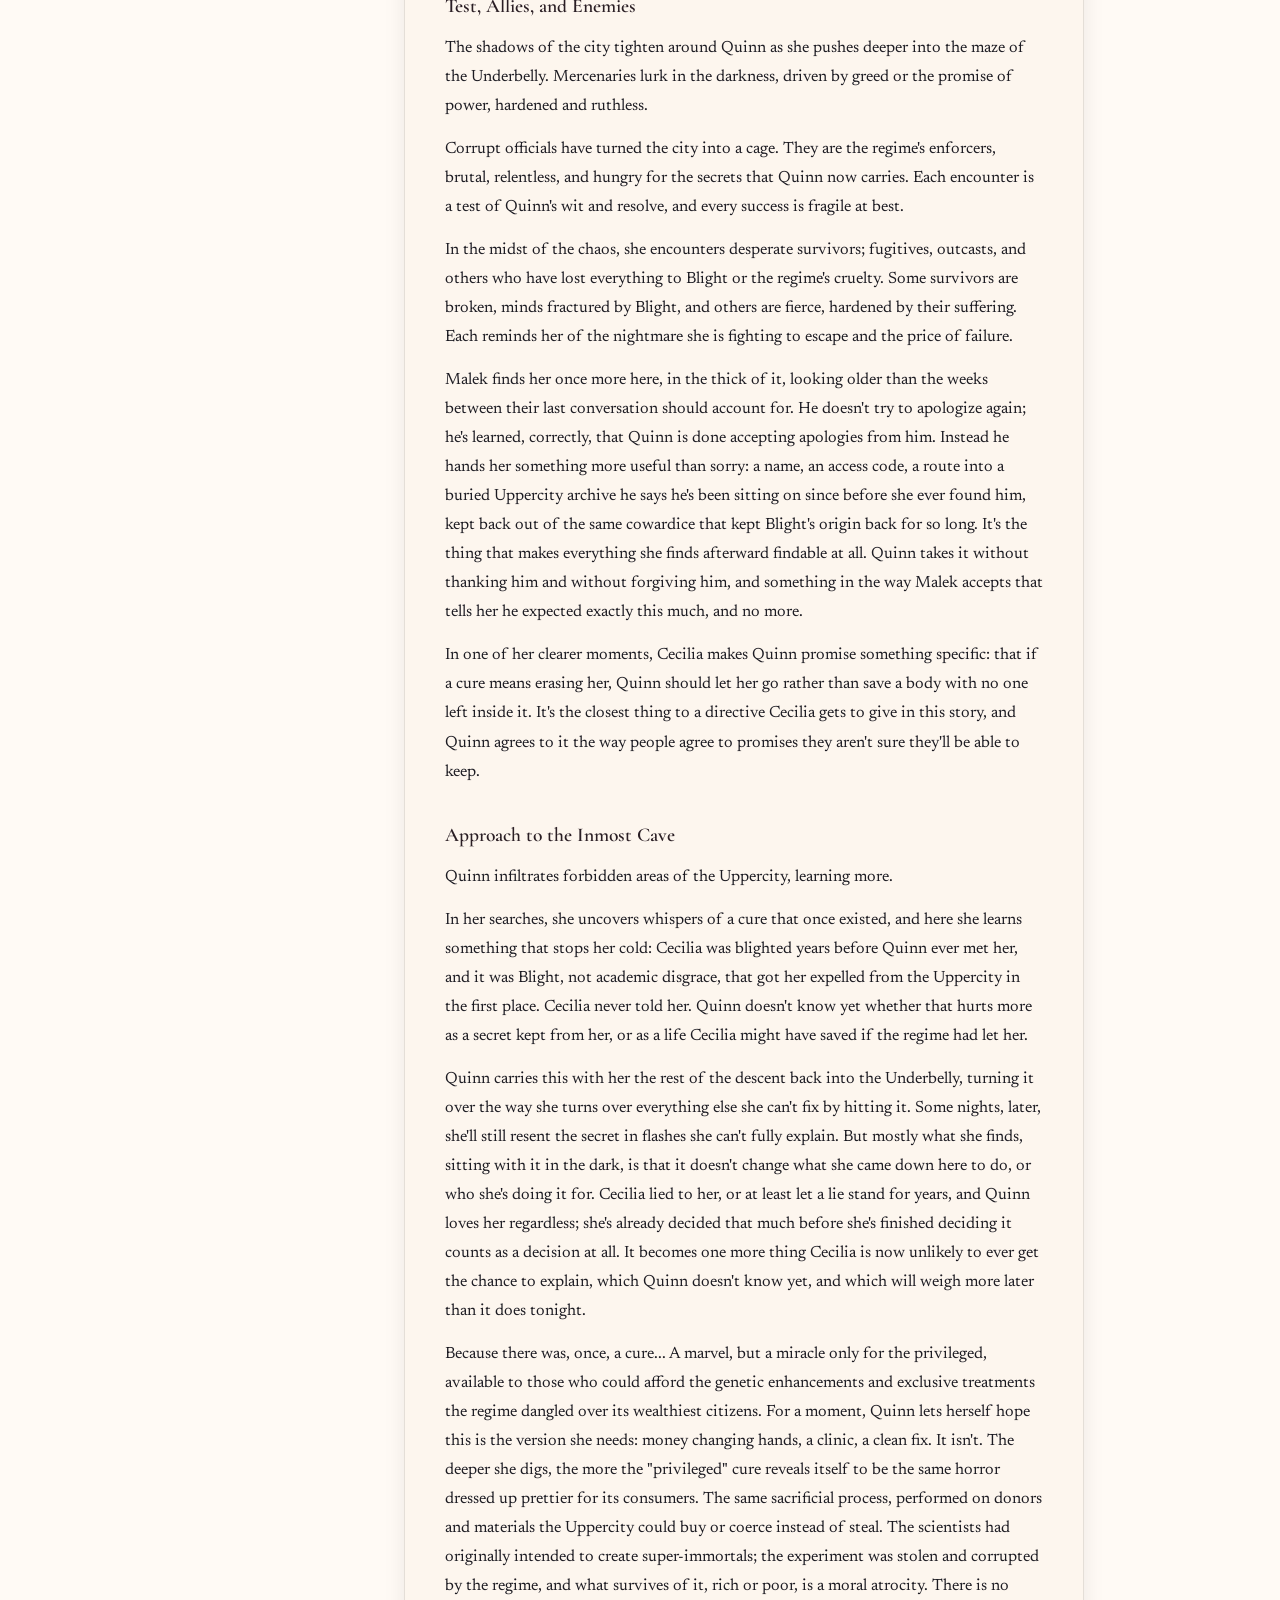
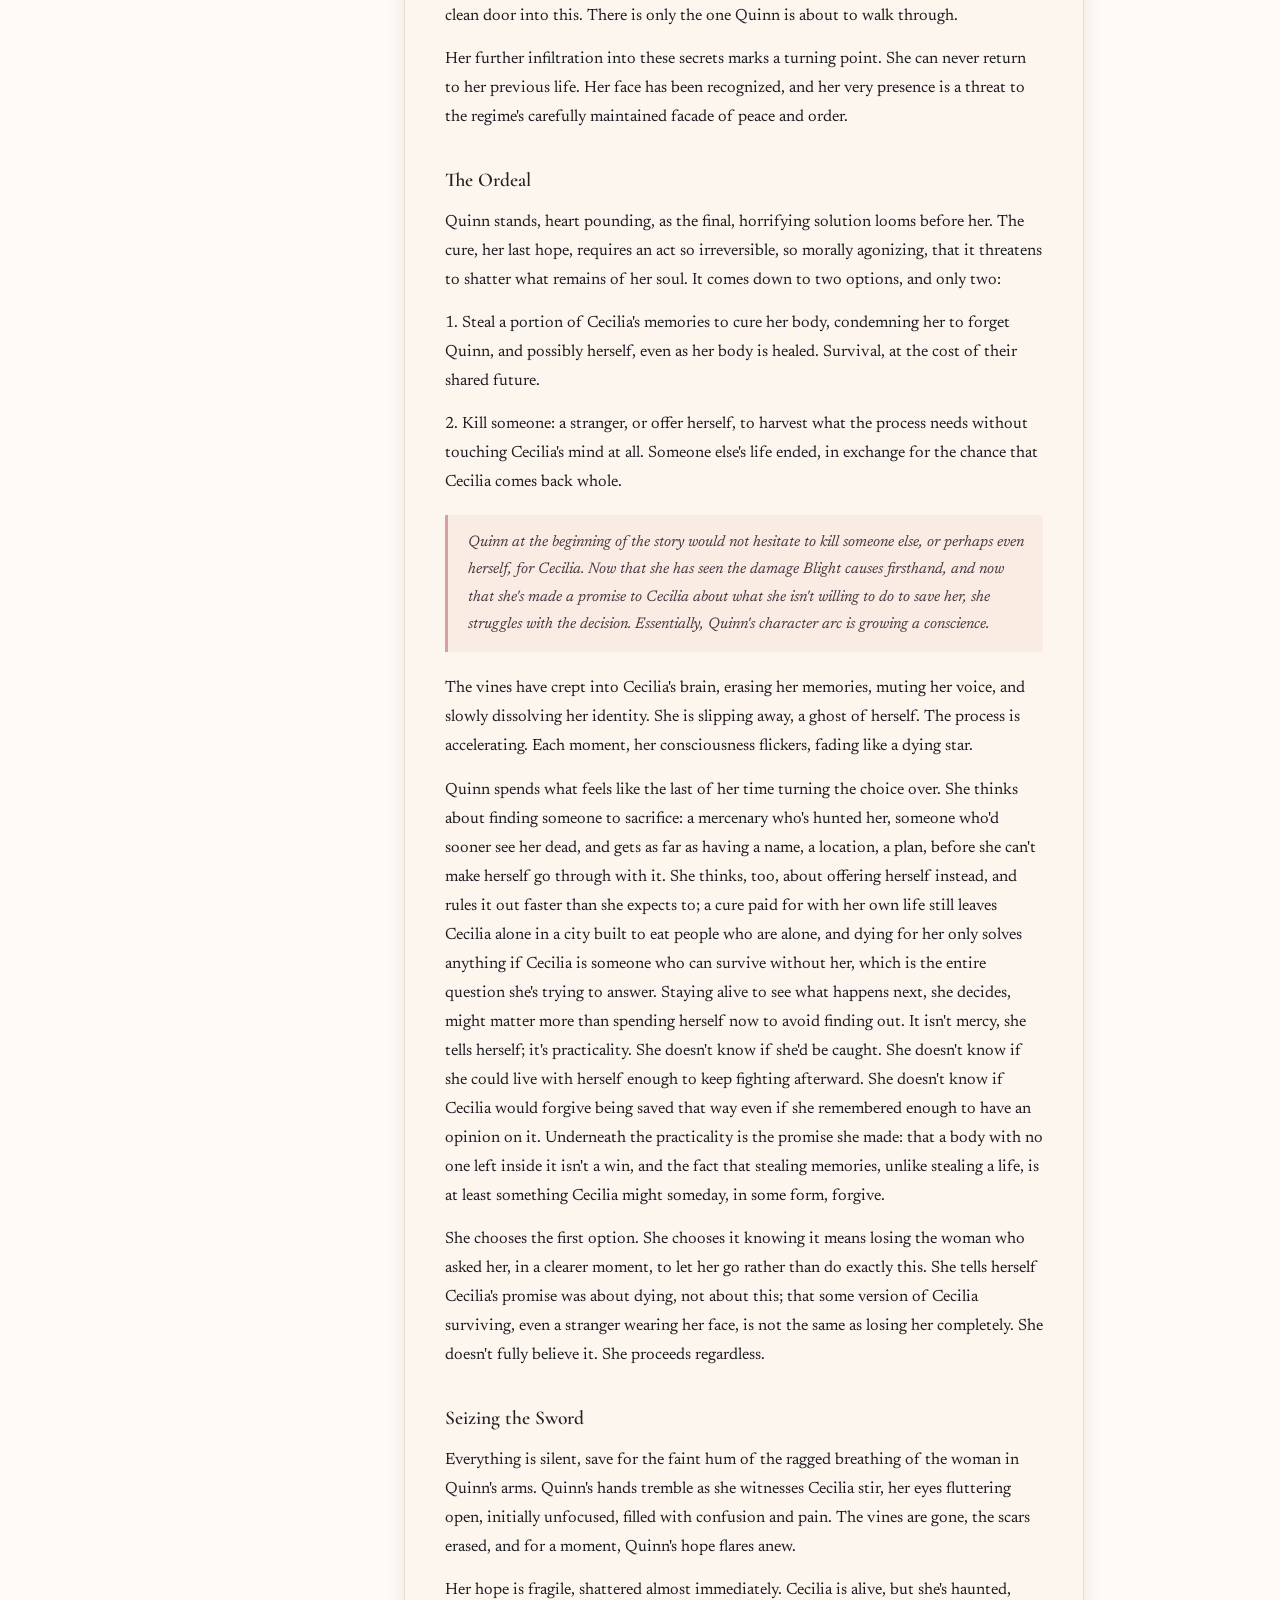
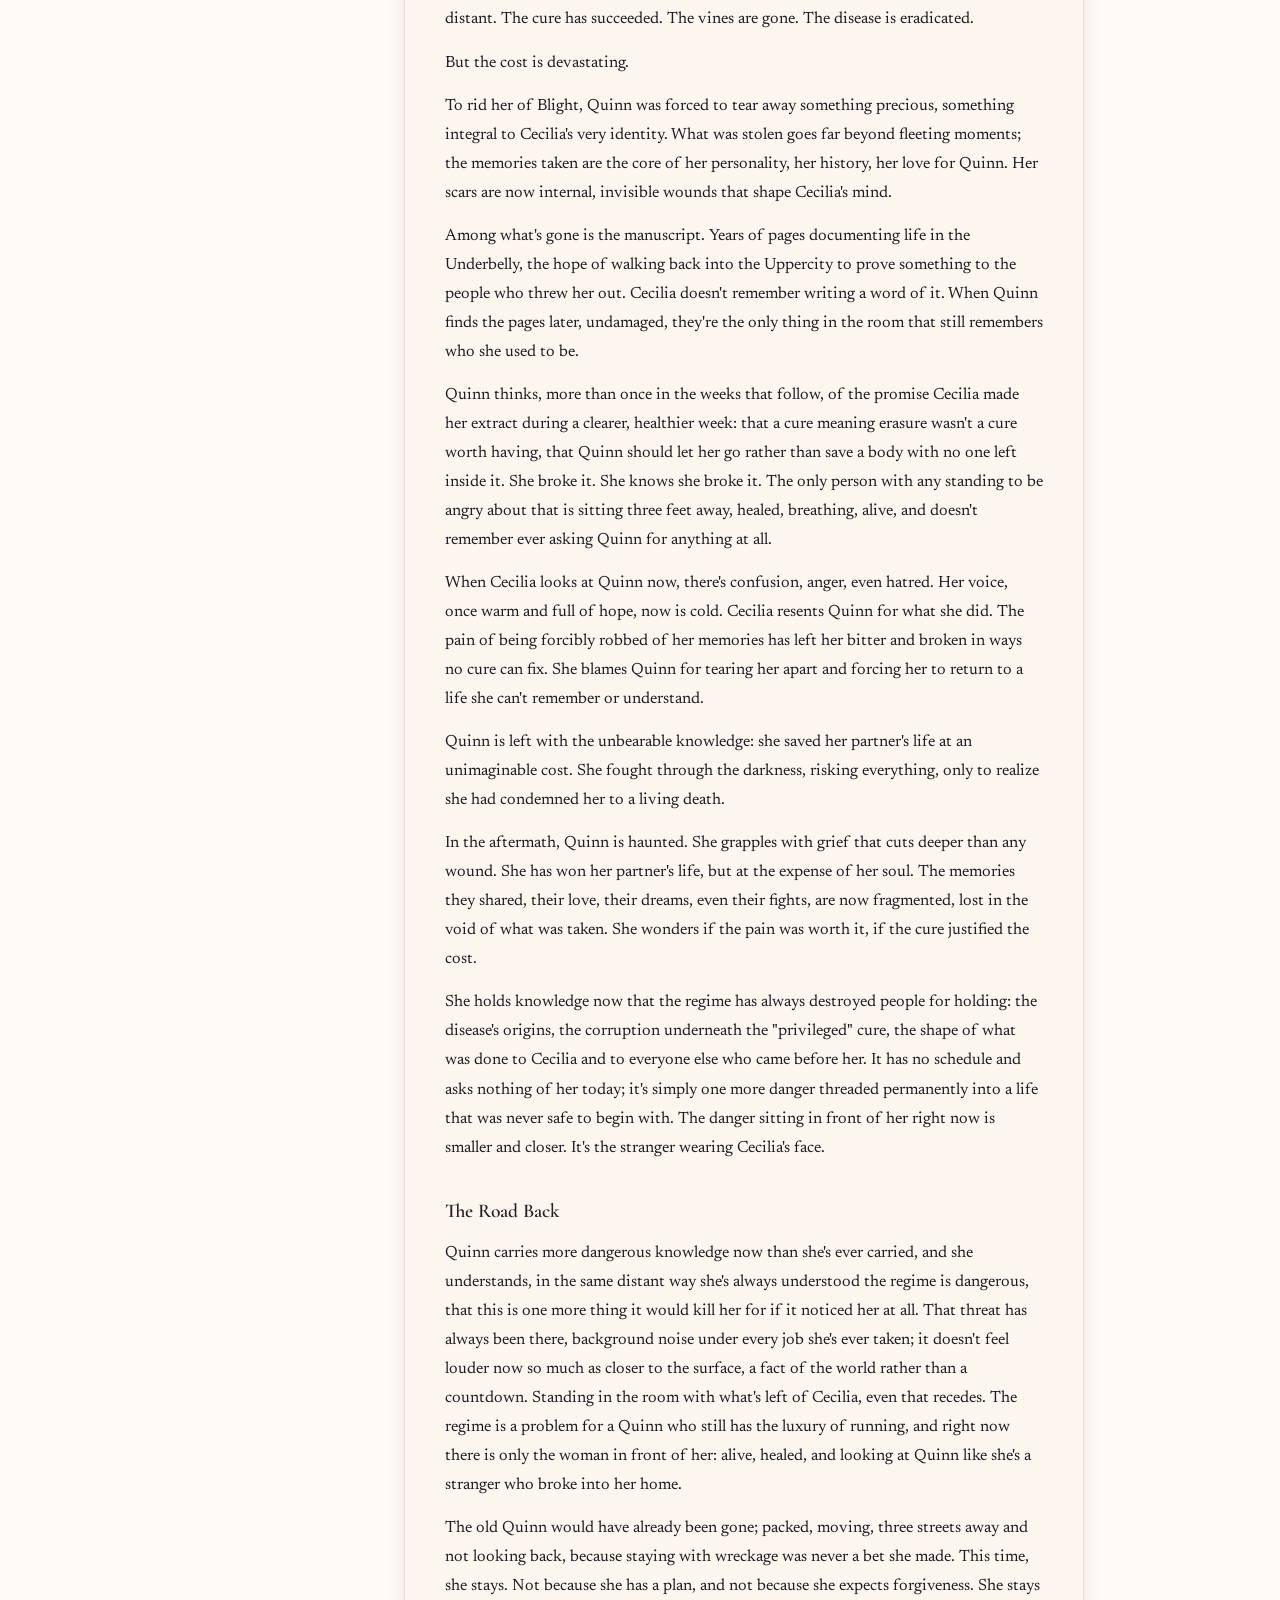
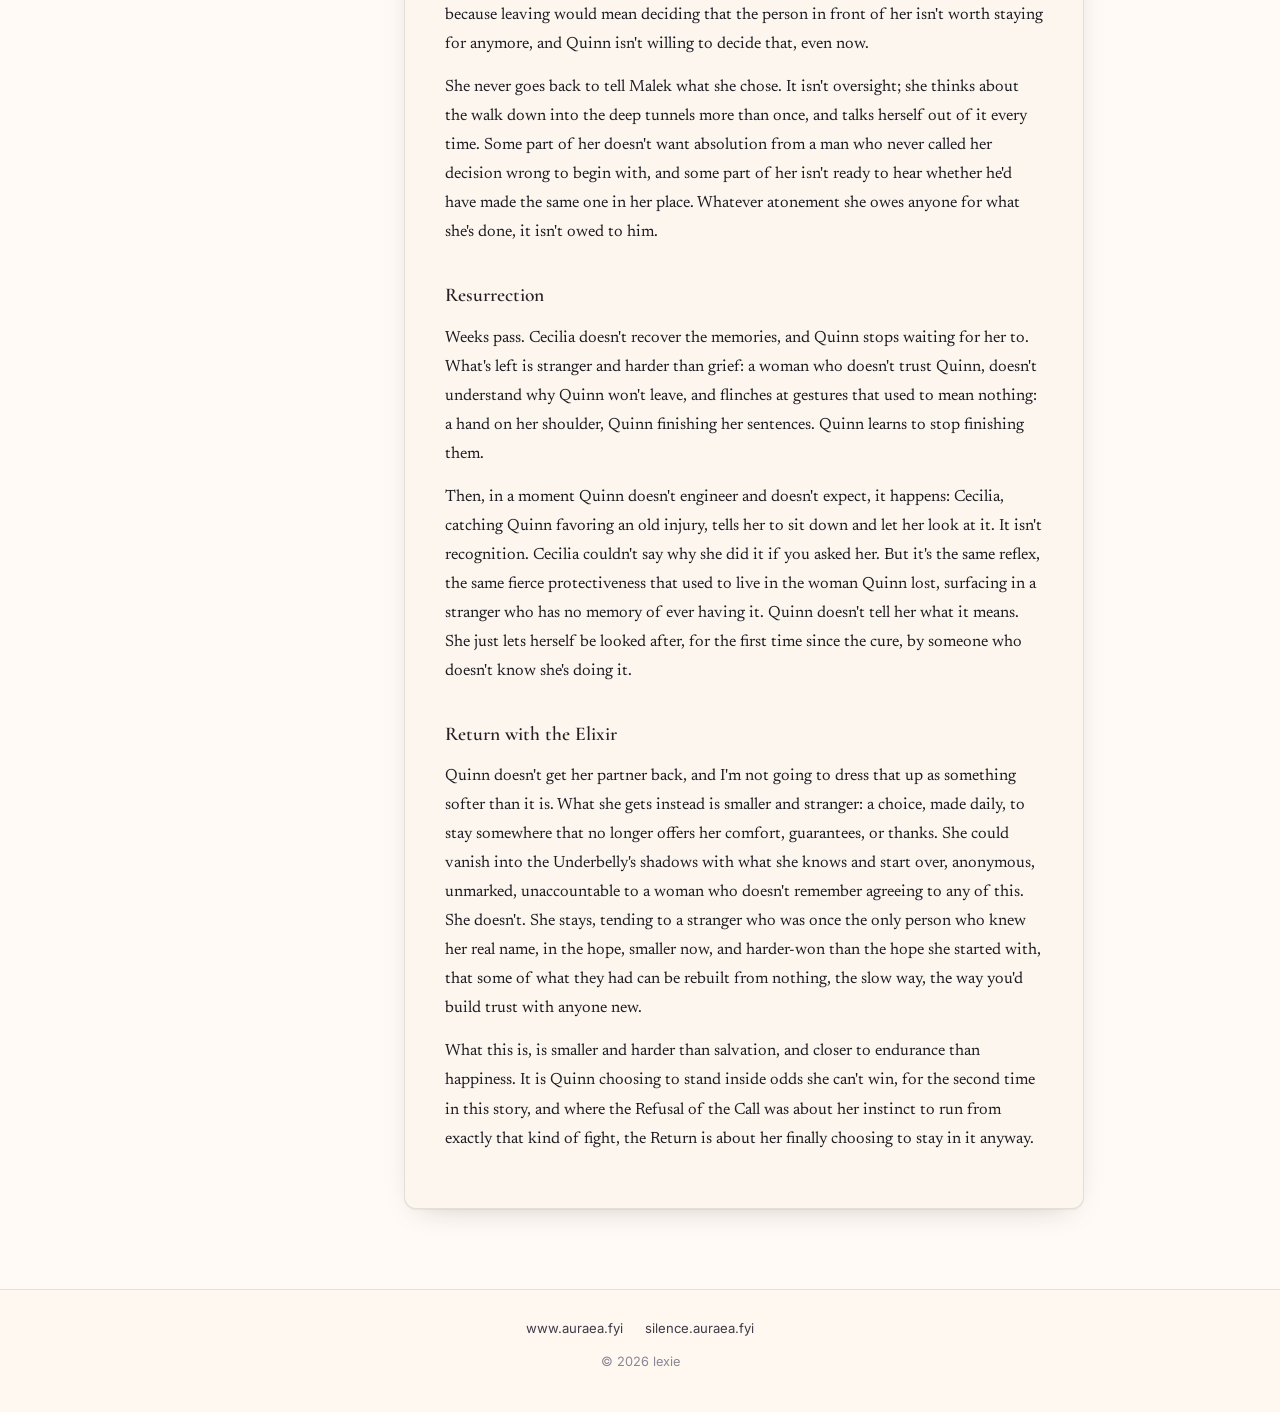
==== commit 740c55c6: "new things" ====
--- a/index.html
+++ b/index.html
@@ -35,7 +35,7 @@
     <h1><em>Deafening Silence</em></h1>
     <p class="hero-sub">Beneath the surface, the Underbelly breathes and pulses. Arteries of rusted pipes, veins of abandoned tunnels, and puddles of oily water reflecting its neon blood.</p>
     <div class="hero-ctas">
-      <a class="btn-primary" href="chapter-1.html">Read Chapter 1</a>
+      <a class="btn-primary" href="1/">Read the book</a>
       <a class="btn-ghost" href="#outline">View planning docs</a>
     </div>
   </div>
@@ -57,7 +57,7 @@
   </div>
   <p class="section-sub">The finished story, published here as each chapter is completed.</p>
   <div class="doc-grid">
-    <a class="doc-card doc-card--featured" href="chapter-1.html">
+    <a class="doc-card doc-card--featured" href="1/">
       <div class="doc-top">
         <span class="doc-icon" aria-hidden="true"><svg viewBox="0 0 24 24" fill="none" stroke="currentColor" stroke-width="1.8"><path d="M4 19.5A2.5 2.5 0 0 1 6.5 17H20"/><path d="M6.5 2H20v20H6.5A2.5 2.5 0 0 1 4 19.5v-15A2.5 2.5 0 0 1 6.5 2z"/></svg></span>
         <span>Chapter 1</span>
@@ -69,6 +69,18 @@
         <span>~18 min read</span>
       </div>
     </a>
+    <a class="doc-card doc-card--featured" href="2/">
+      <div class="doc-top">
+        <span class="doc-icon" aria-hidden="true"><svg viewBox="0 0 24 24" fill="none" stroke="currentColor" stroke-width="1.8"><path d="M4 19.5A2.5 2.5 0 0 1 6.5 17H20"/><path d="M6.5 2H20v20H6.5A2.5 2.5 0 0 1 4 19.5v-15A2.5 2.5 0 0 1 6.5 2z"/></svg></span>
+        <span>Chapter 2</span>
+      </div>
+      <h3>Chapter 2</h3>
+      <div class="doc-meta">
+        <span>~3,200 words</span>
+        <span>·</span>
+        <span>~16 min read</span>
+      </div>
+    </a>
   </div>
 </div>
 
@@ -77,7 +89,8 @@
 <div class="wrap reader" id="outline">
   <aside class="toc" aria-label="Table of contents">
     <ol>
-      <li><a href="chapter-1.html" style="color:var(--rose-deep); font-weight:600;">1</a></li>
+      <li><a href="1/" style="color:var(--rose-deep); font-weight:600;">1</a></li>
+      <li><a href="2/" style="color:var(--rose-deep); font-weight:600;">2</a></li>
       <li style="margin:6px 0 10px; height:1px; background:var(--line); list-style:none;"></li>
       <li><a href="#premise">Premise</a></li>
       <li><a href="#setting">Setting</a></li>
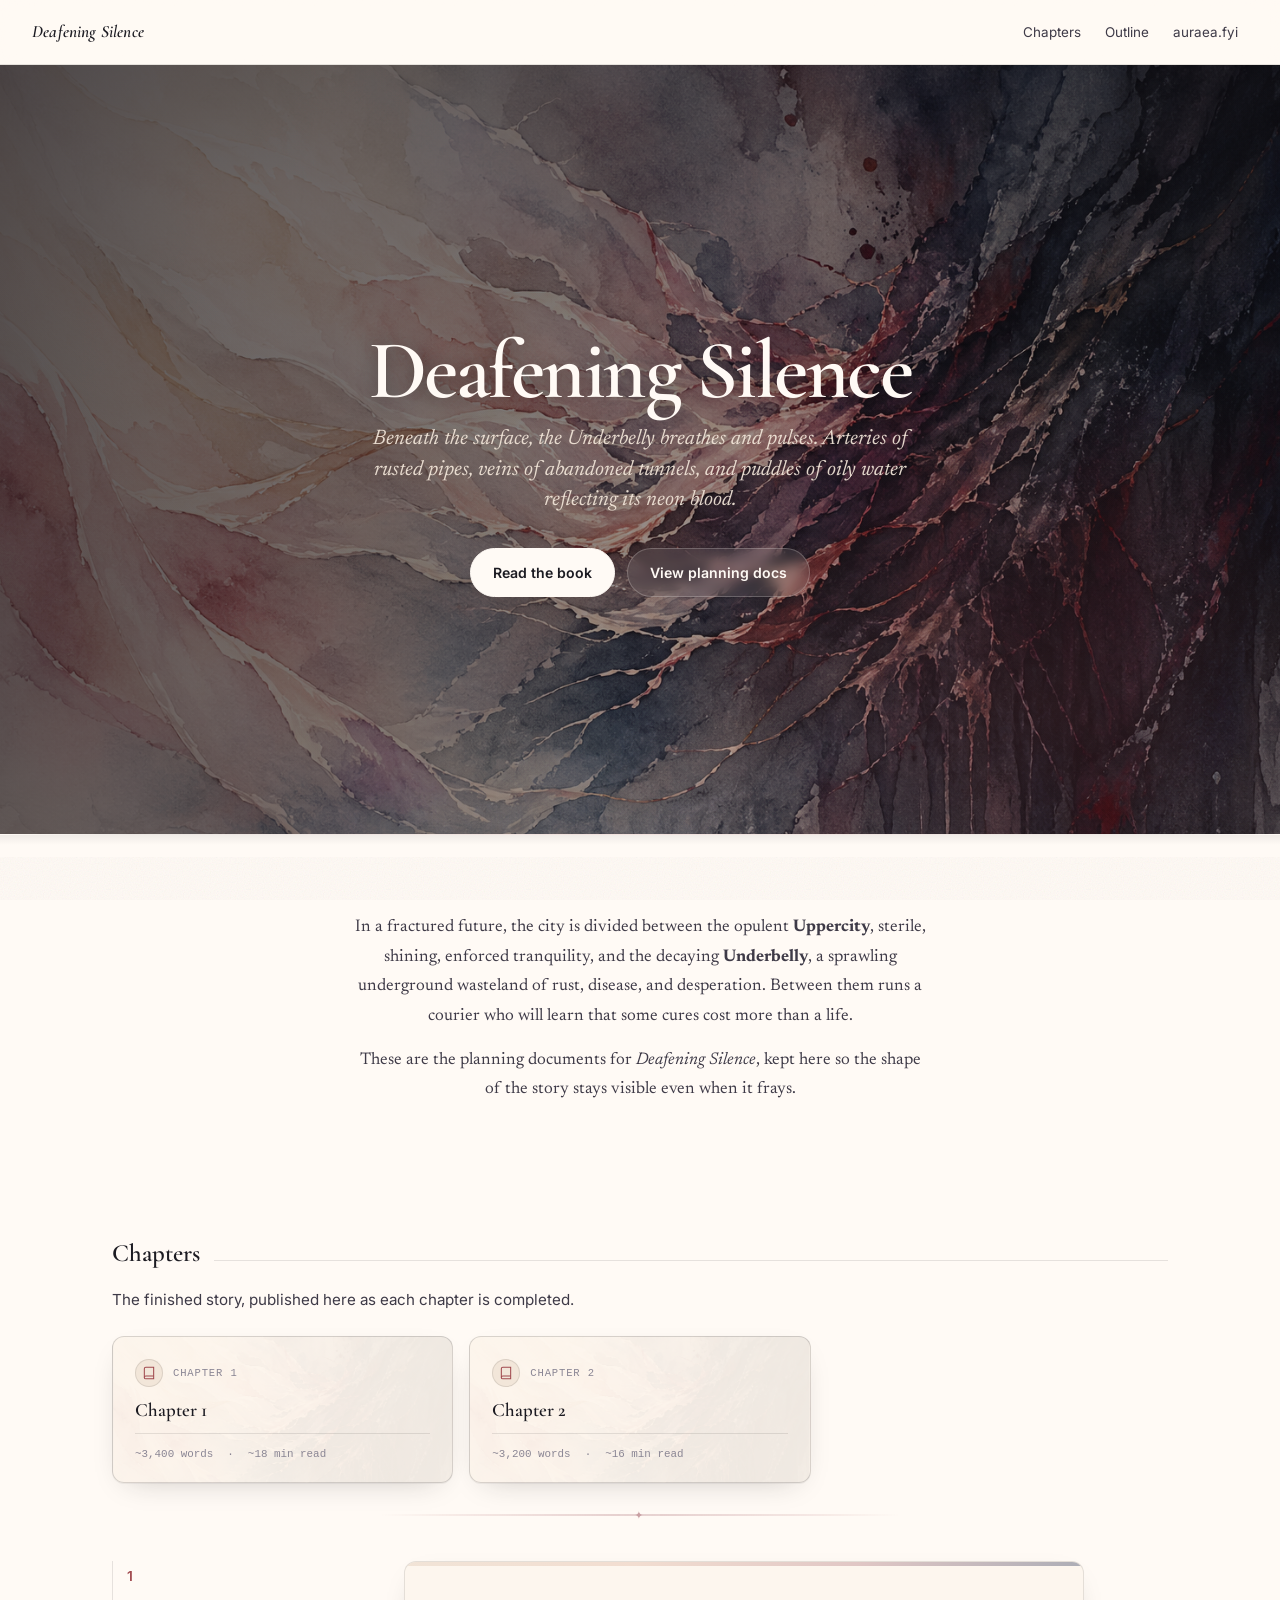
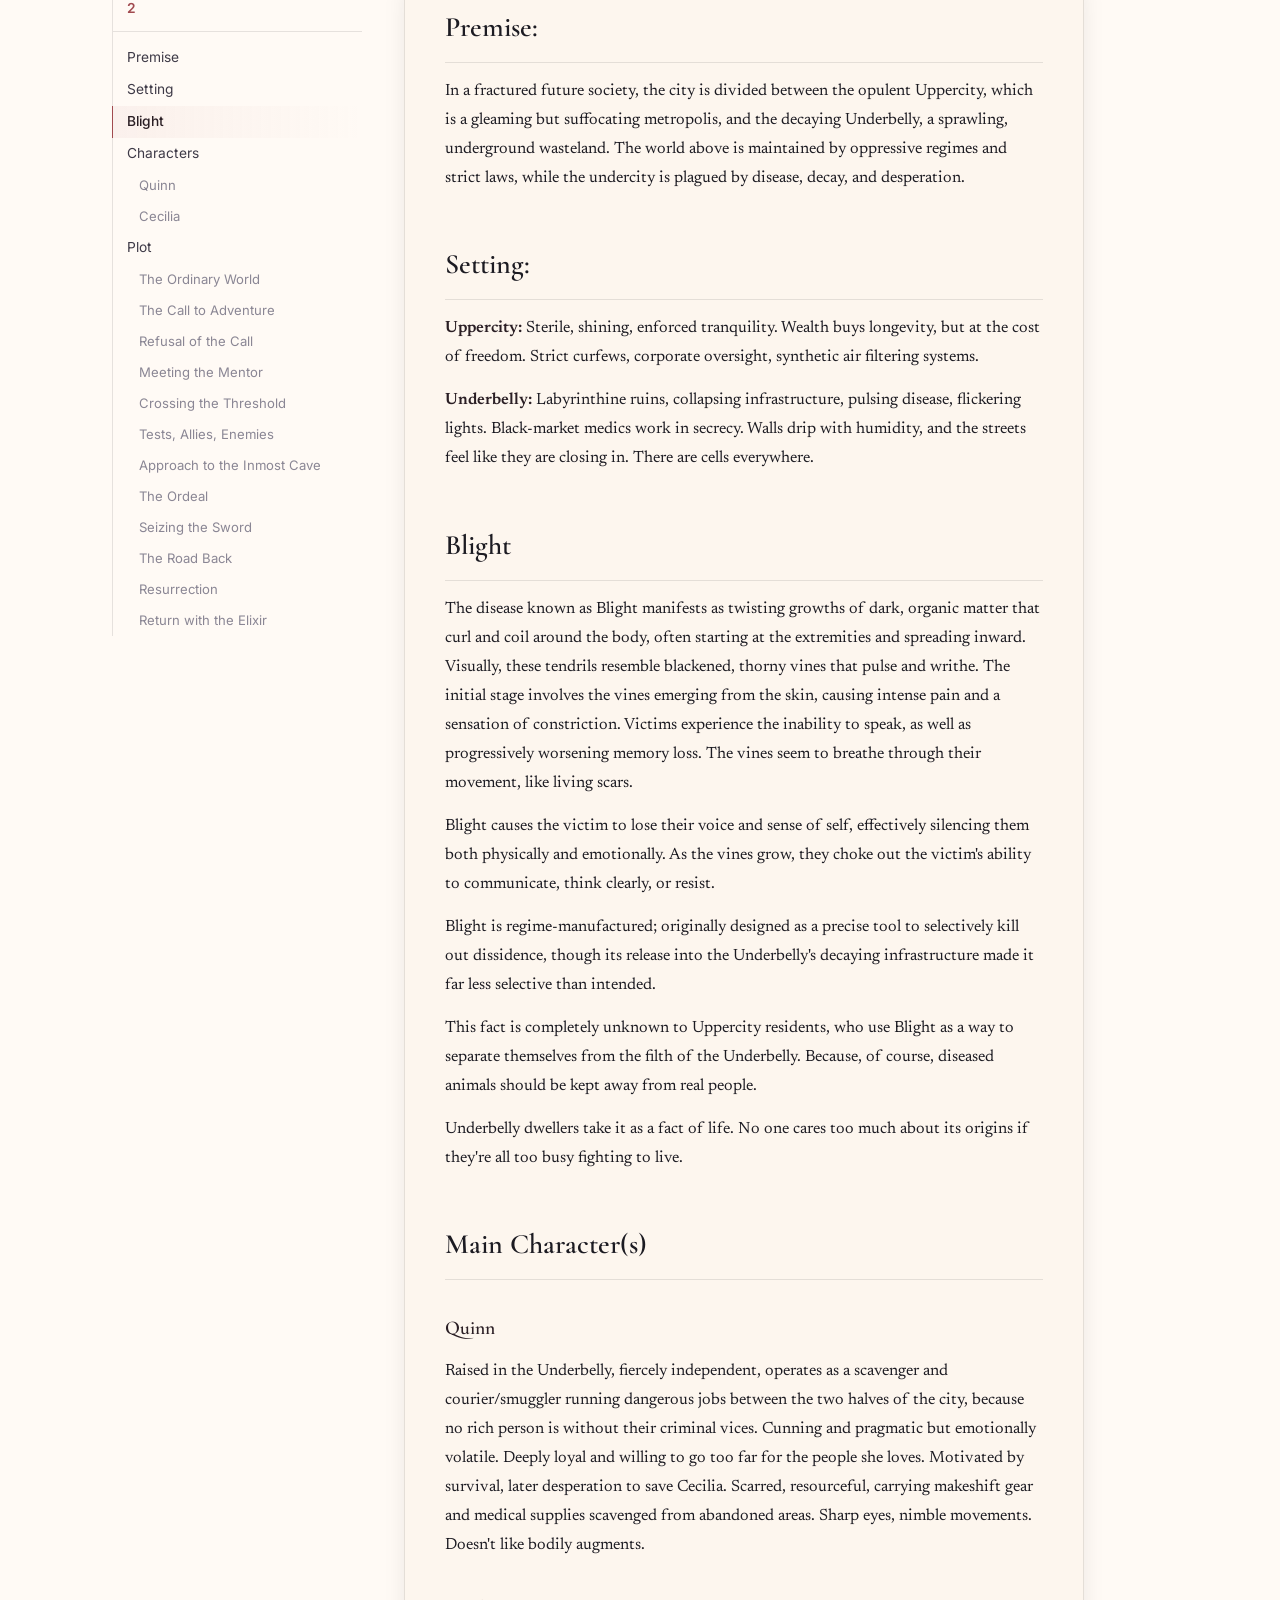
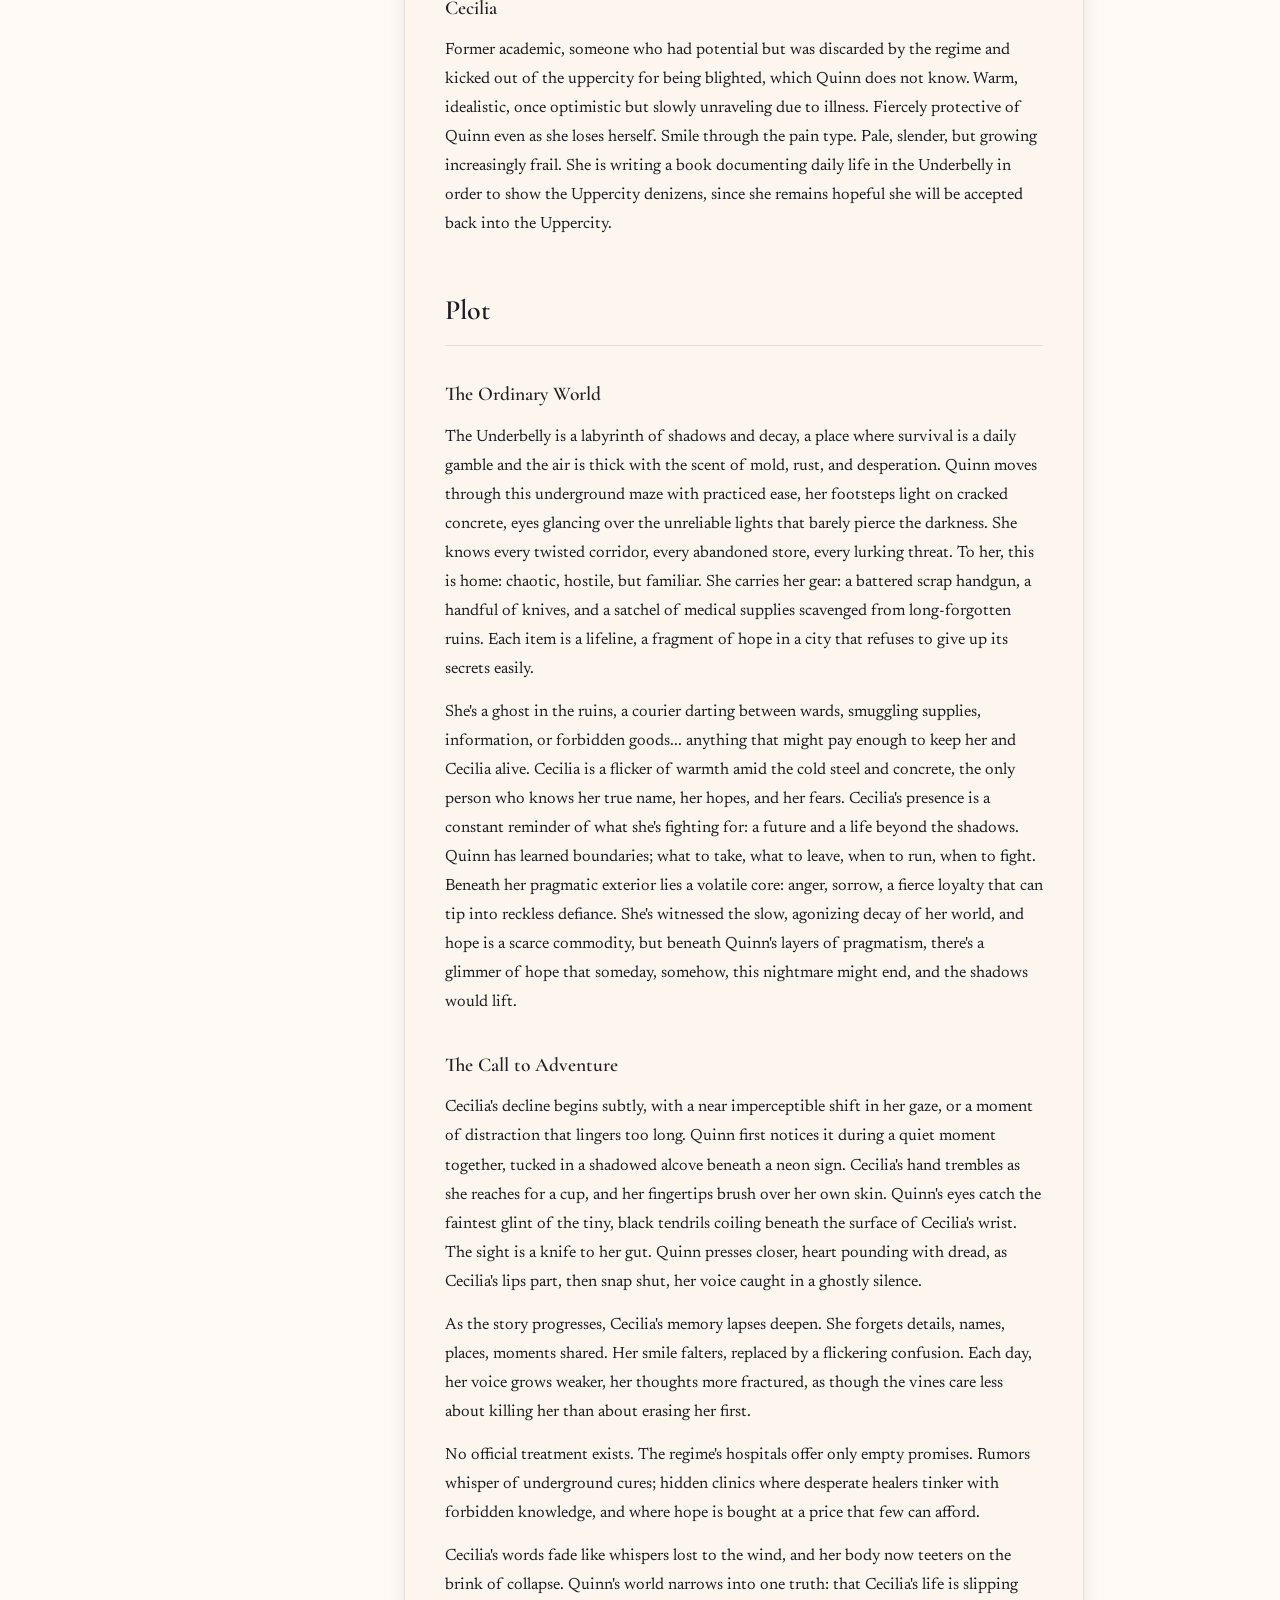
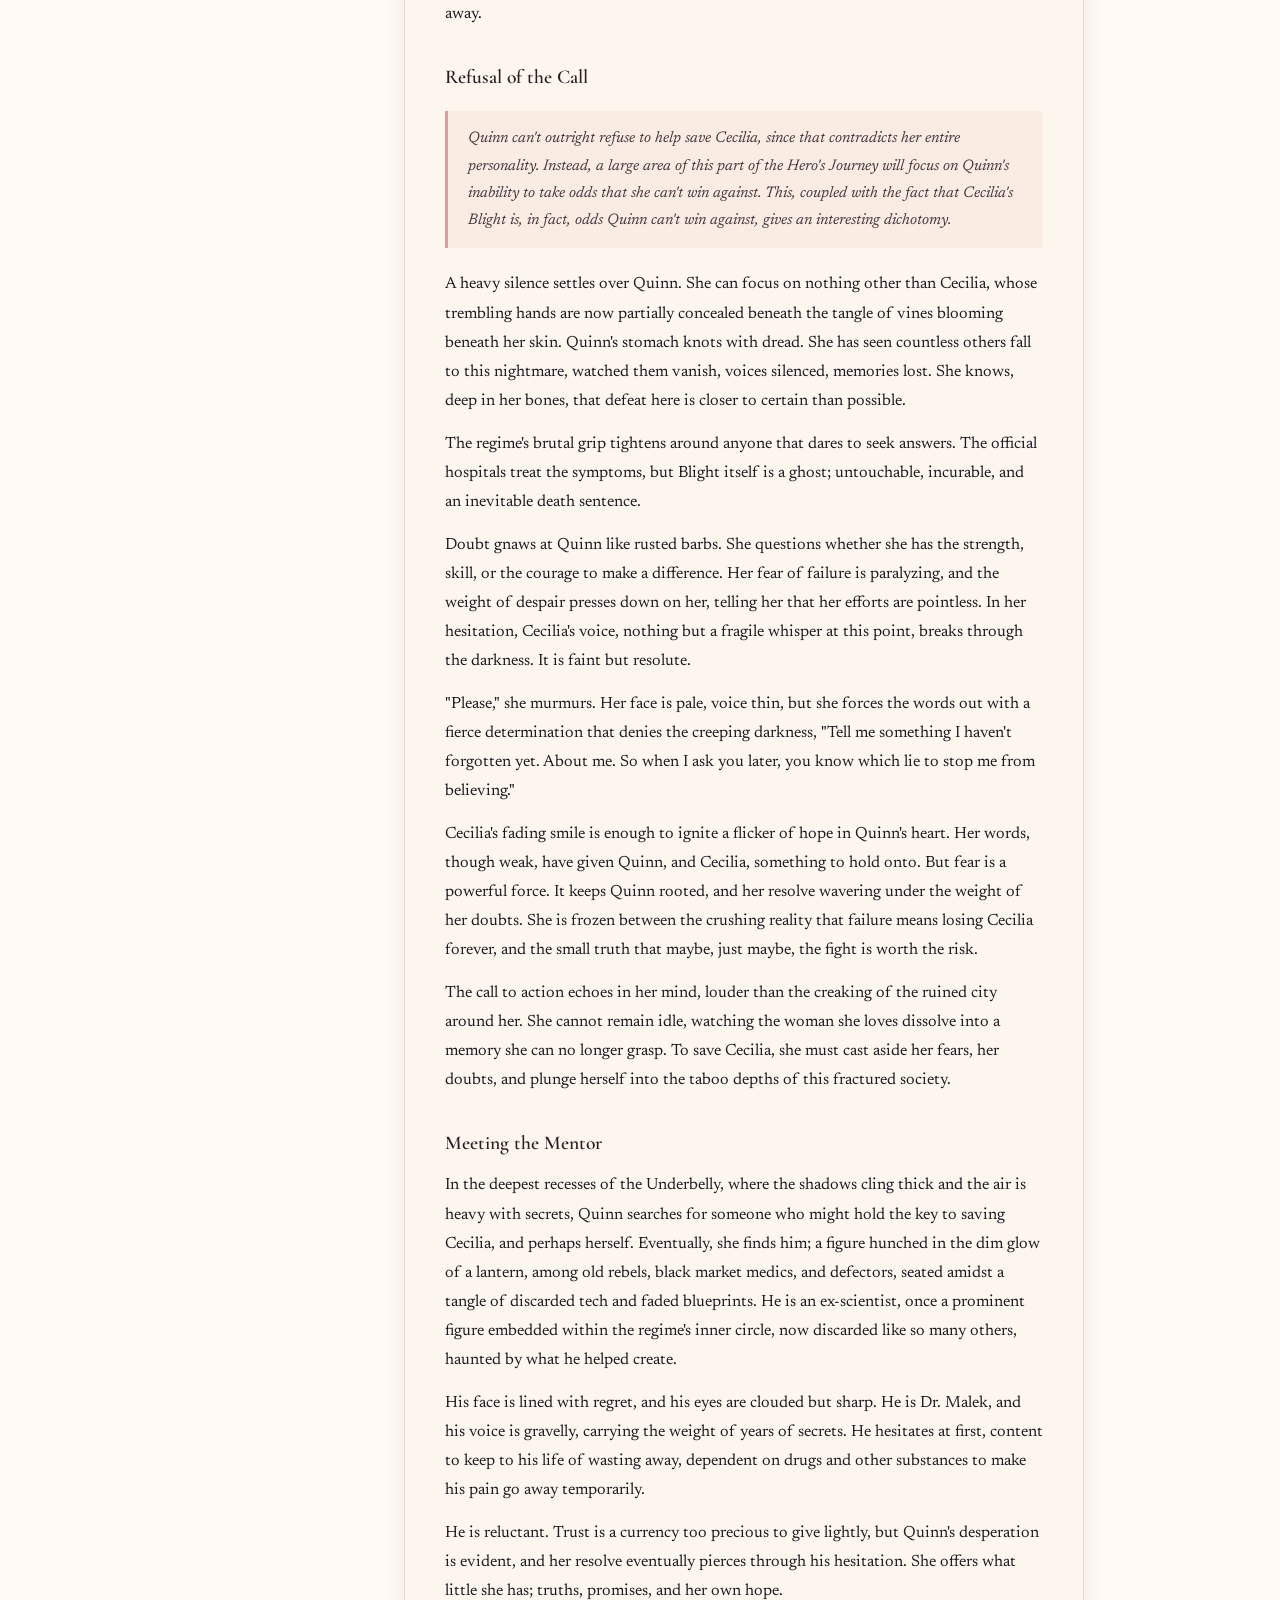
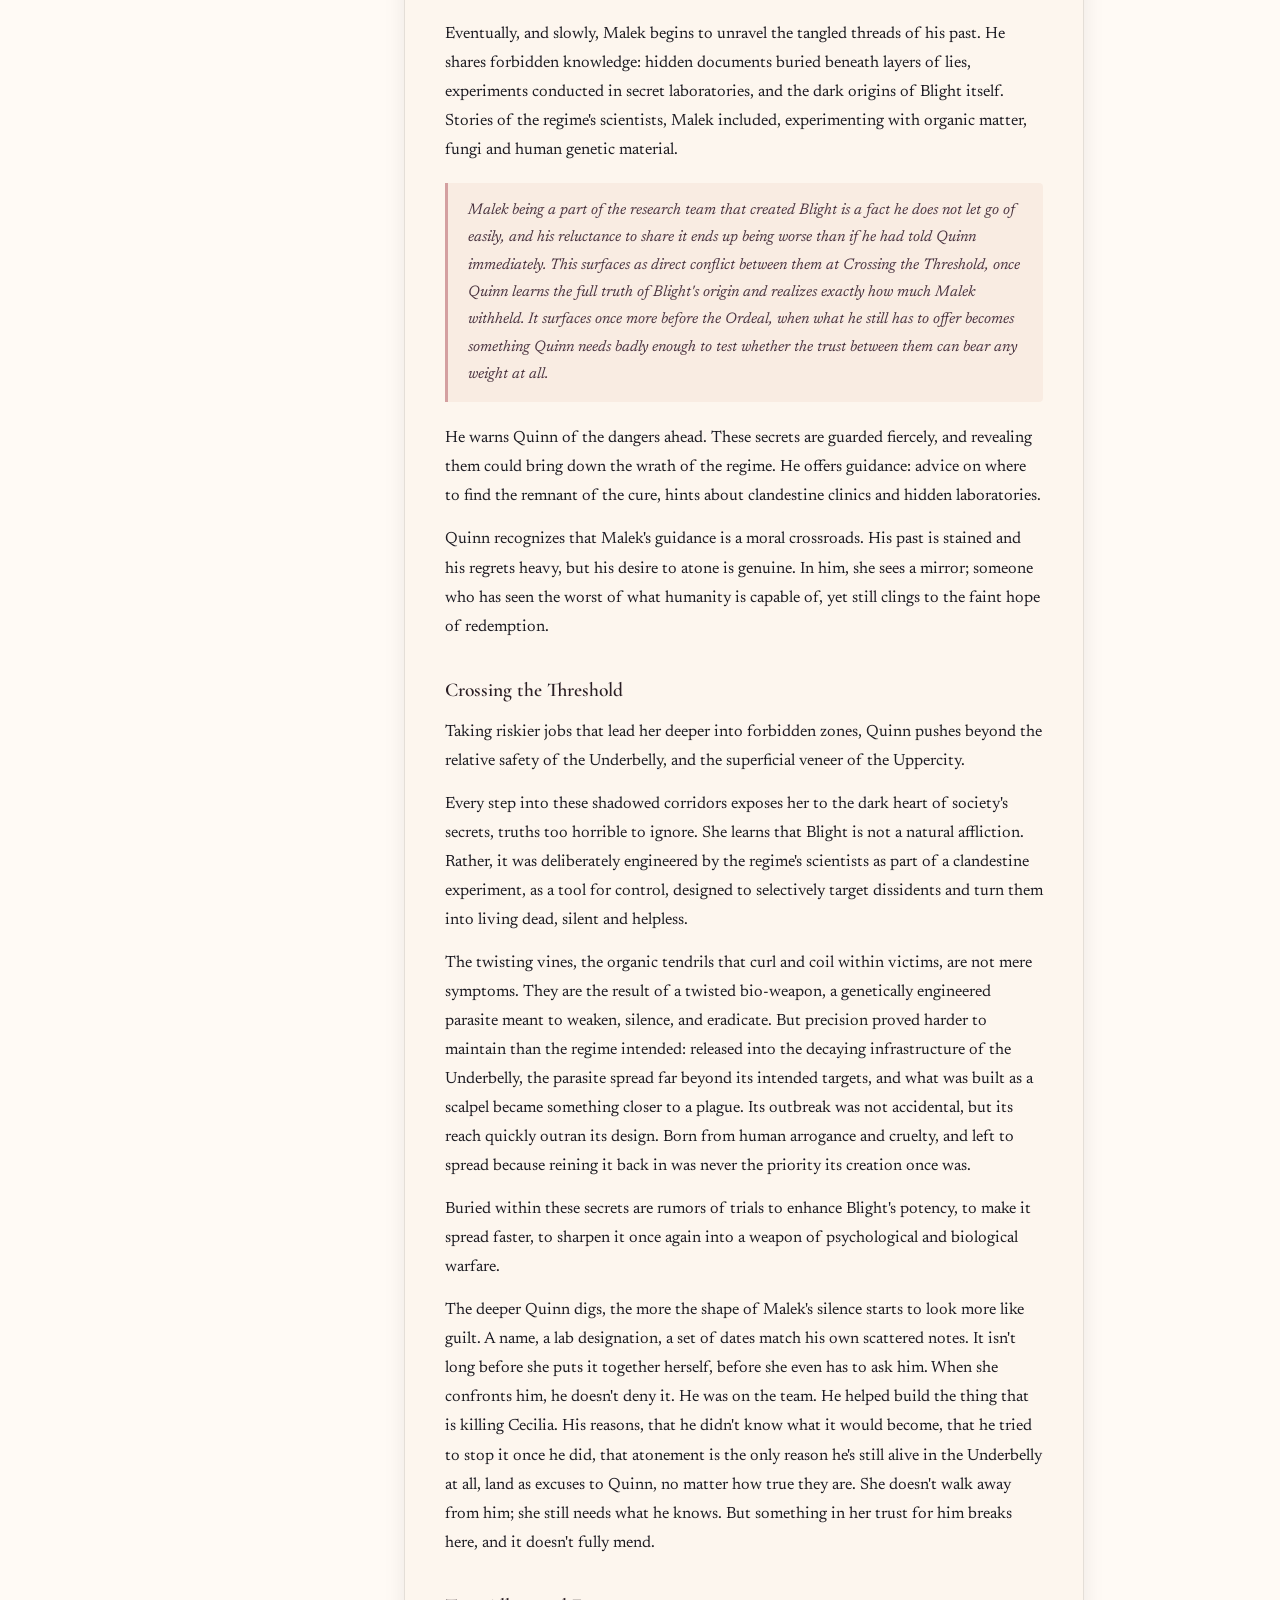
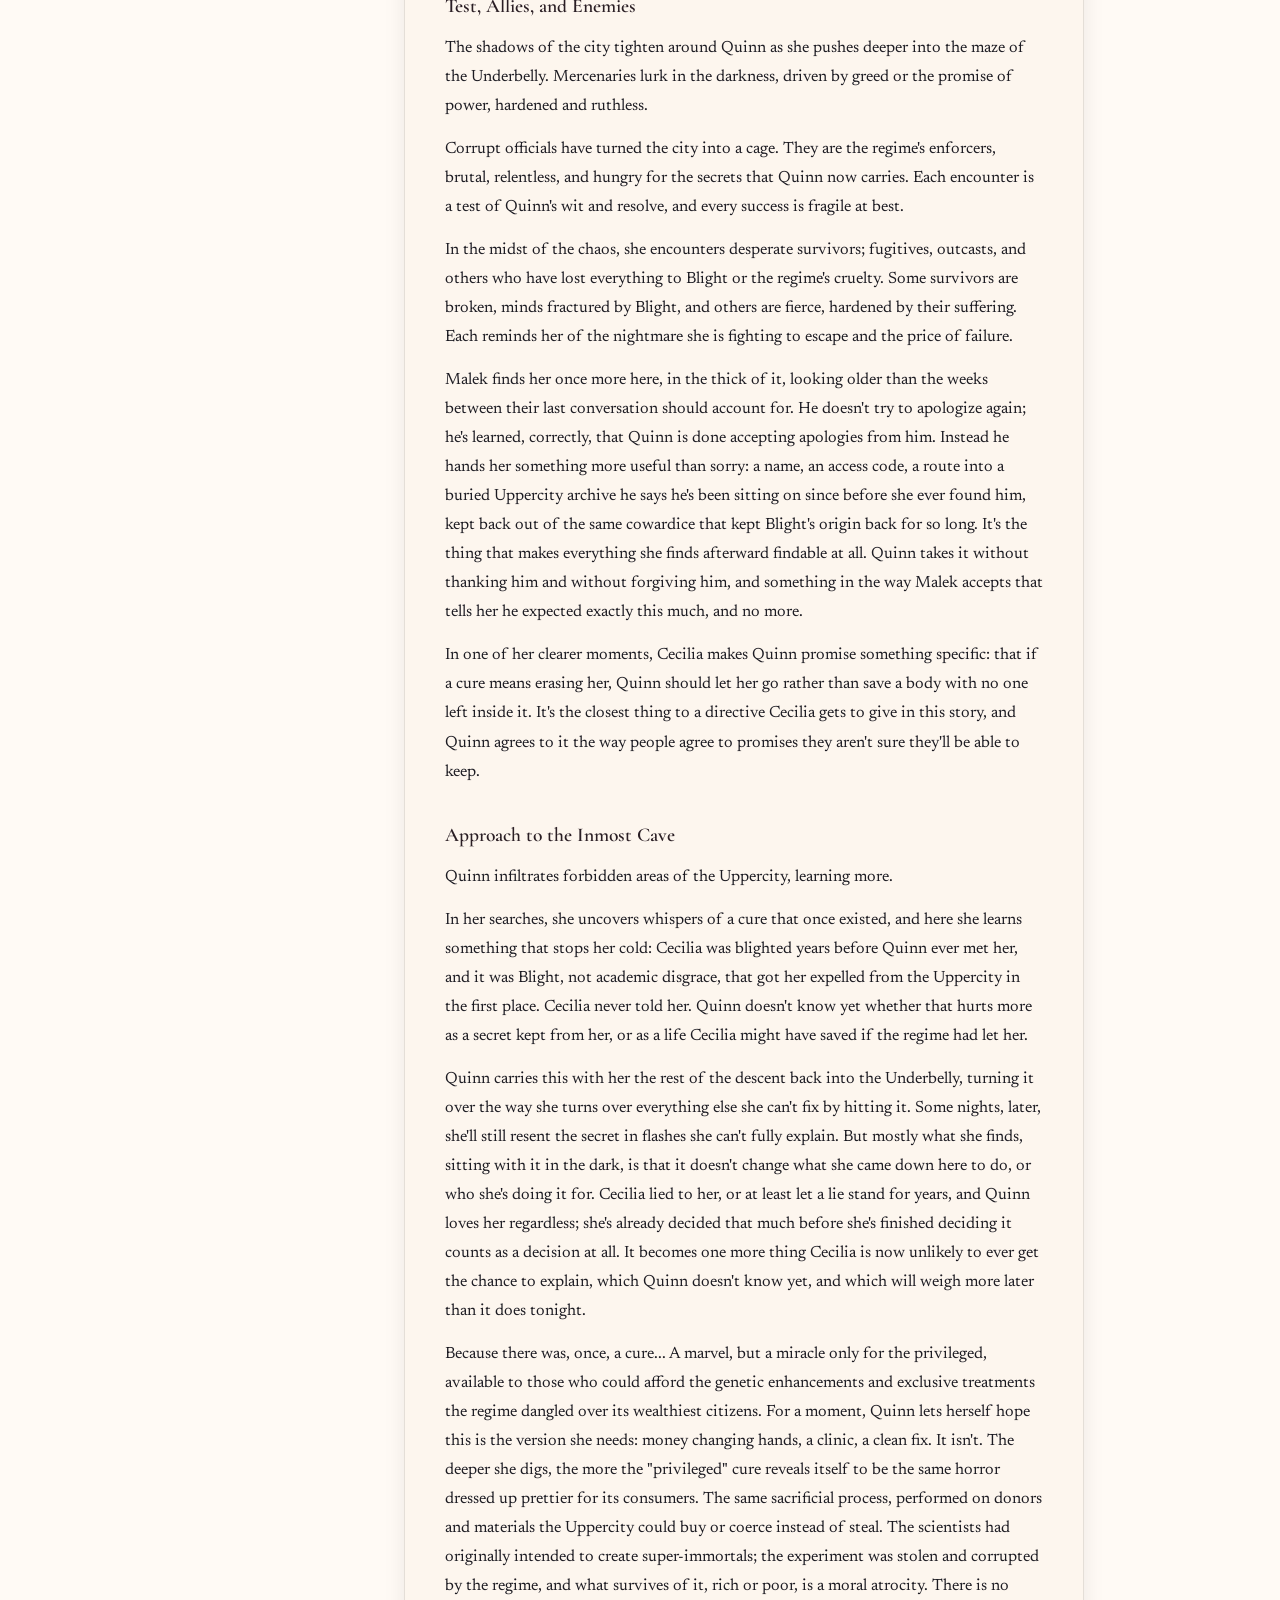
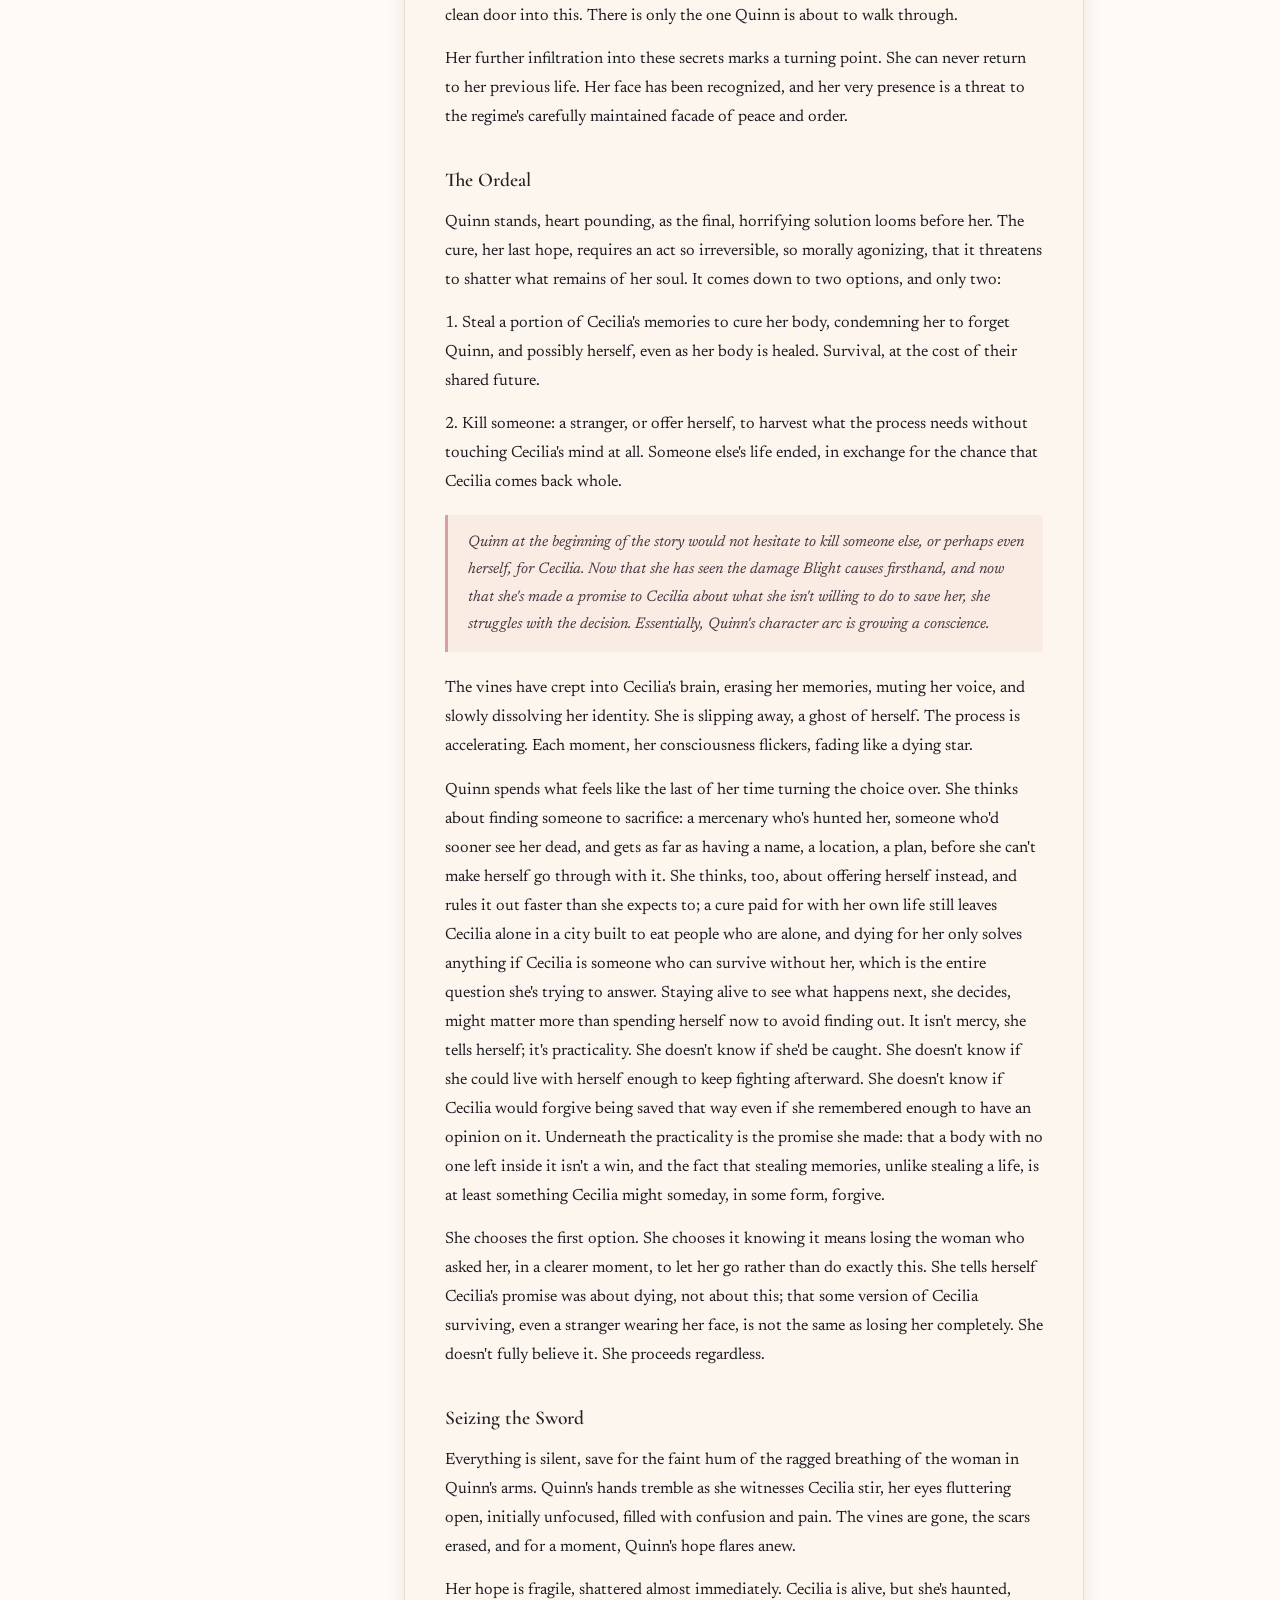
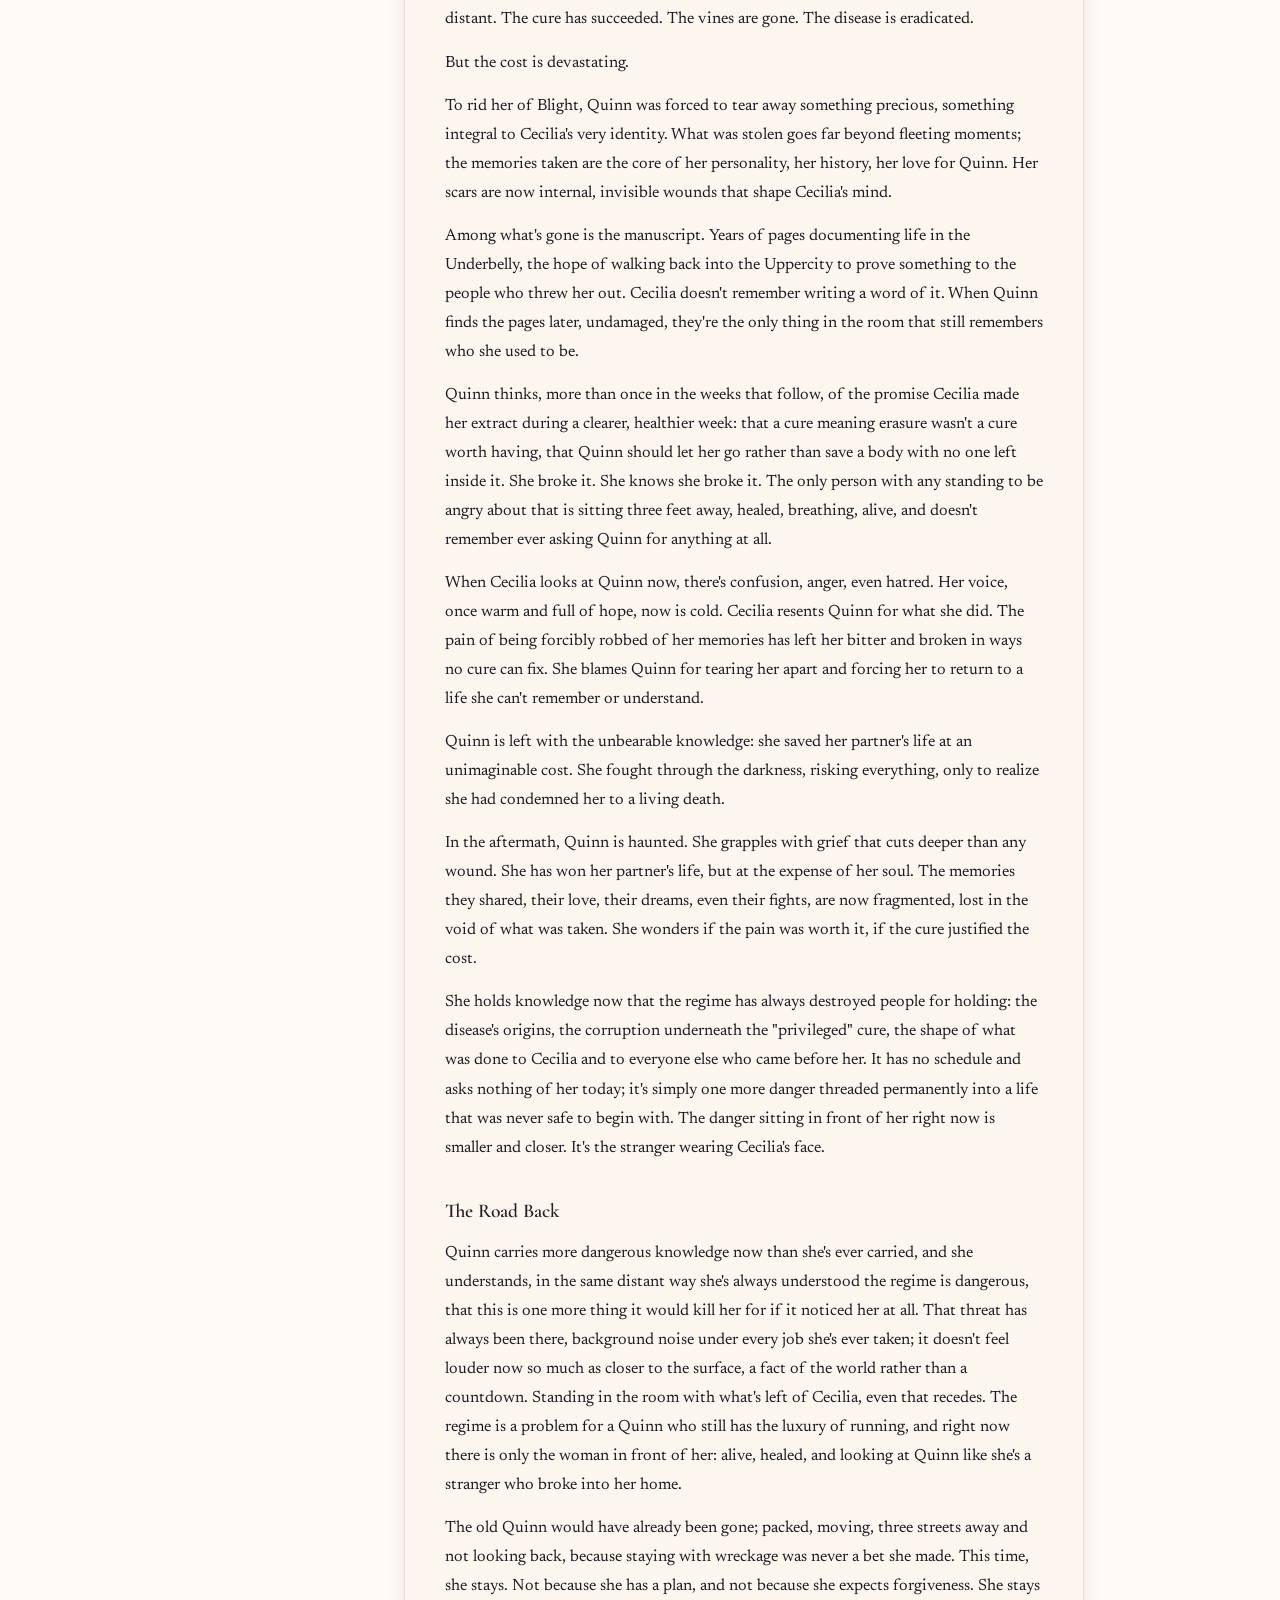
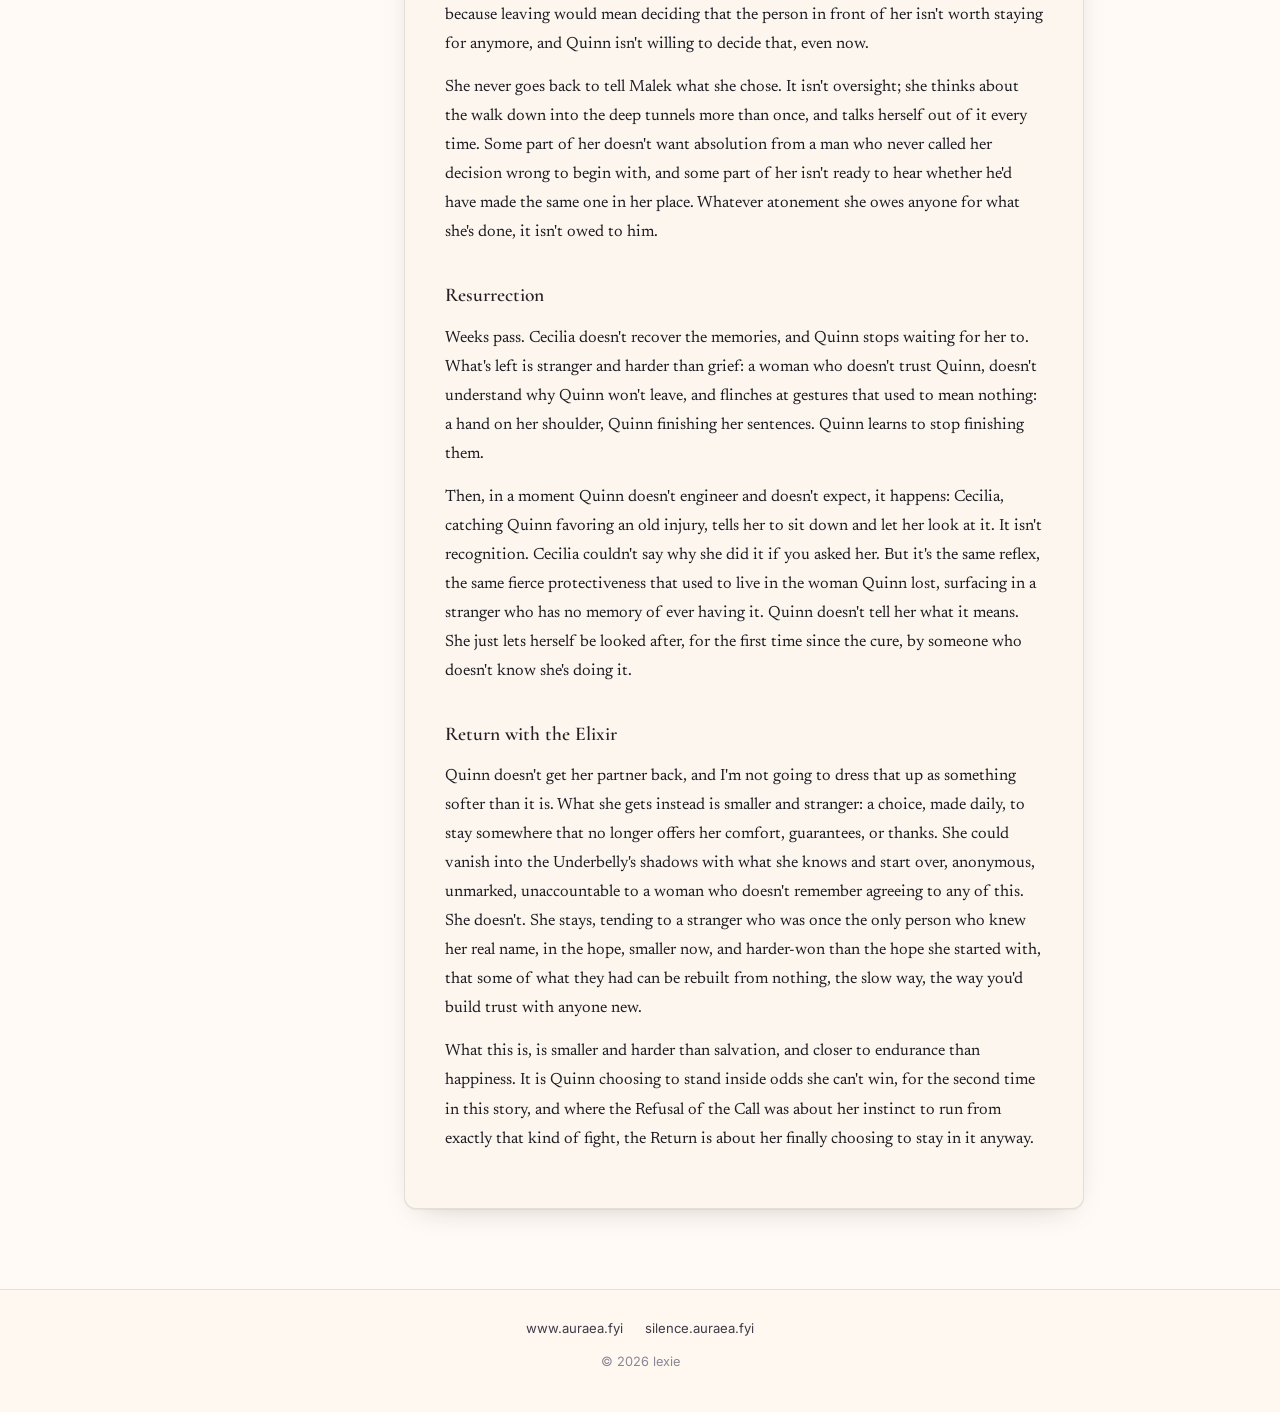
==== commit c8c291a4: "this was rendering weird" ====
--- a/index.html
+++ b/index.html
@@ -84,7 +84,7 @@
   </div>
 </div>
 
-<div class="thread-divider" aria-hidden="true"><span> ✦ </span></div>
+<div class="thread-divider" aria-hidden="true"><span>✦</span></div>
 
 <div class="wrap reader" id="outline">
   <aside class="toc" aria-label="Table of contents">
--- a/css/style.css
+++ b/css/style.css
@@ -229,7 +229,7 @@
   background:linear-gradient(90deg, transparent, var(--line-warm) 15%, var(--rose-muted) 50%, var(--line-warm) 85%, transparent);
 }
 .thread-divider span{
-  position:relative; background:var(--cream); padding:0 14px;
+  position:relative; background:rgba(255,250,245,0.08); padding:0 14px;
   color:var(--rose-muted); font-size:11px; letter-spacing:.22em;
 }
 .thread-divider--dark span{ background:transparent; }
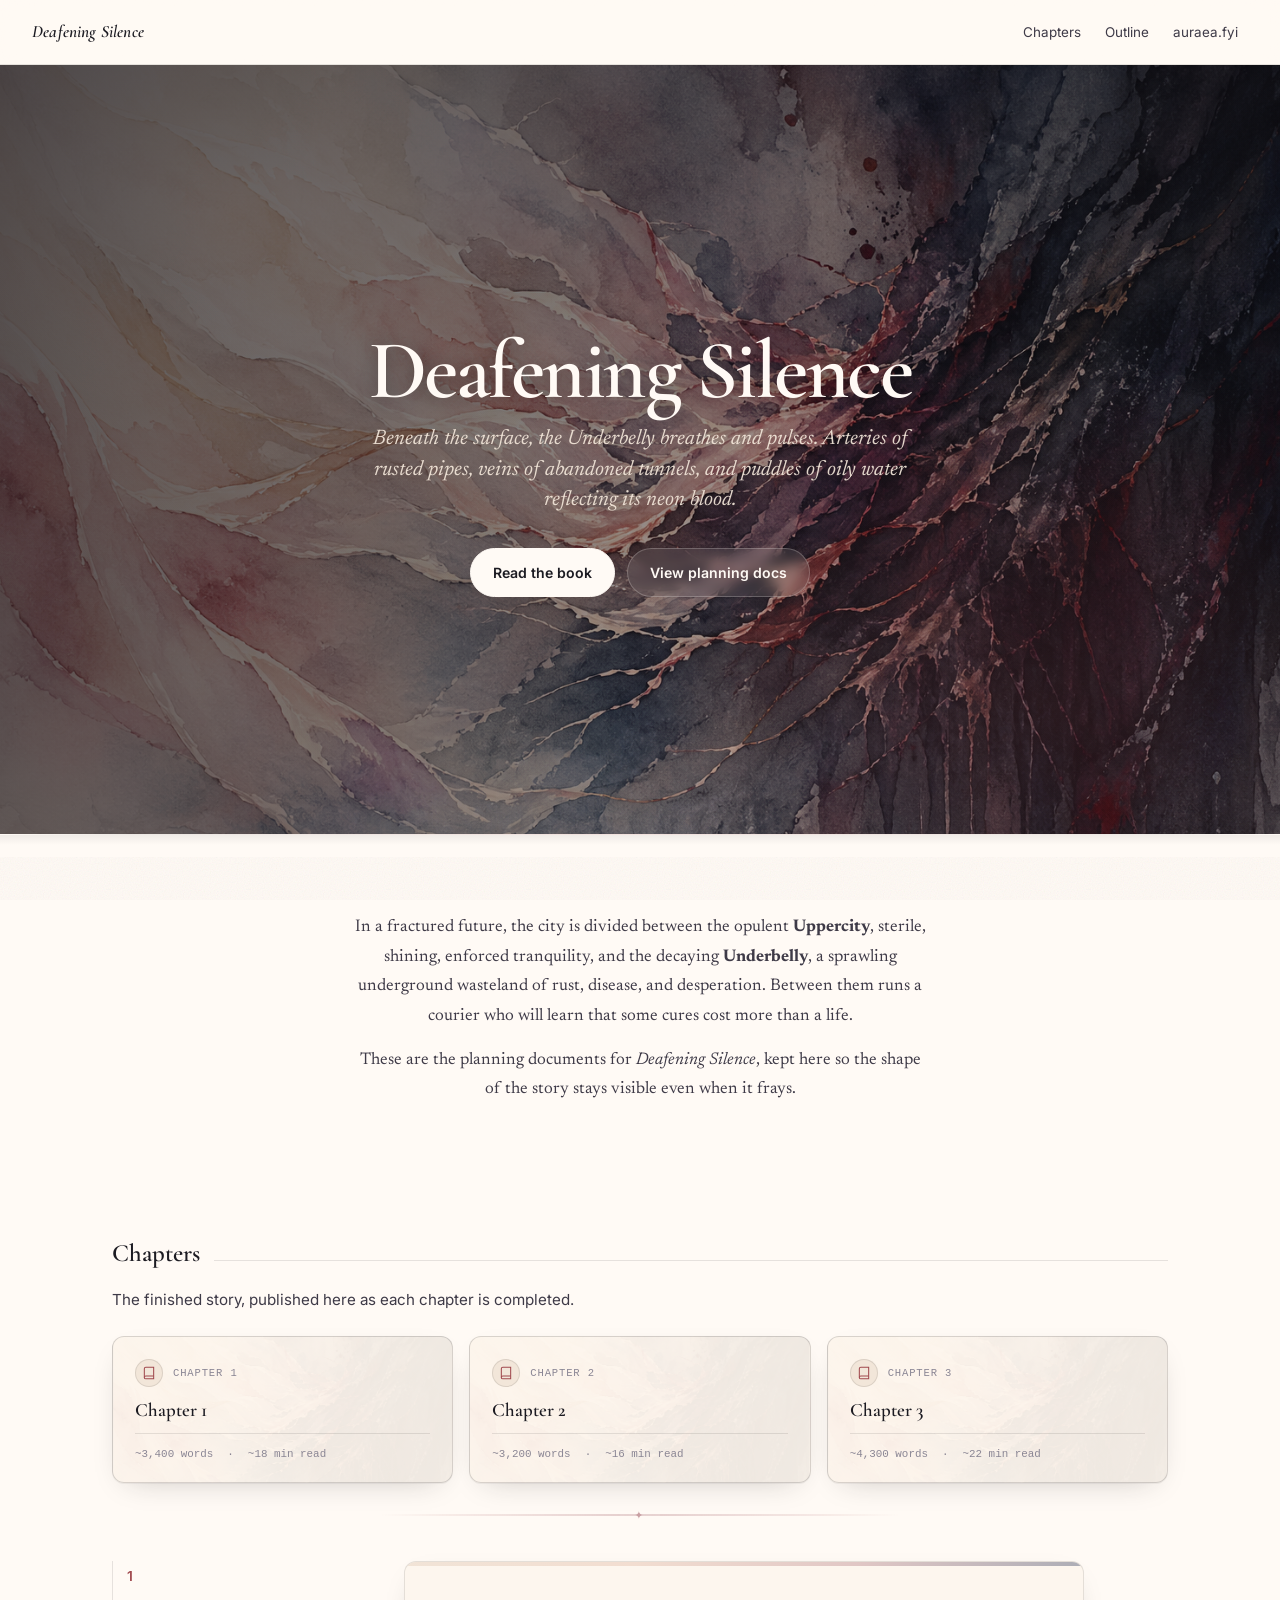
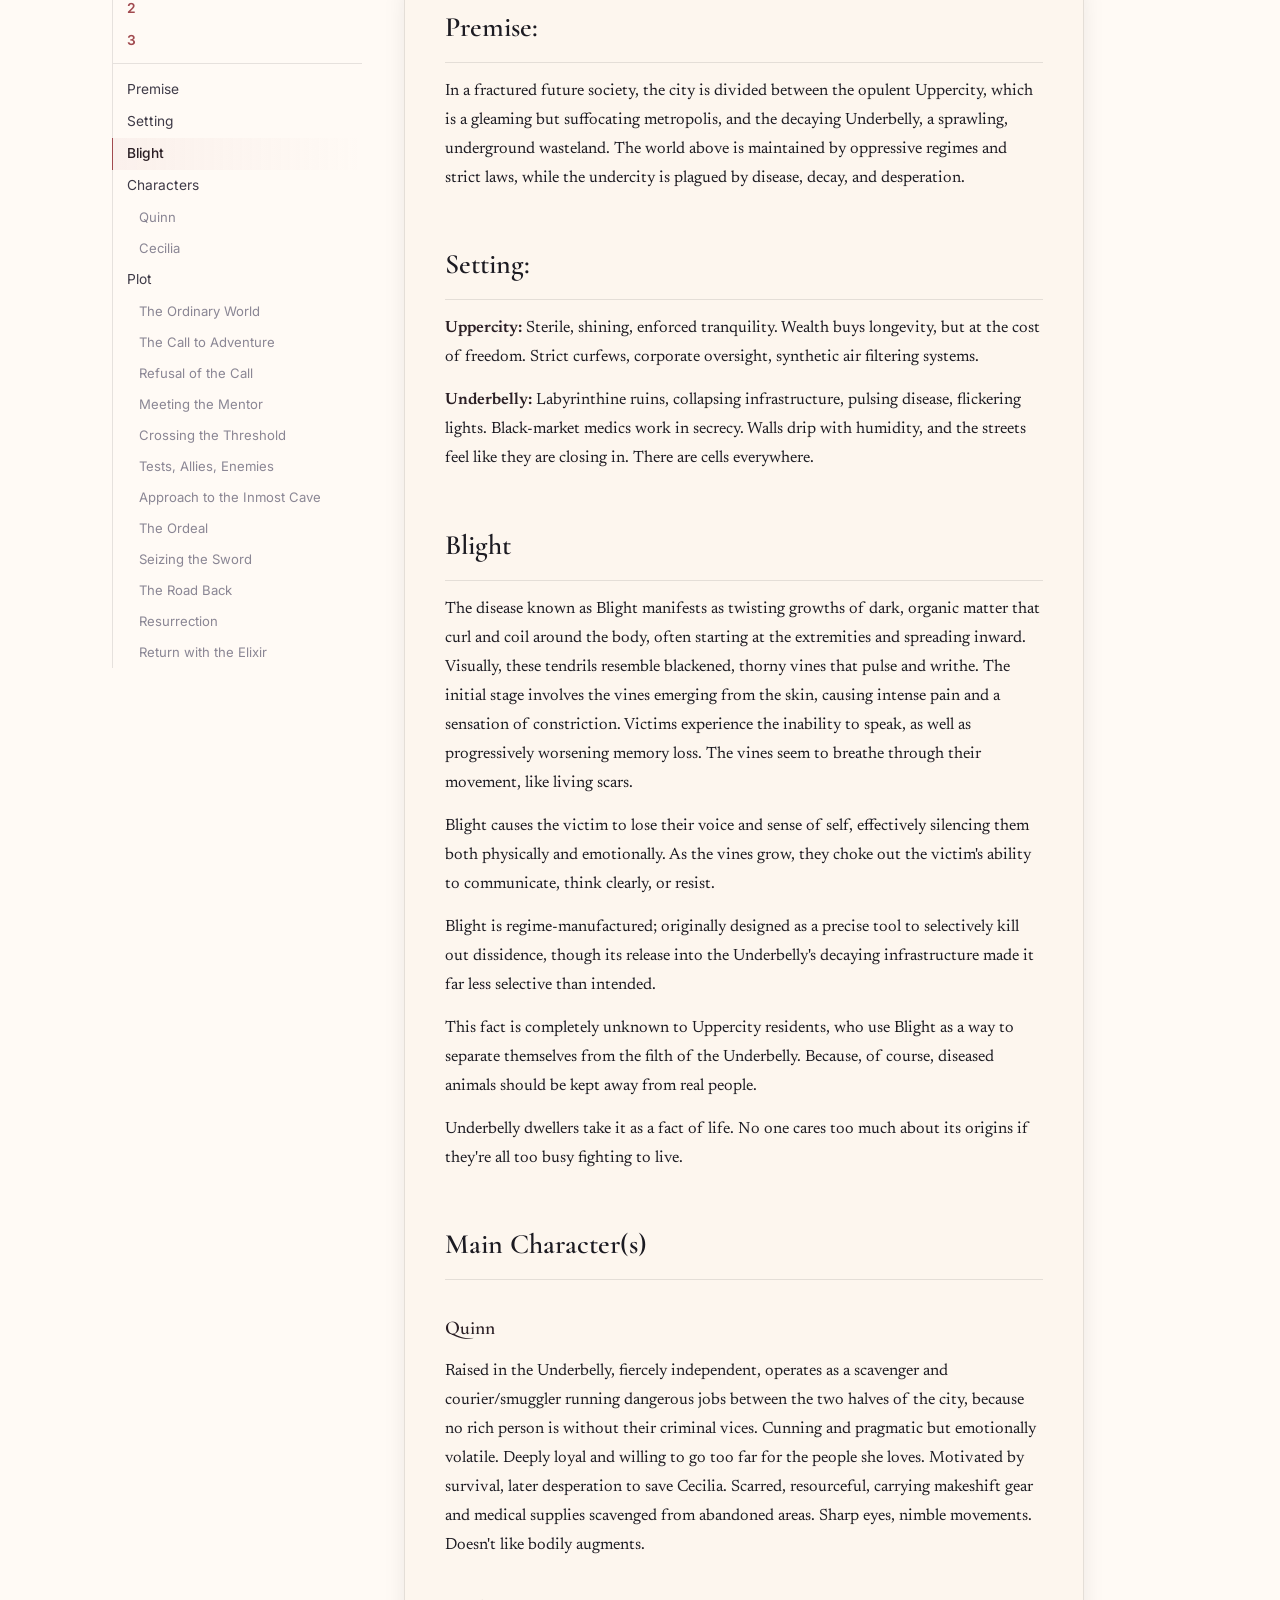
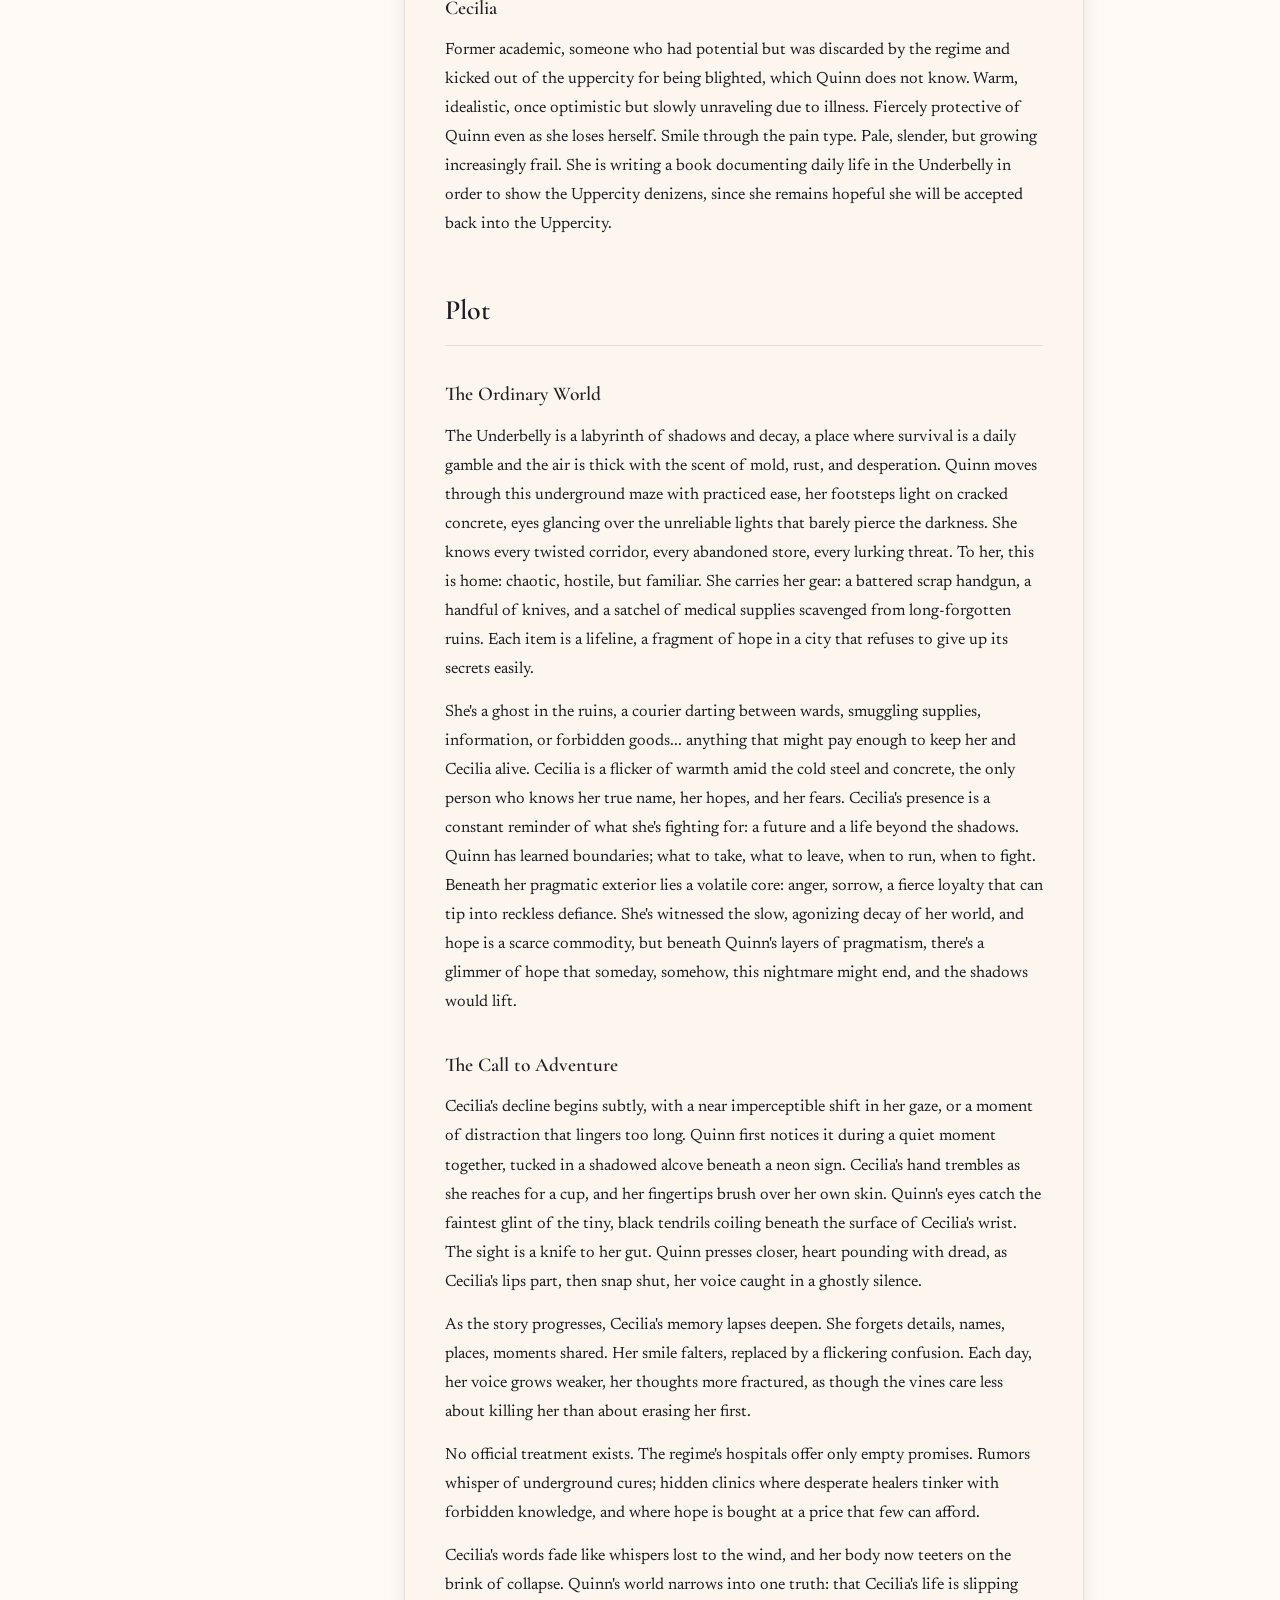
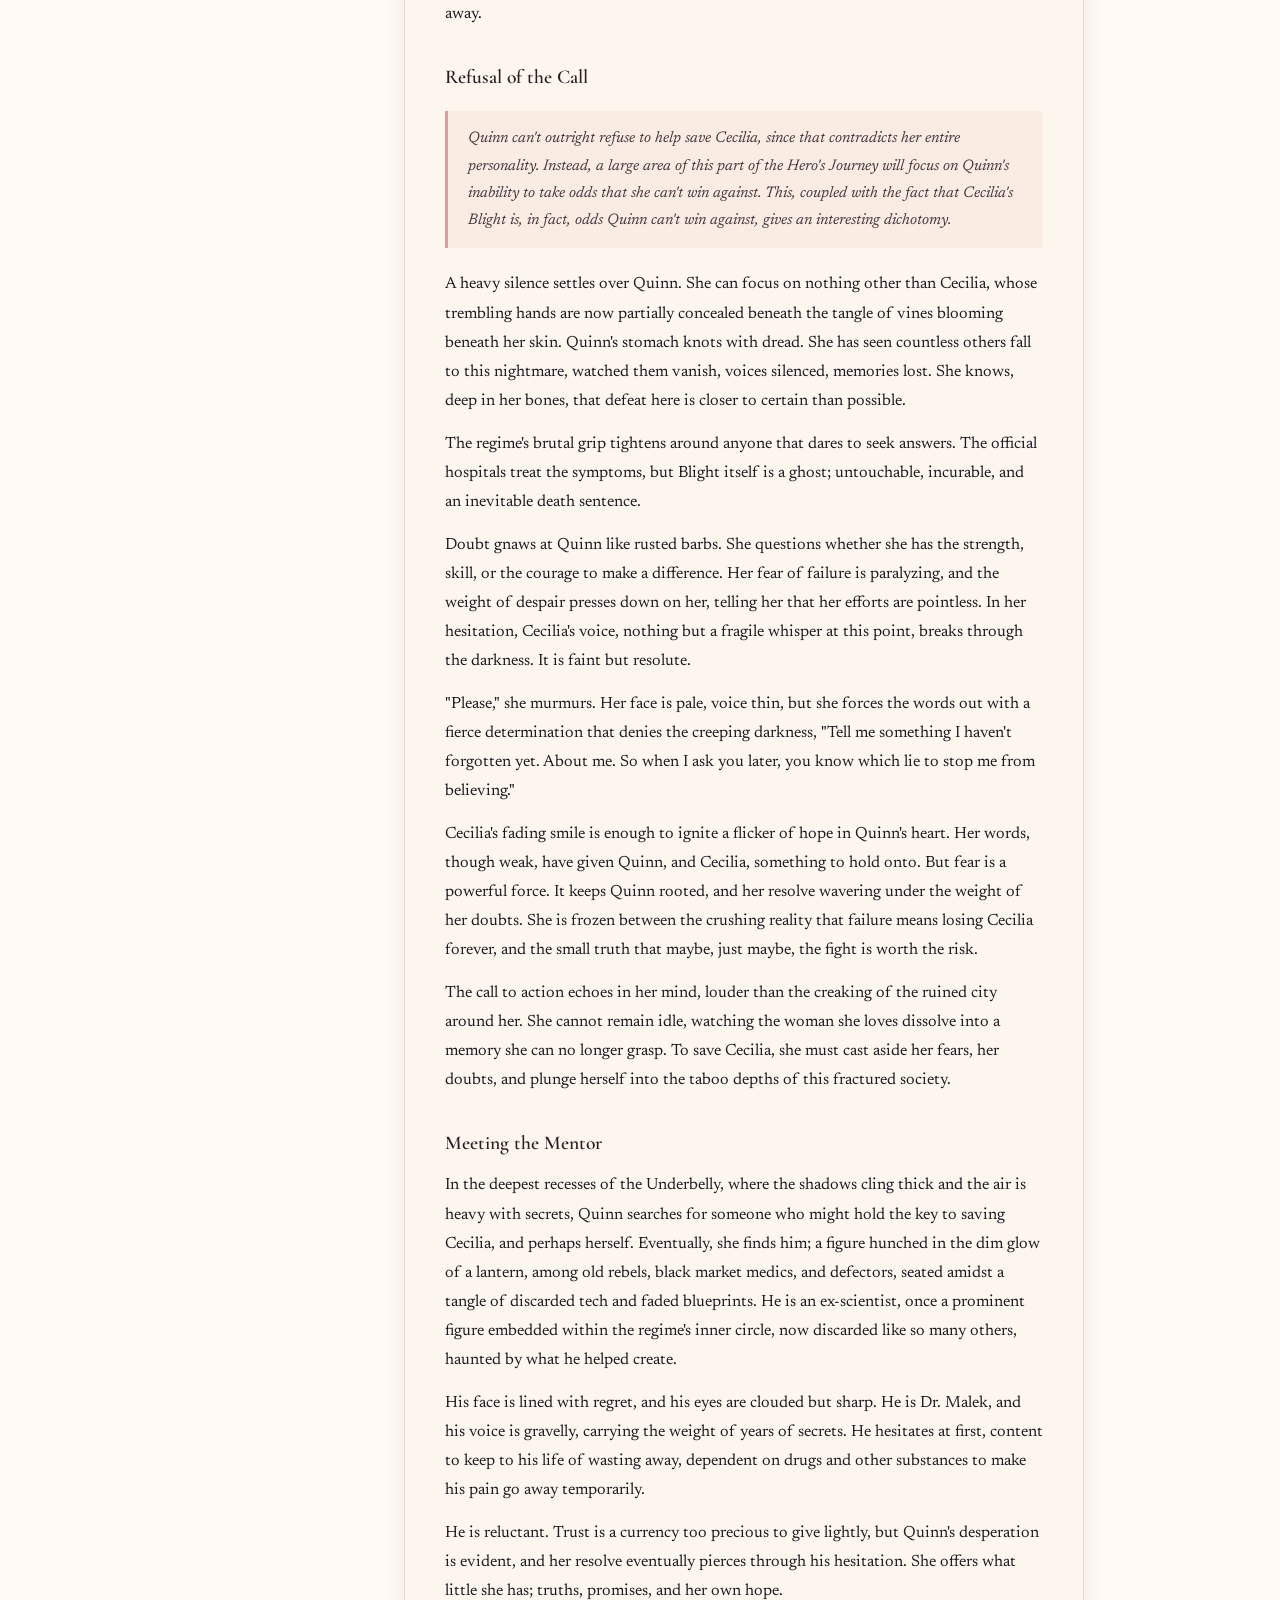
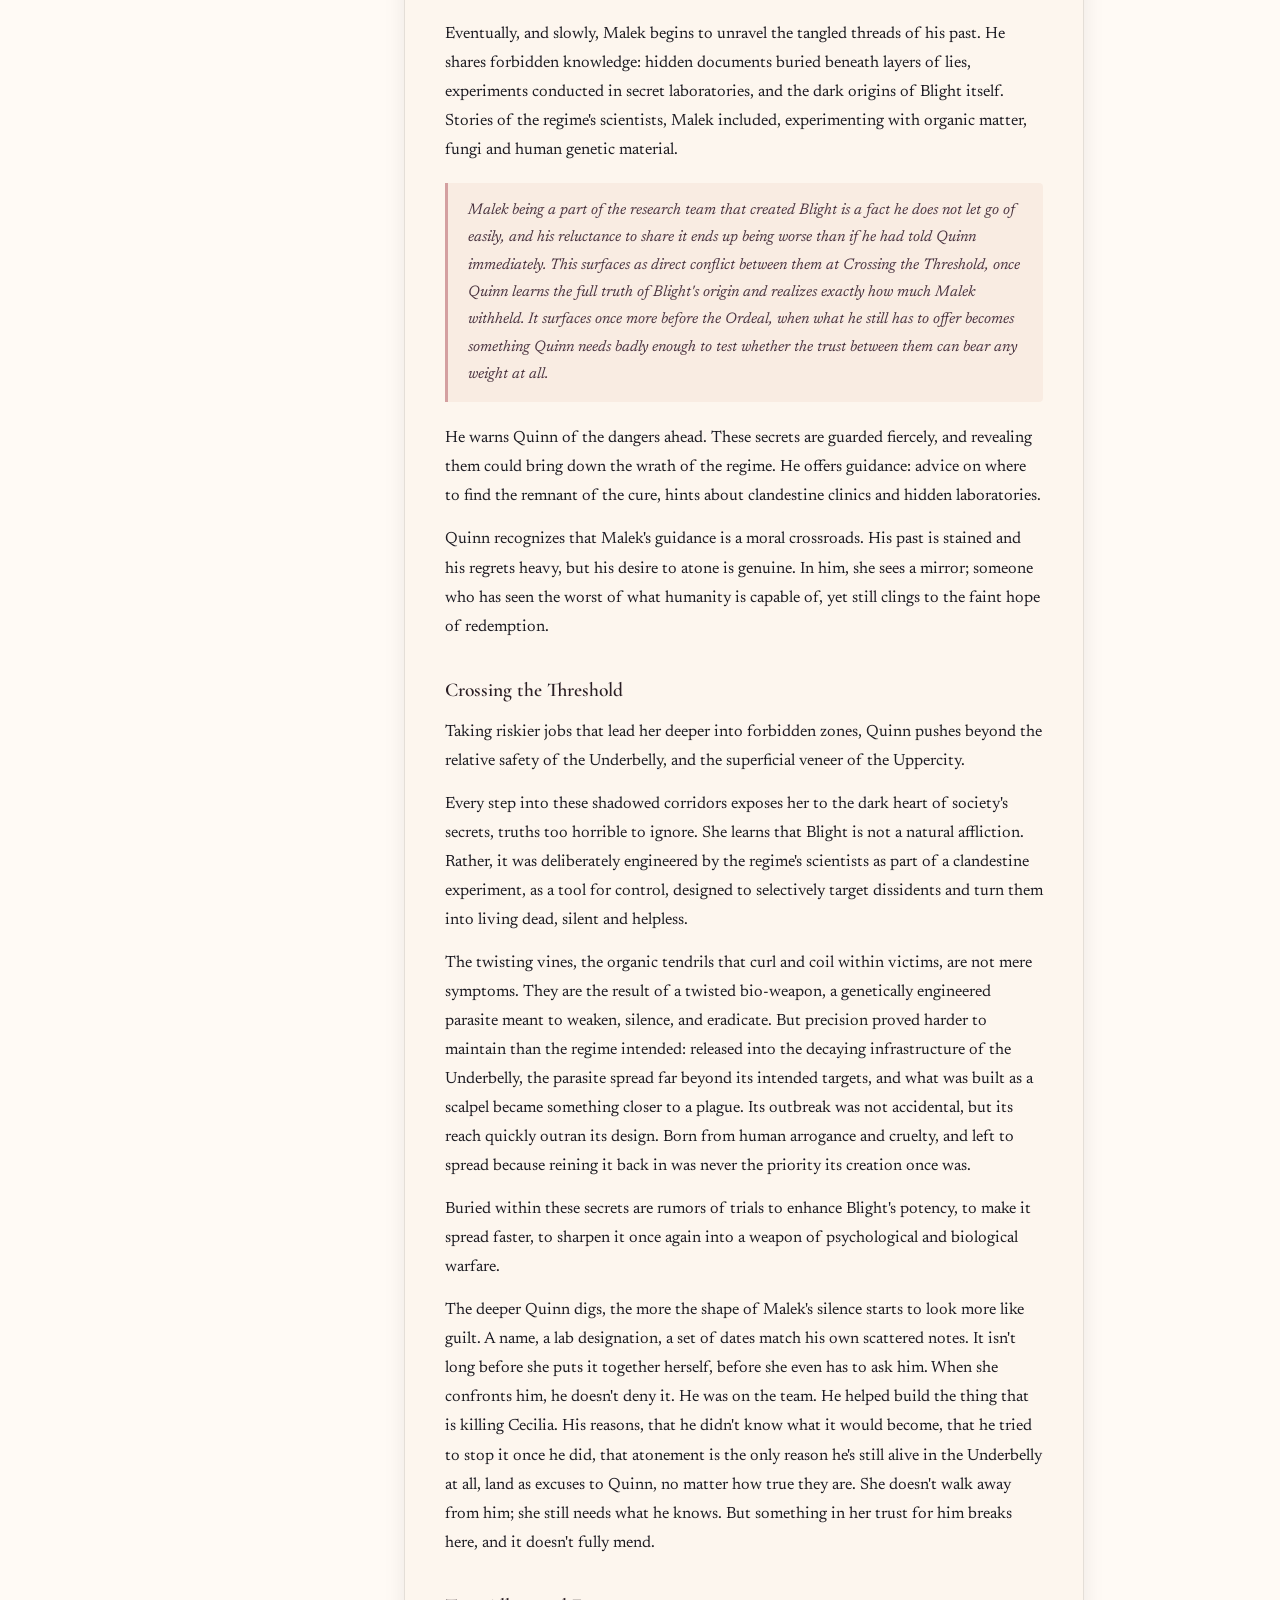
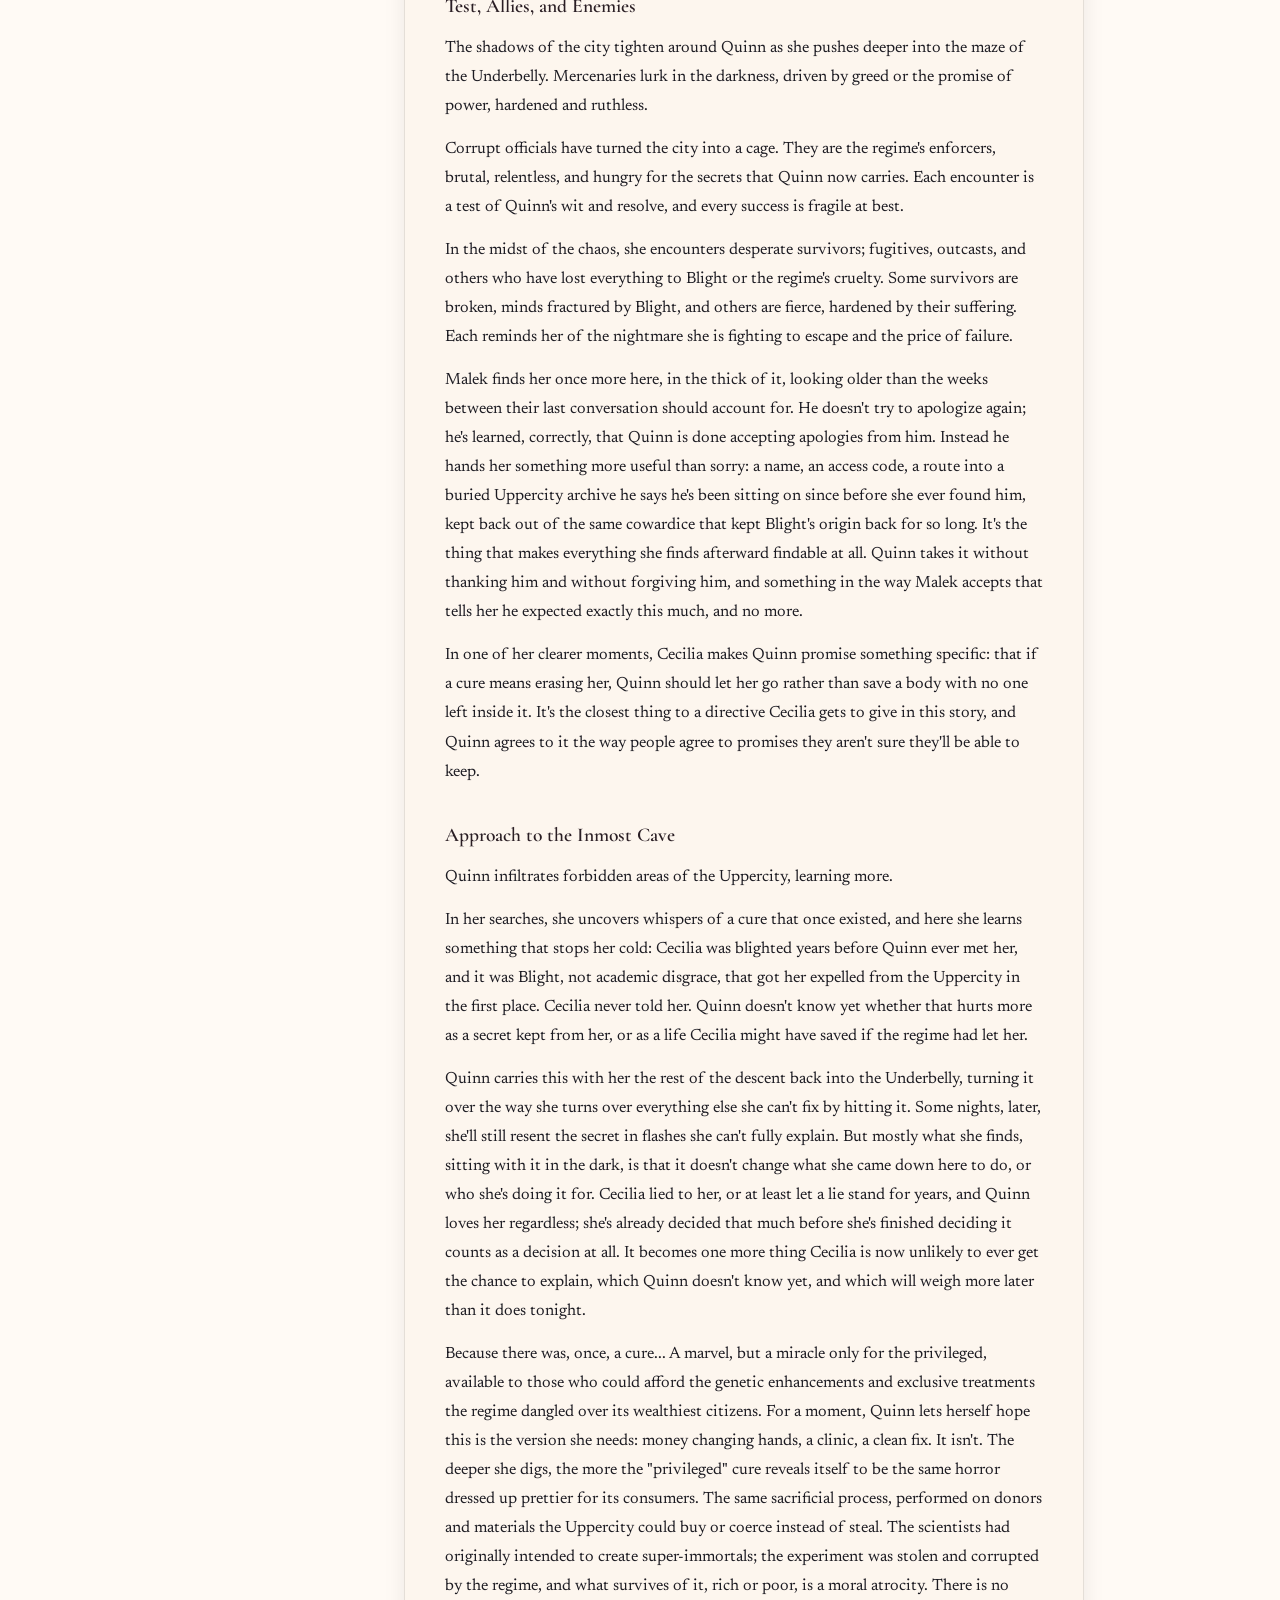
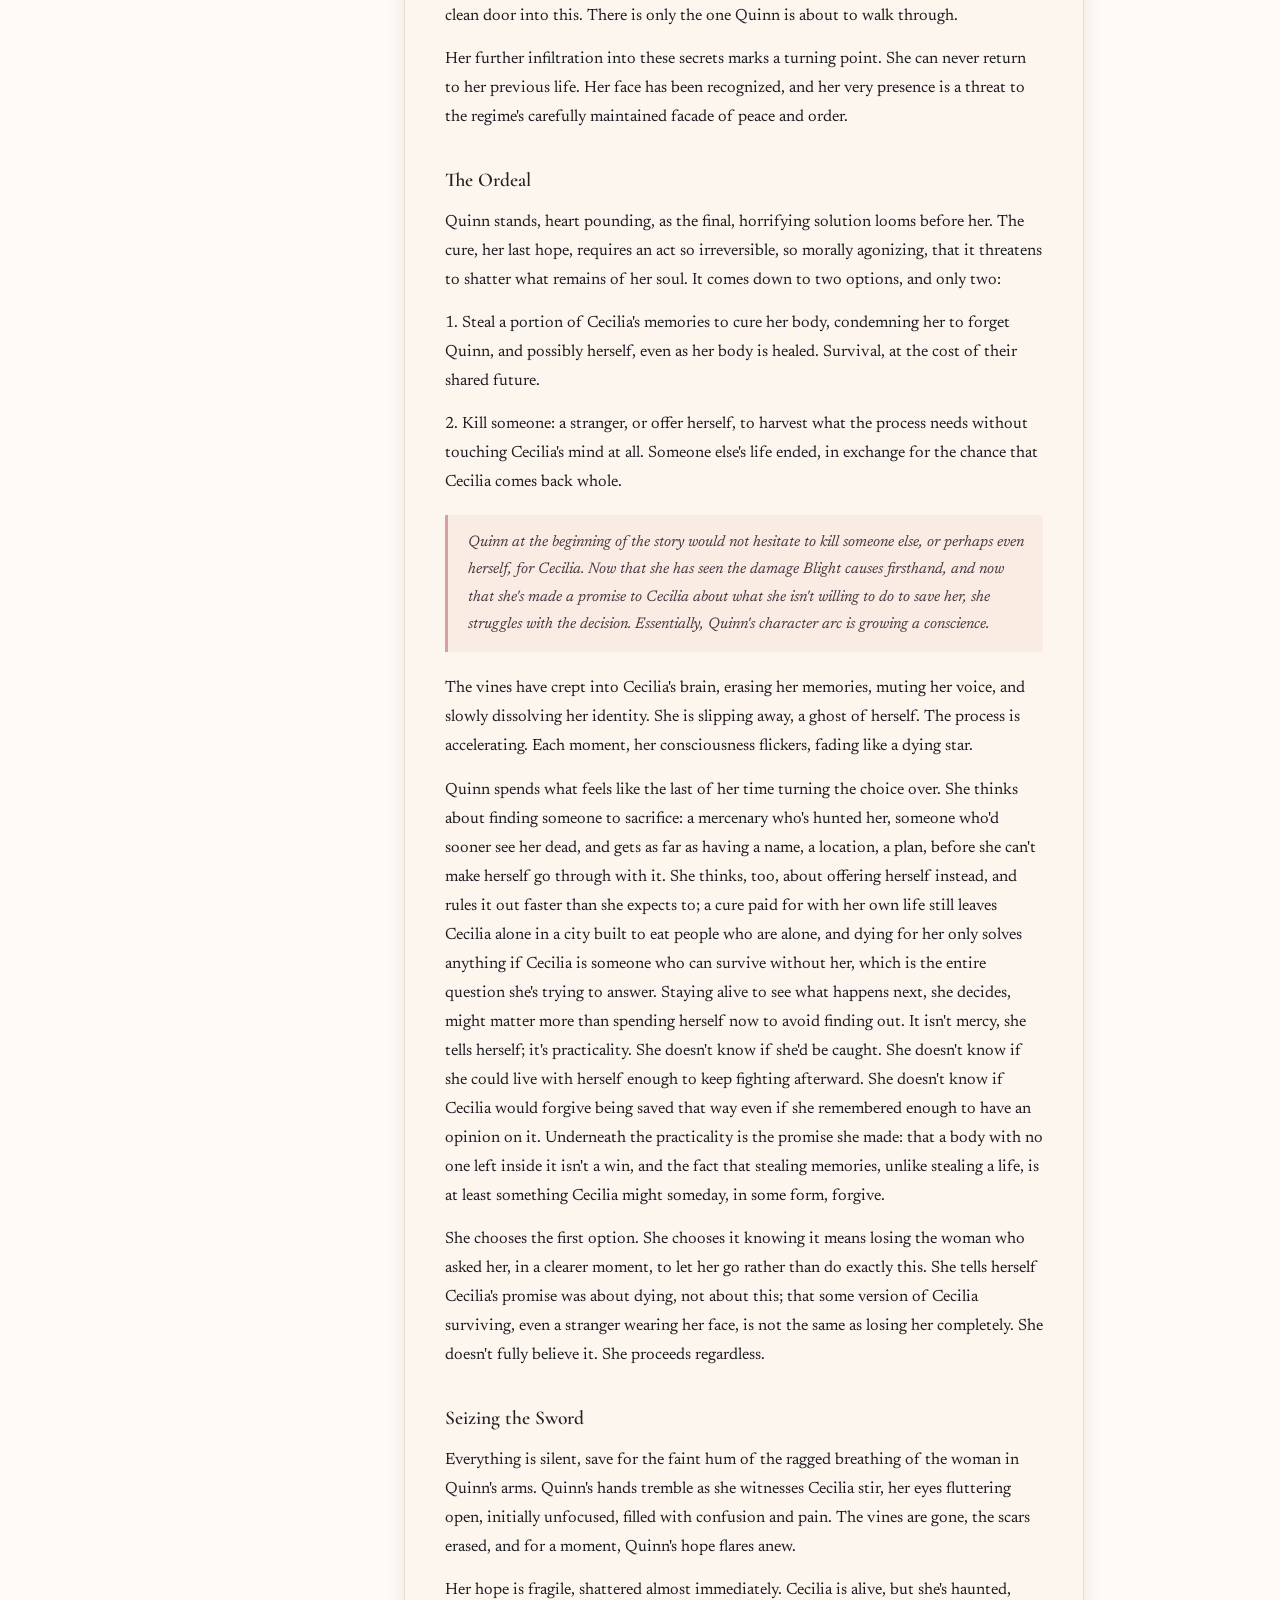
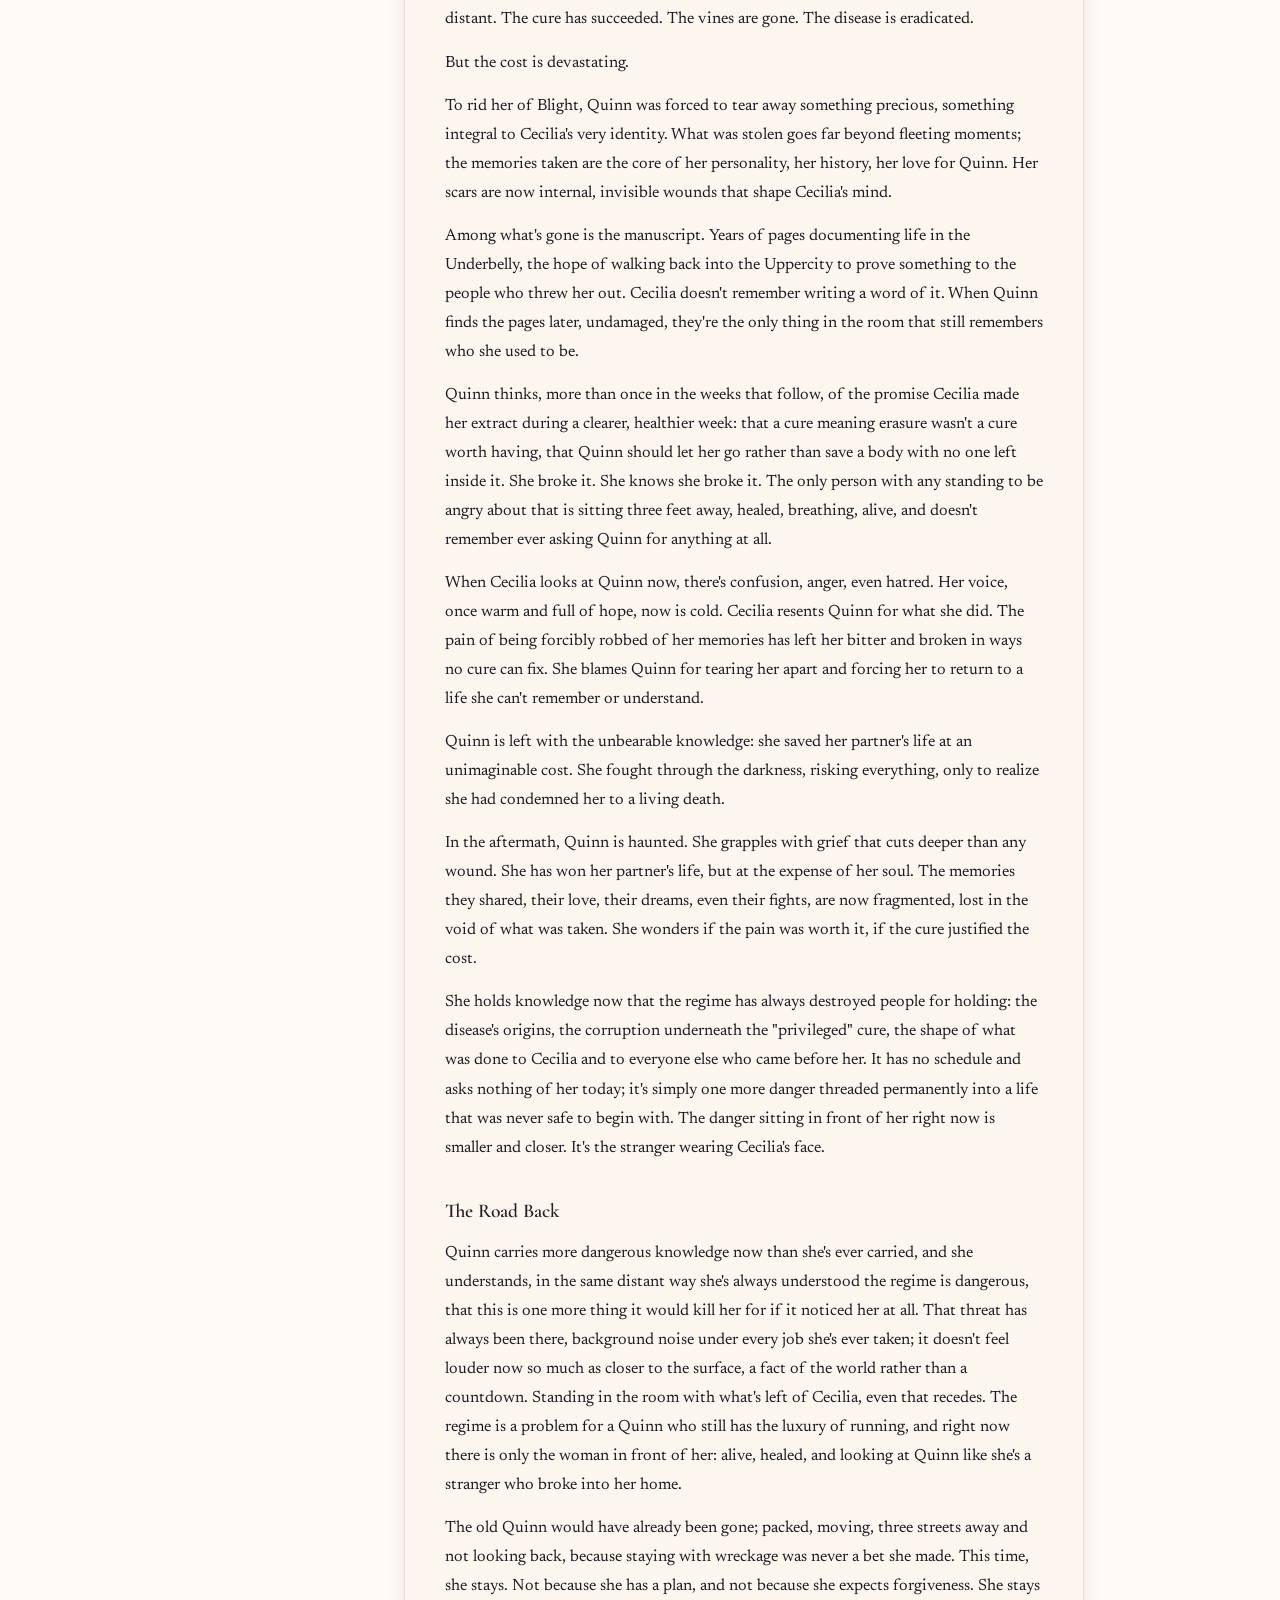
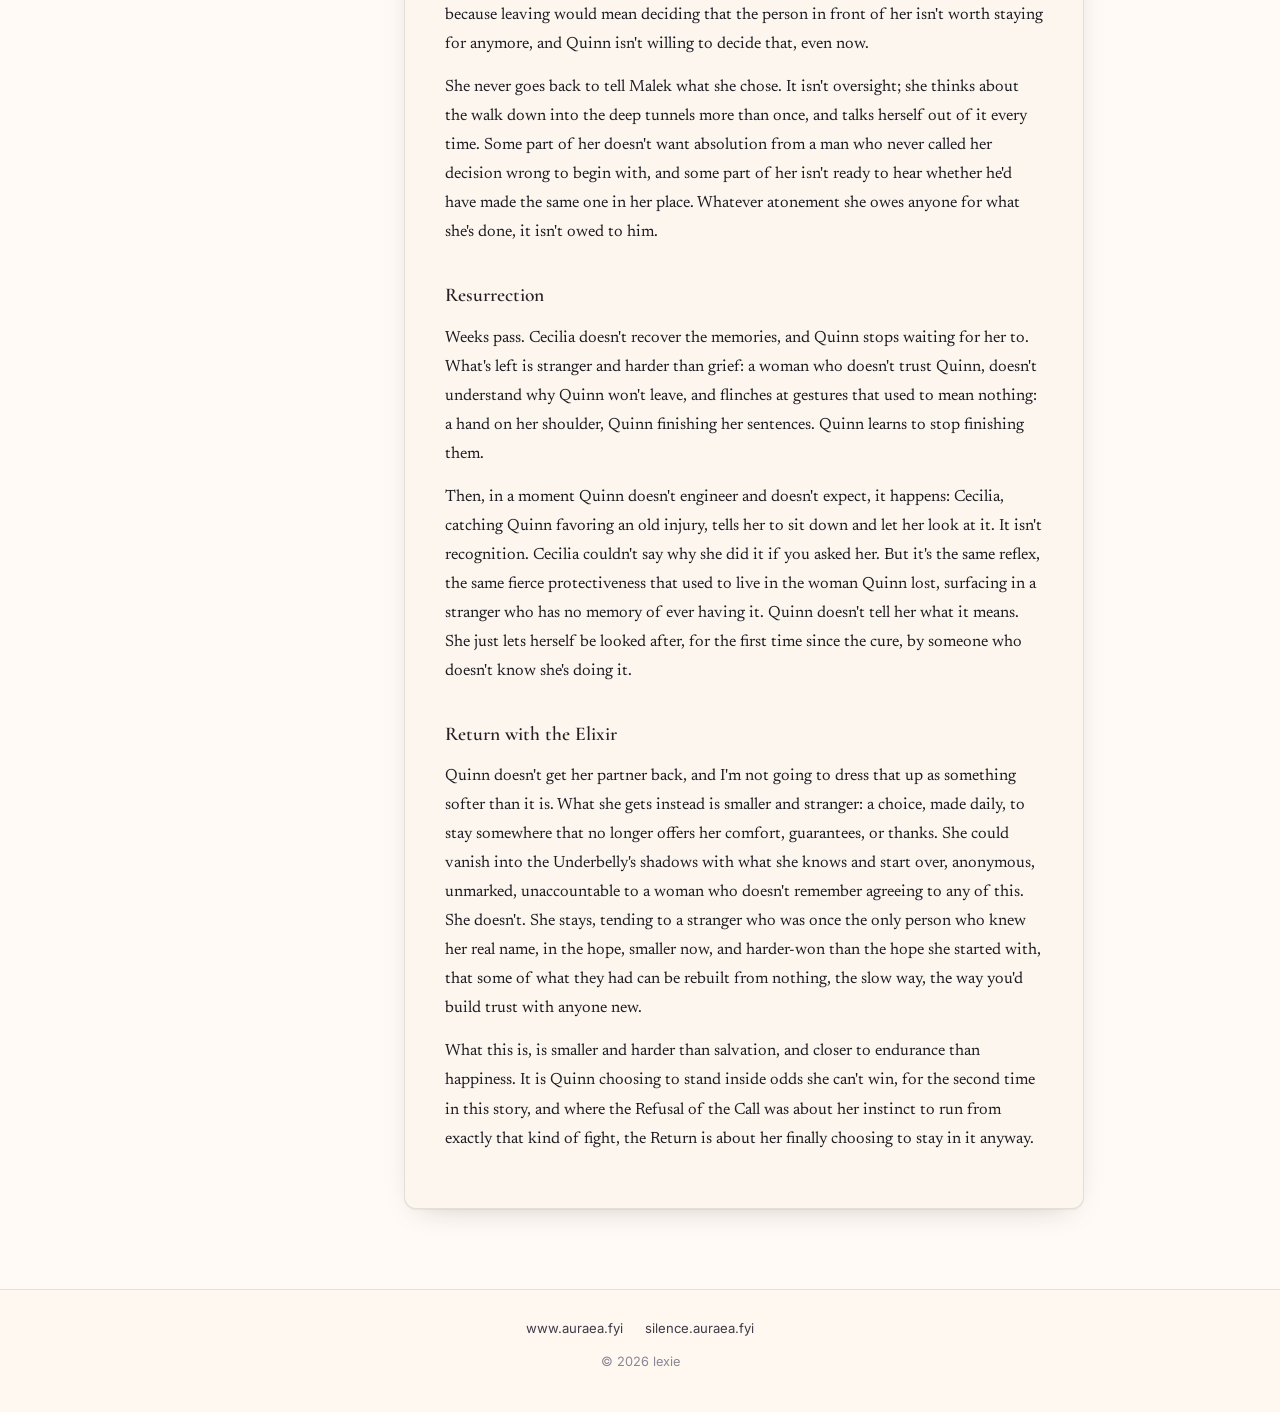
==== commit 09ad68b6: "oh hey the script actually works" ====
--- a/index.html
+++ b/index.html
@@ -81,6 +81,18 @@
         <span>~16 min read</span>
       </div>
     </a>
+    <a class="doc-card doc-card--featured" href="3/">
+      <div class="doc-top">
+        <span class="doc-icon" aria-hidden="true"><svg viewBox="0 0 24 24" fill="none" stroke="currentColor" stroke-width="1.8"><path d="M4 19.5A2.5 2.5 0 0 1 6.5 17H20"/><path d="M6.5 2H20v20H6.5A2.5 2.5 0 0 1 4 19.5v-15A2.5 2.5 0 0 1 6.5 2z"/></svg></span>
+        <span>Chapter 3</span>
+      </div>
+      <h3>Chapter 3</h3>
+      <div class="doc-meta">
+        <span>~4,300 words</span>
+        <span>·</span>
+        <span>~22 min read</span>
+      </div>
+    </a>
   </div>
 </div>
 
@@ -91,6 +103,7 @@
     <ol>
       <li><a href="1/" style="color:var(--rose-deep); font-weight:600;">1</a></li>
       <li><a href="2/" style="color:var(--rose-deep); font-weight:600;">2</a></li>
+      <li><a href="3/" style="color:var(--rose-deep); font-weight:600;">3</a></li>
       <li style="margin:6px 0 10px; height:1px; background:var(--line); list-style:none;"></li>
       <li><a href="#premise">Premise</a></li>
       <li><a href="#setting">Setting</a></li>
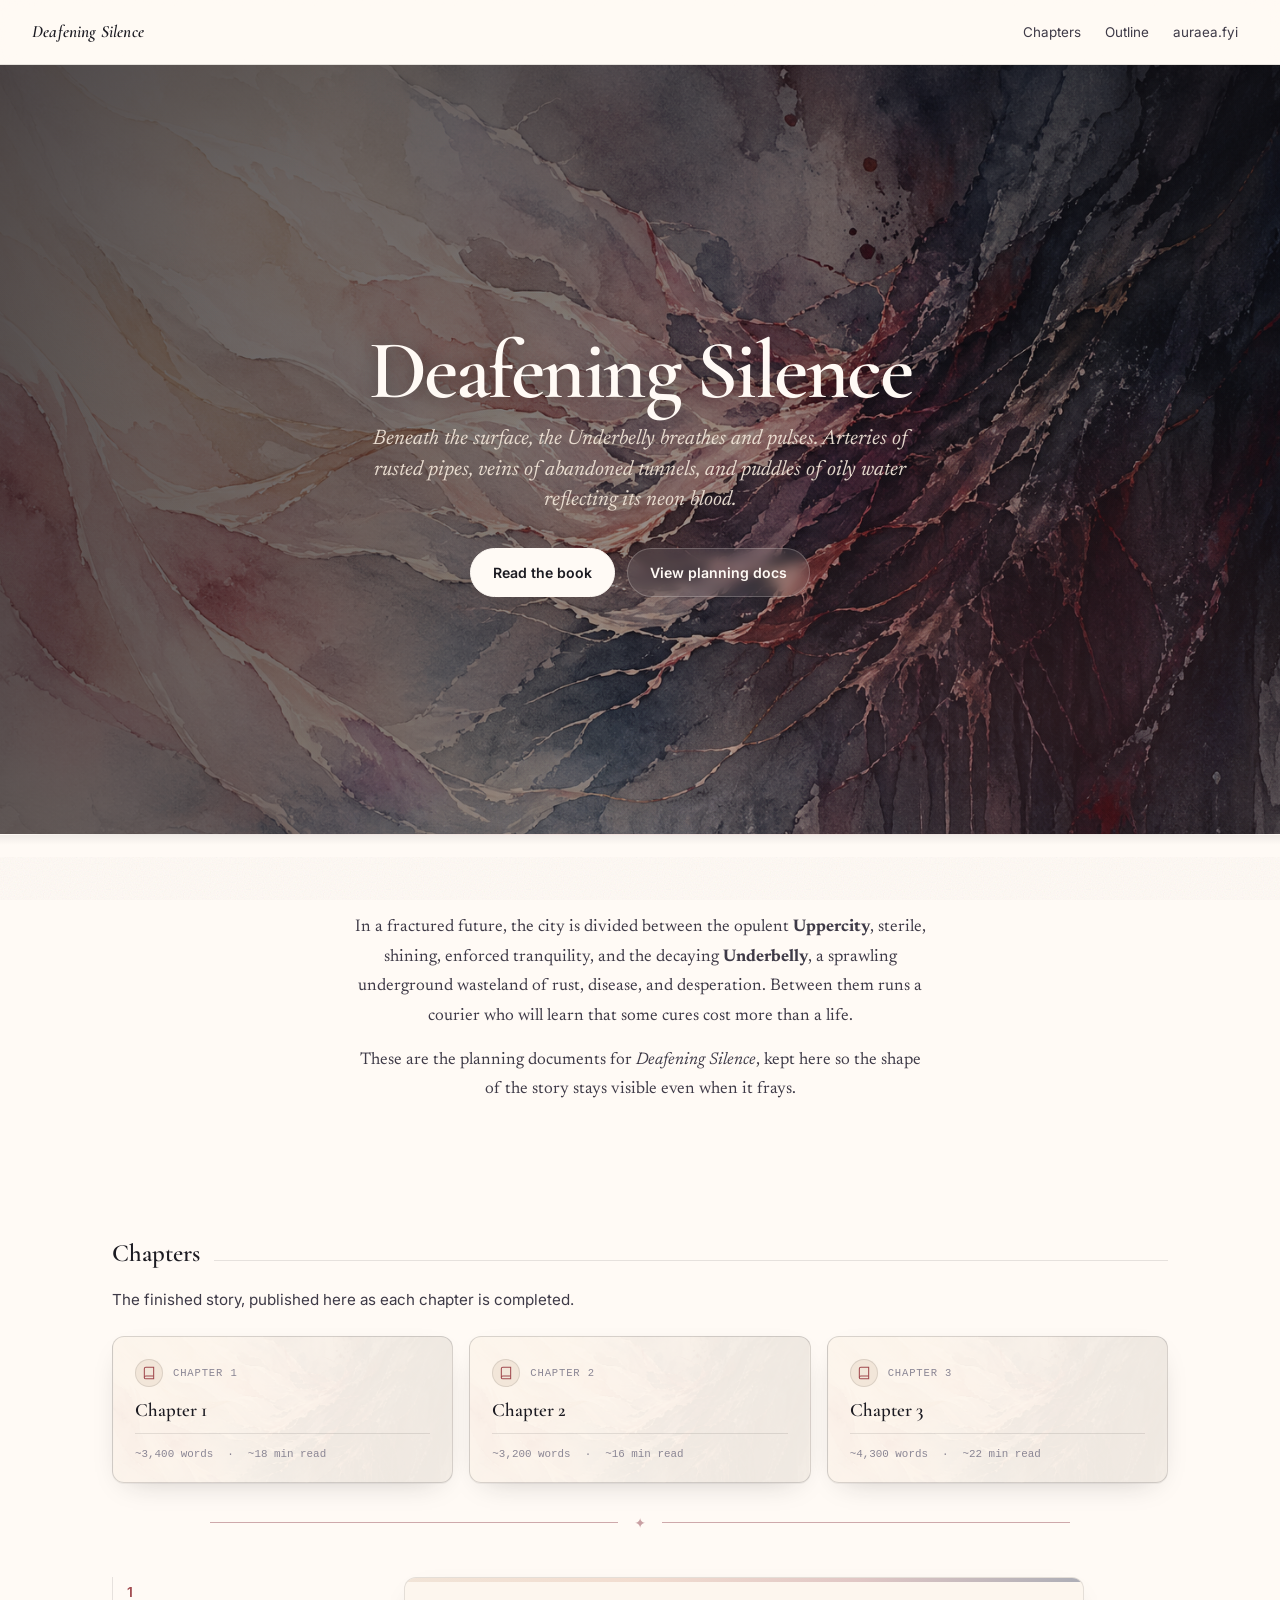
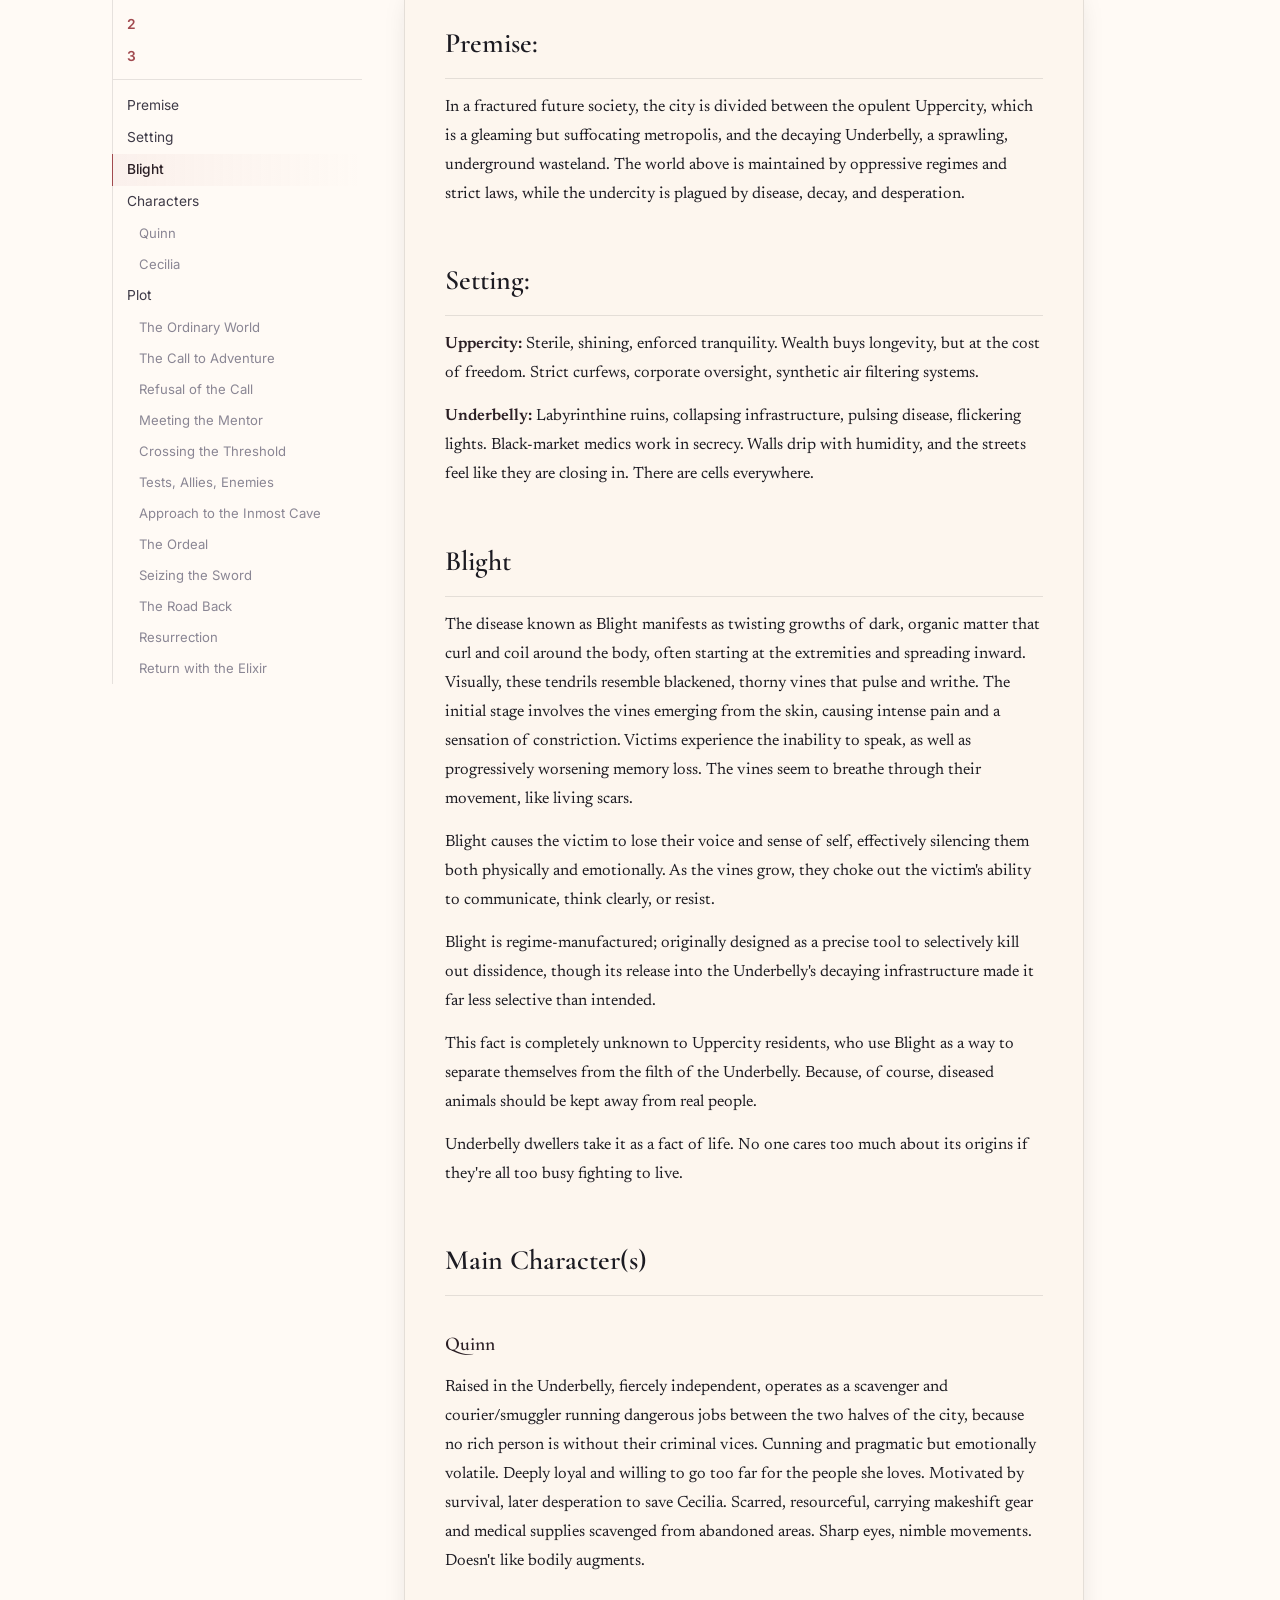
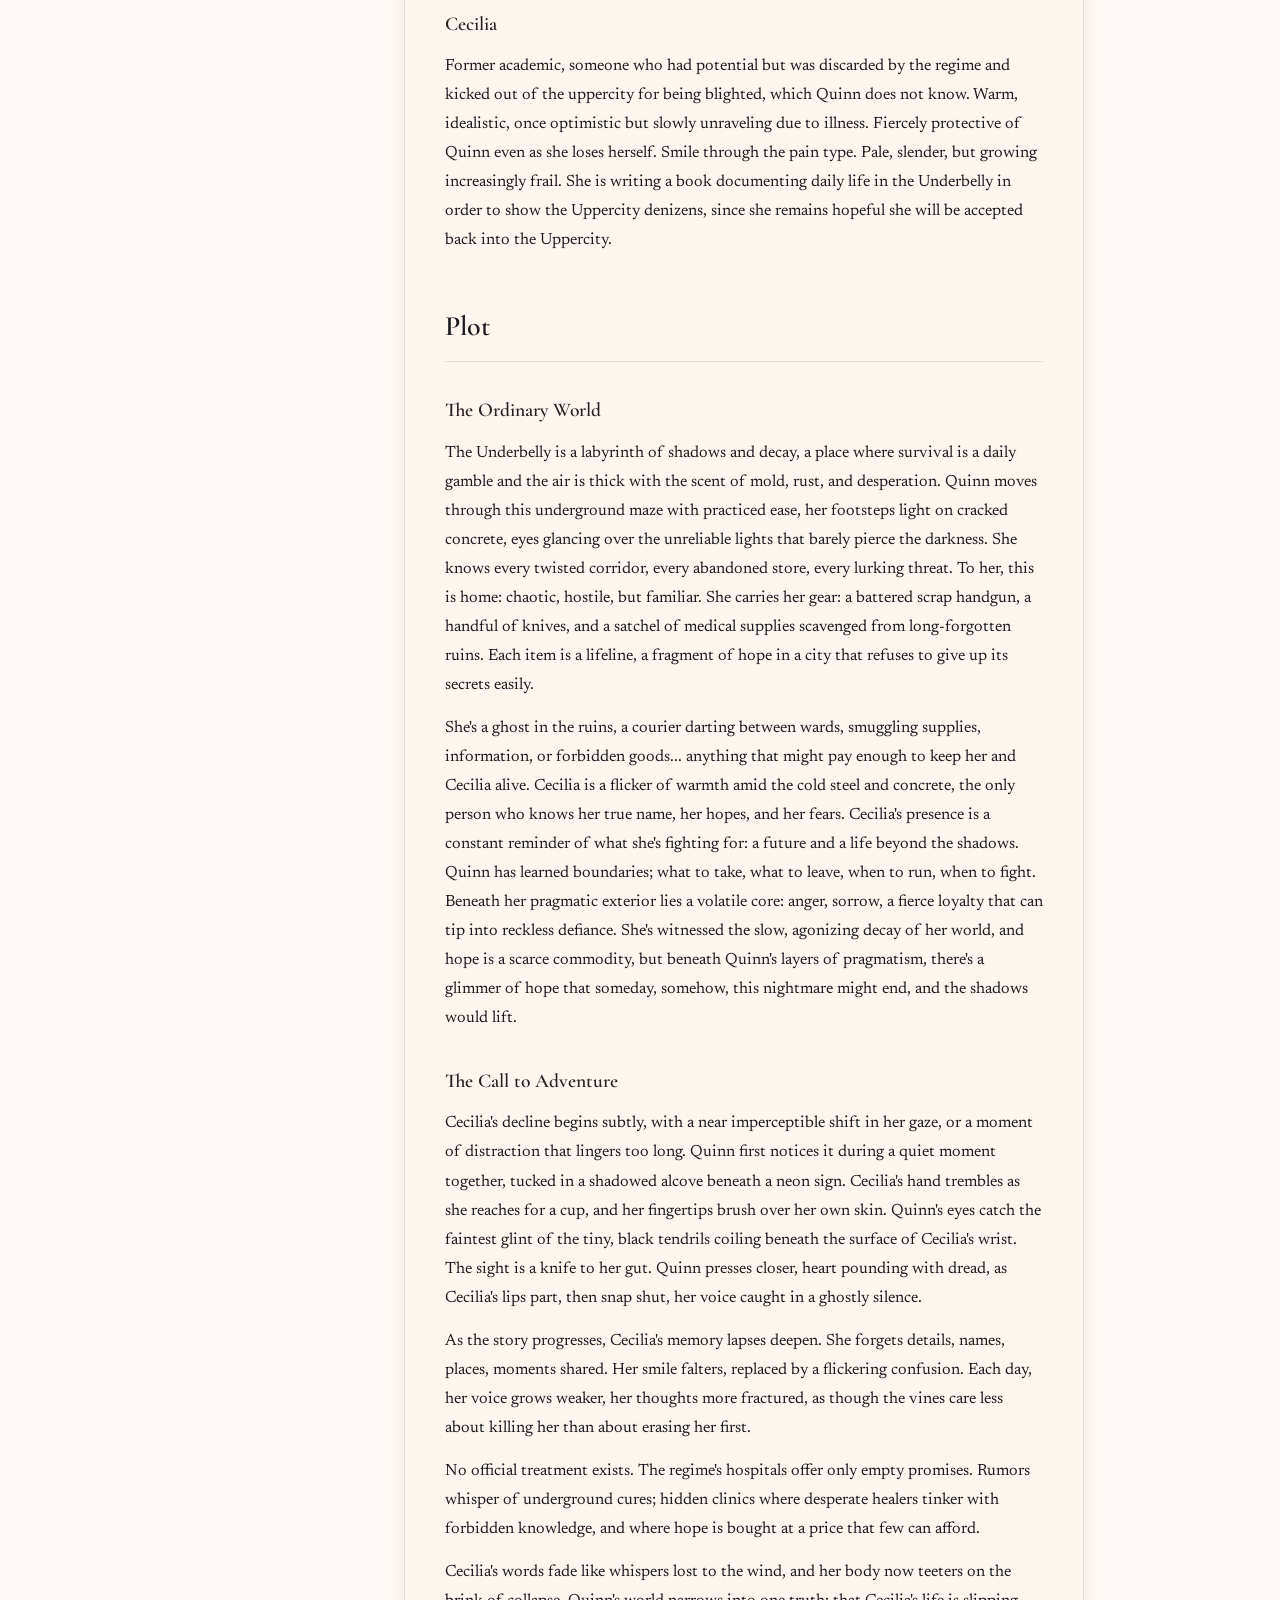
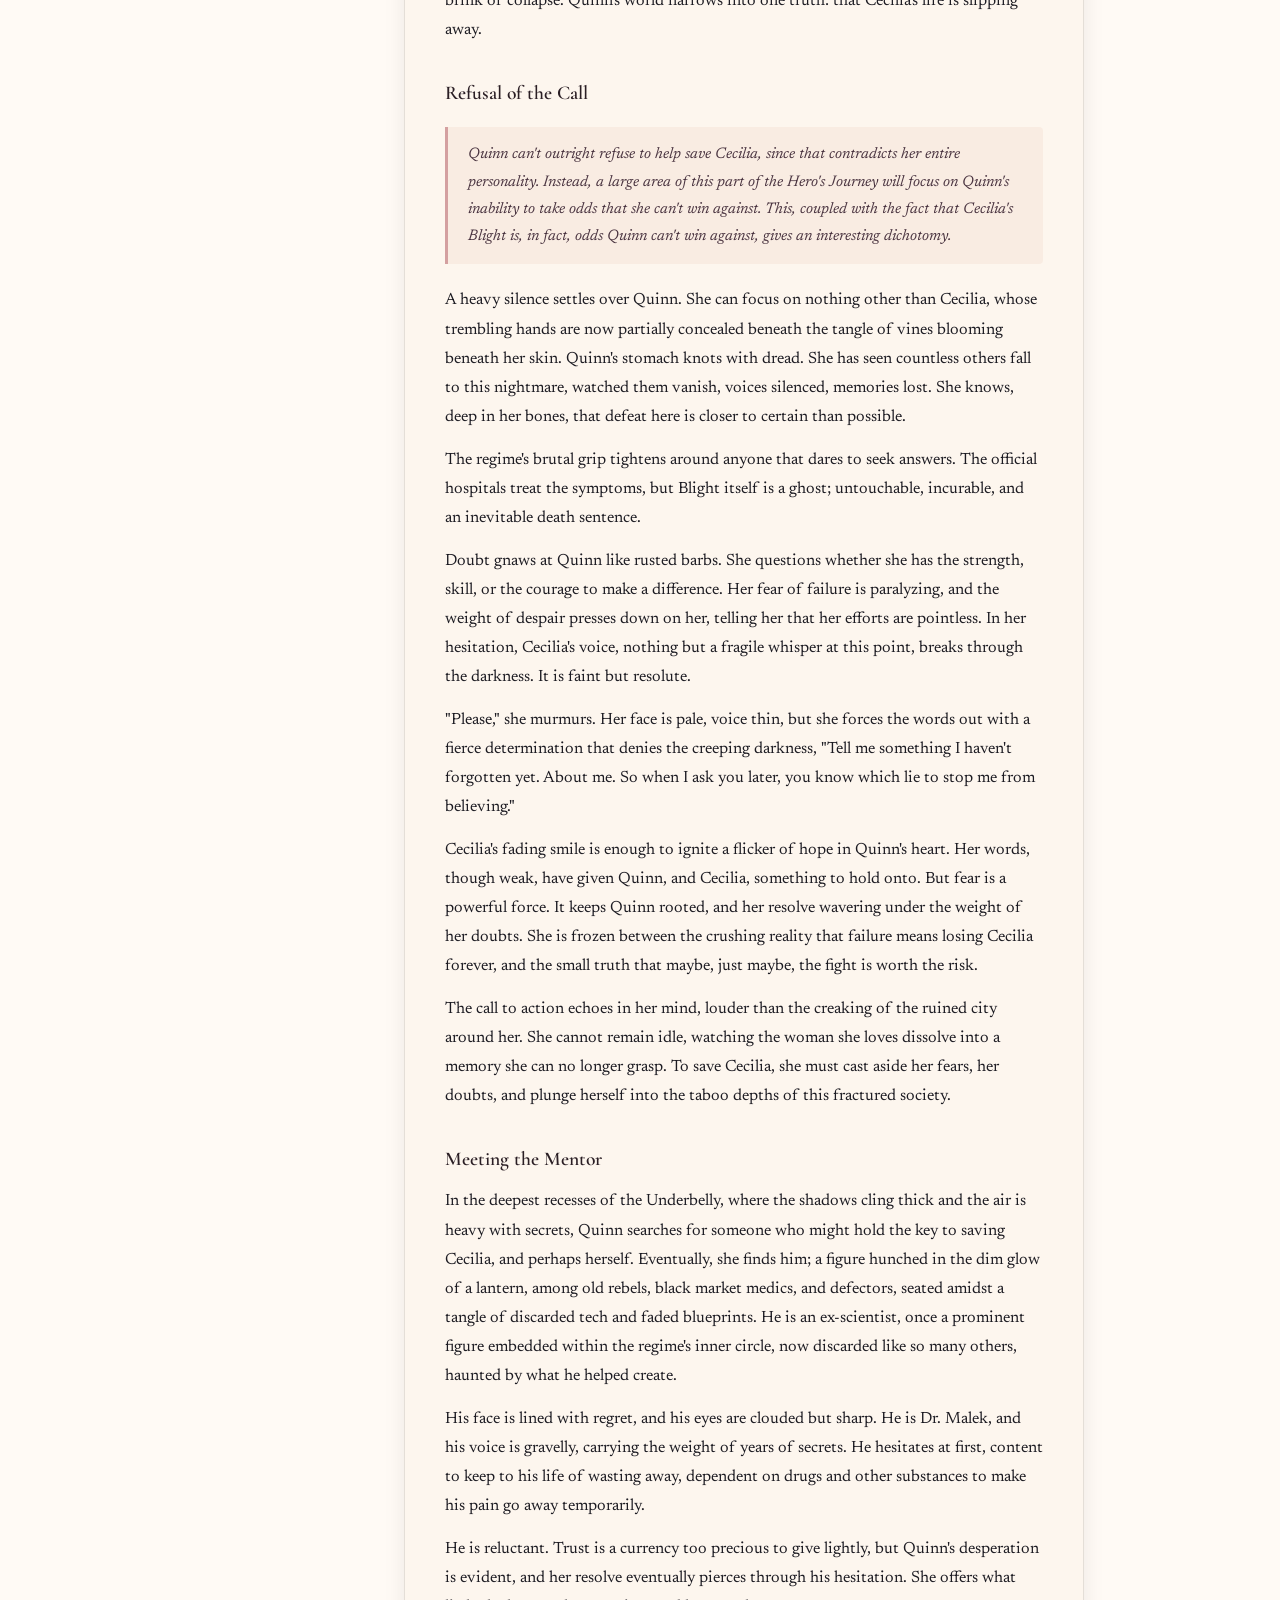
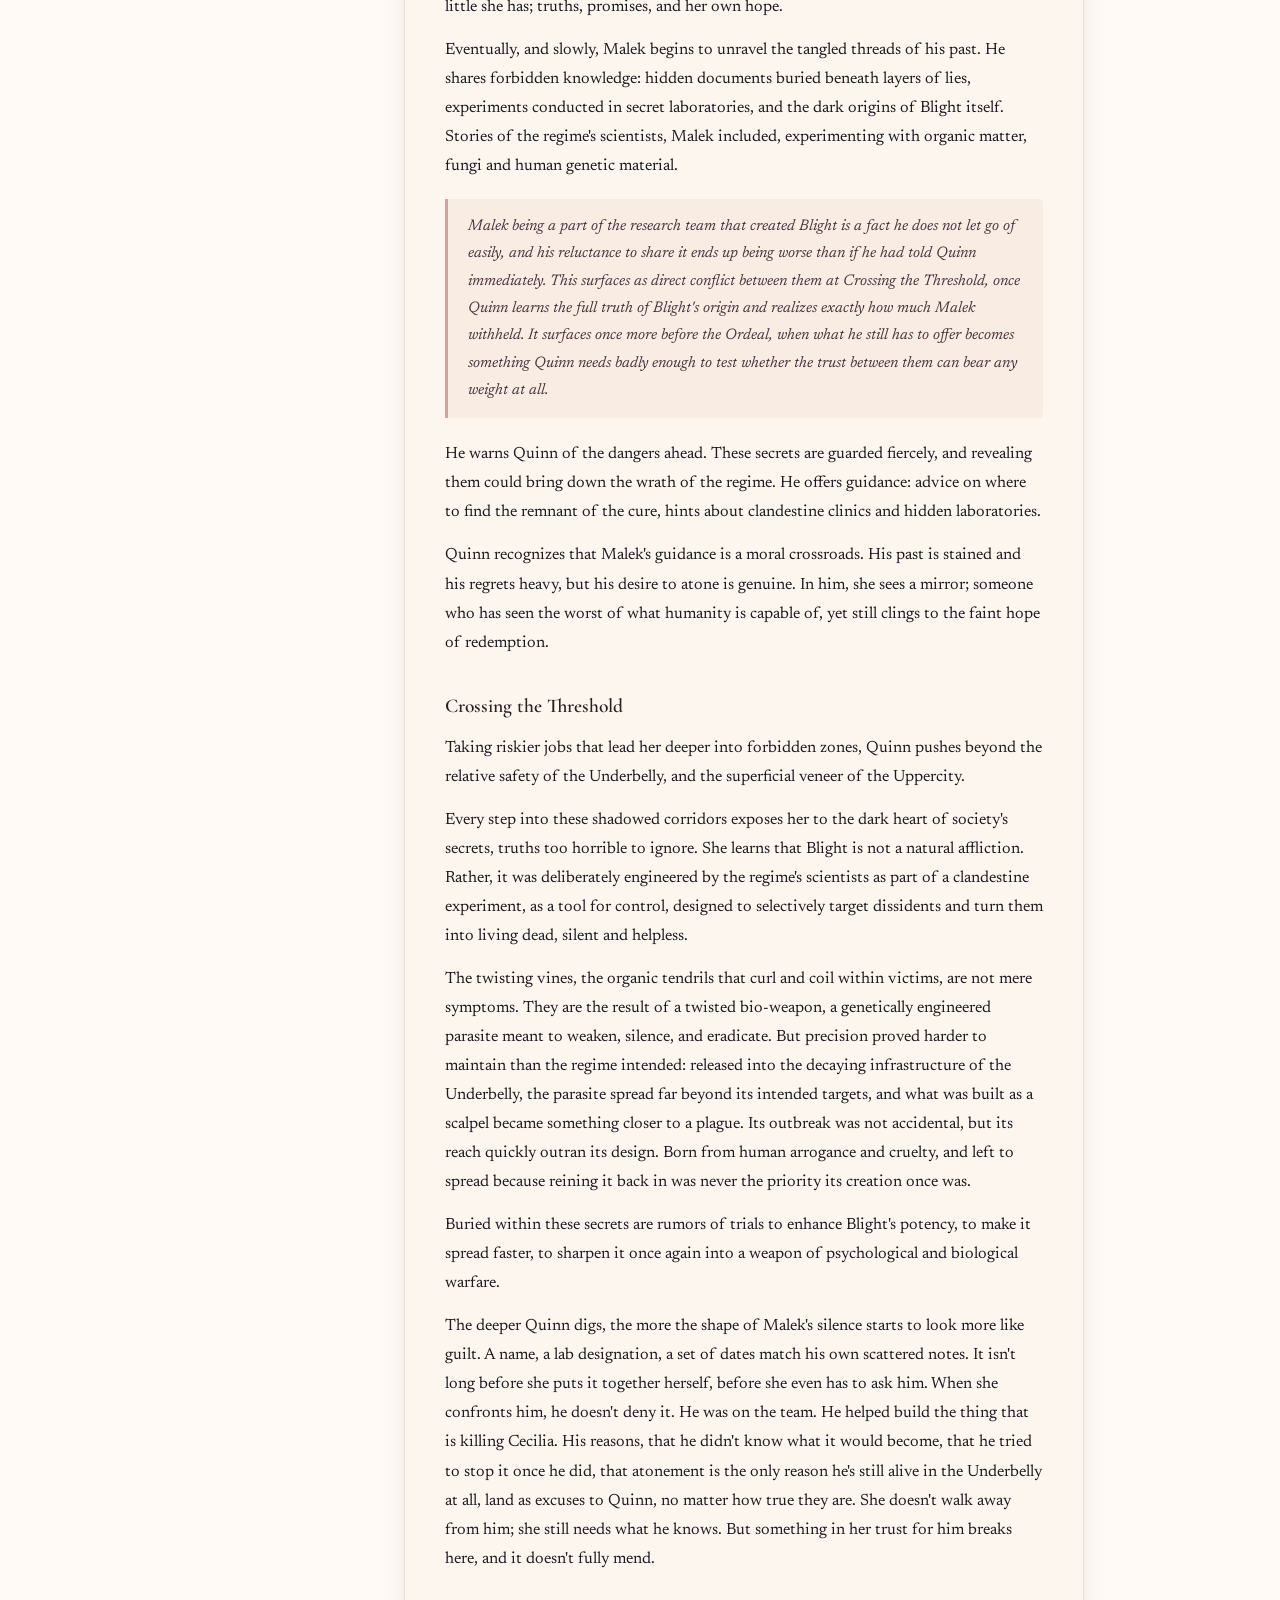
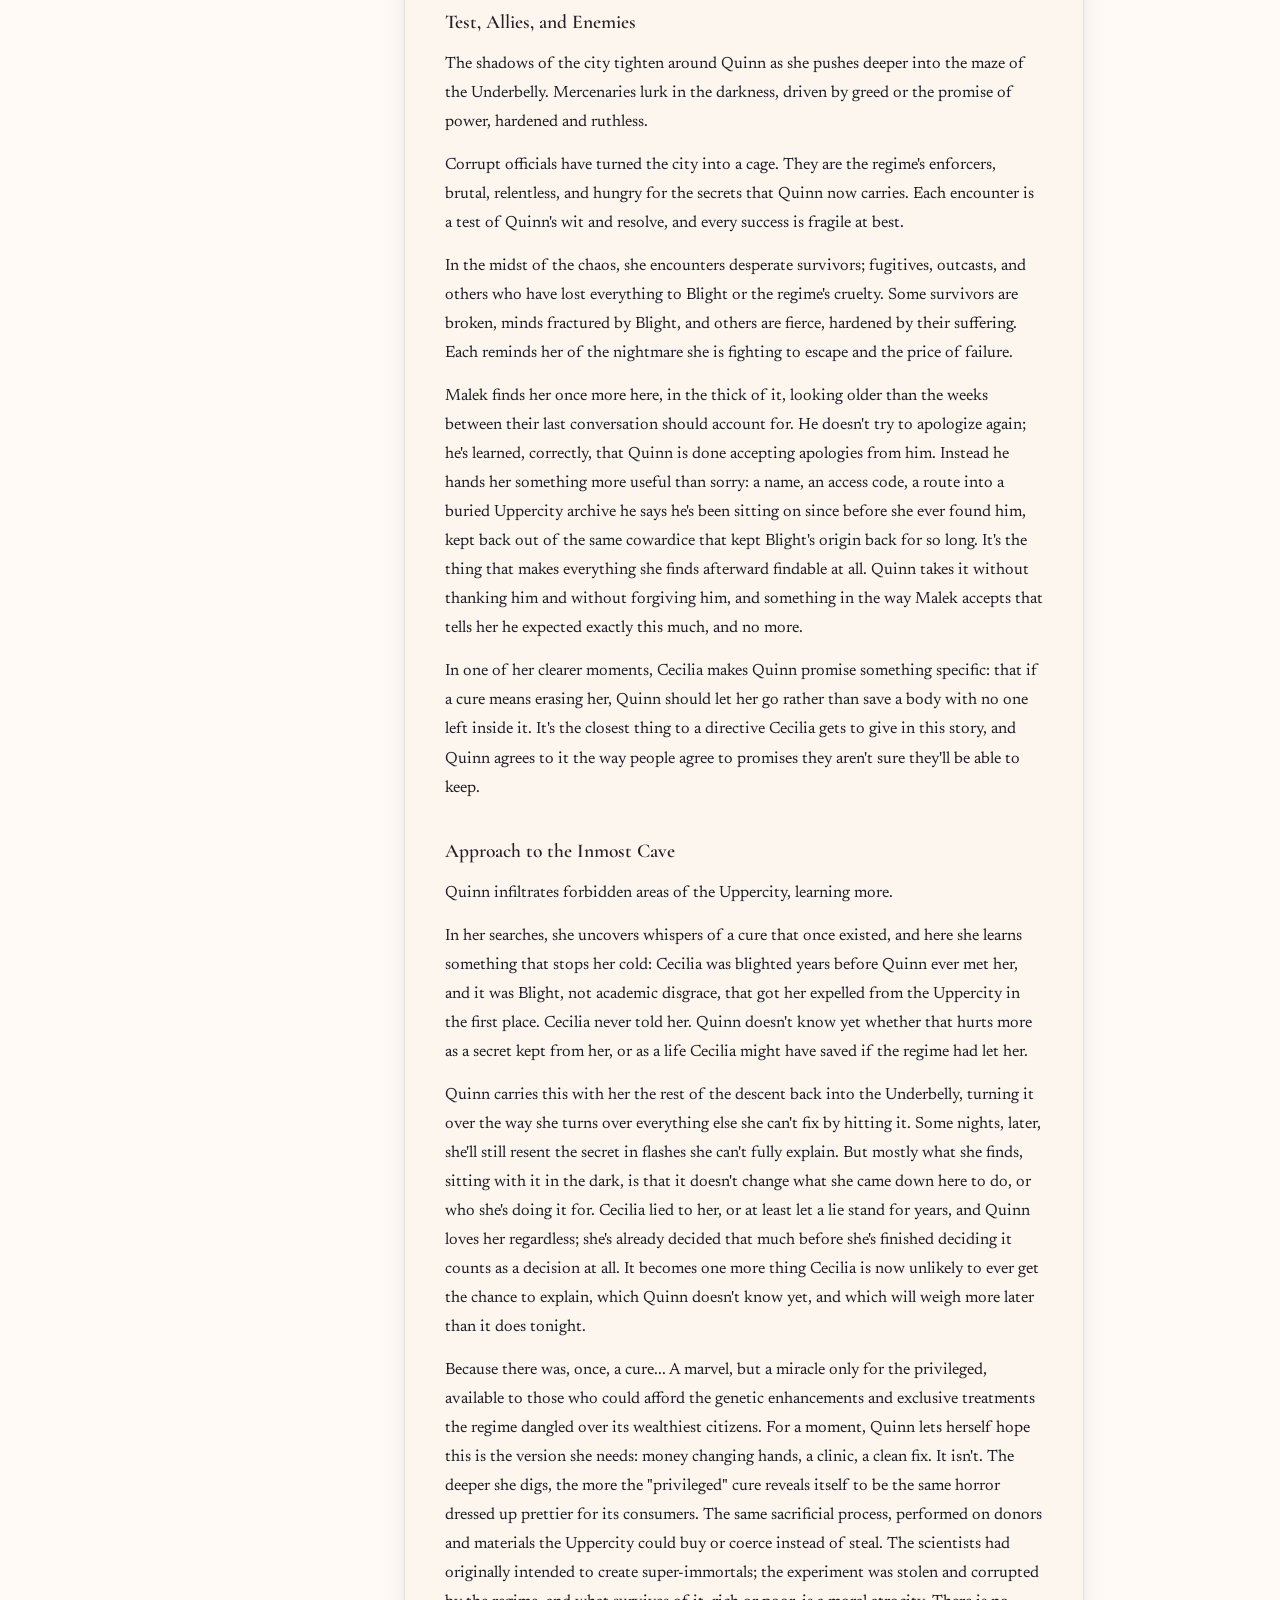
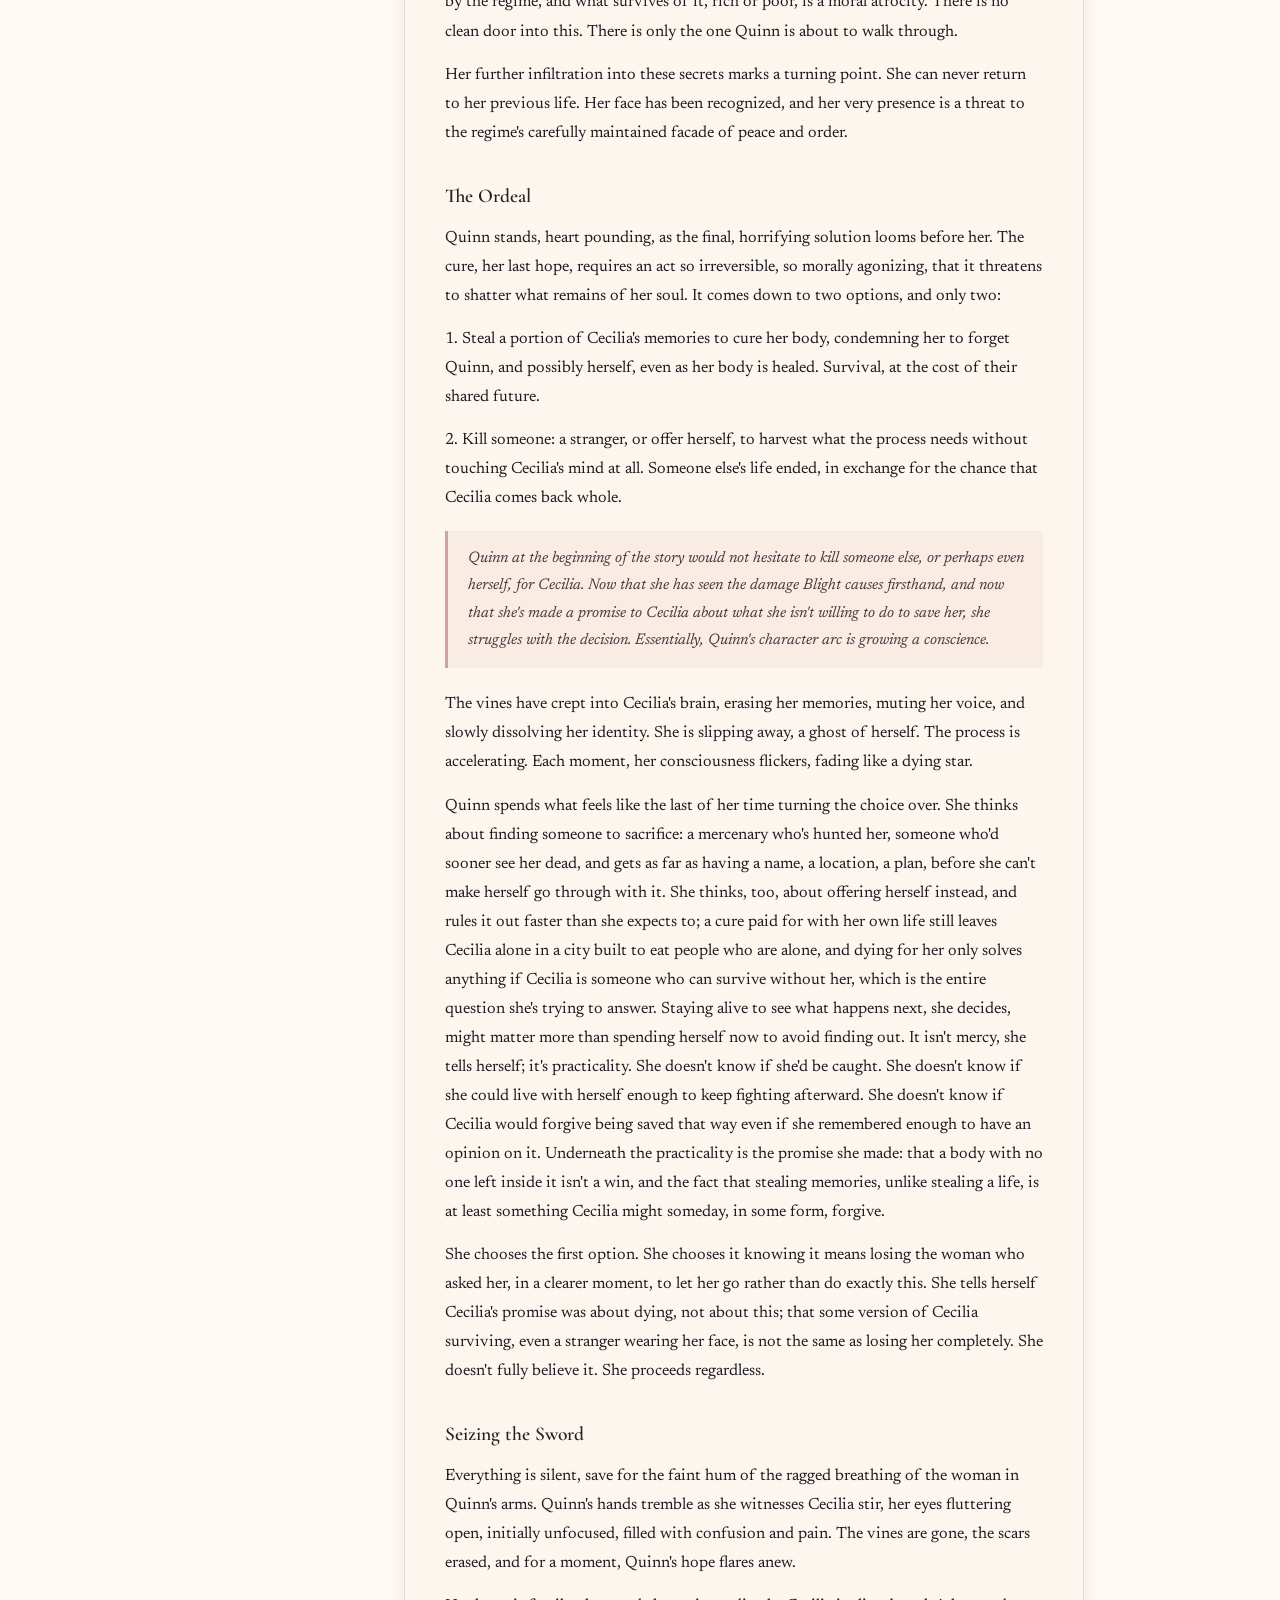
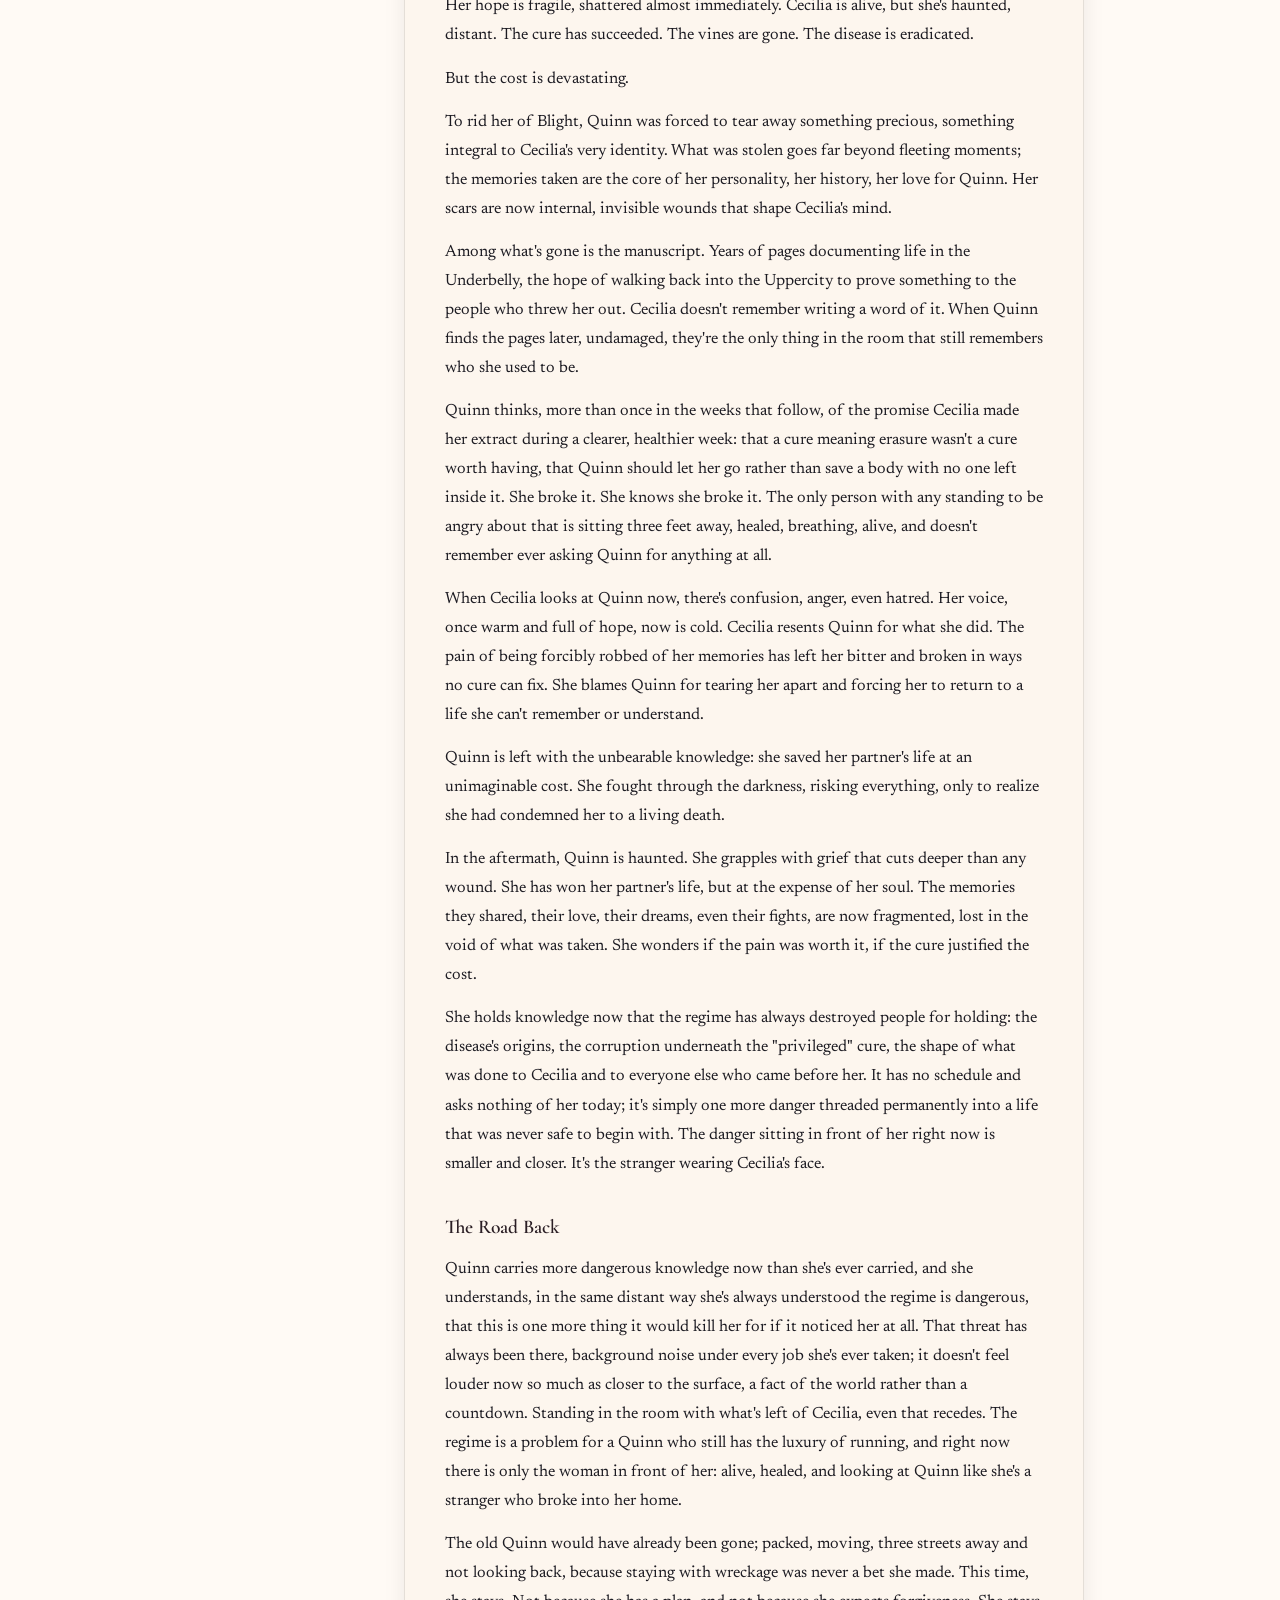
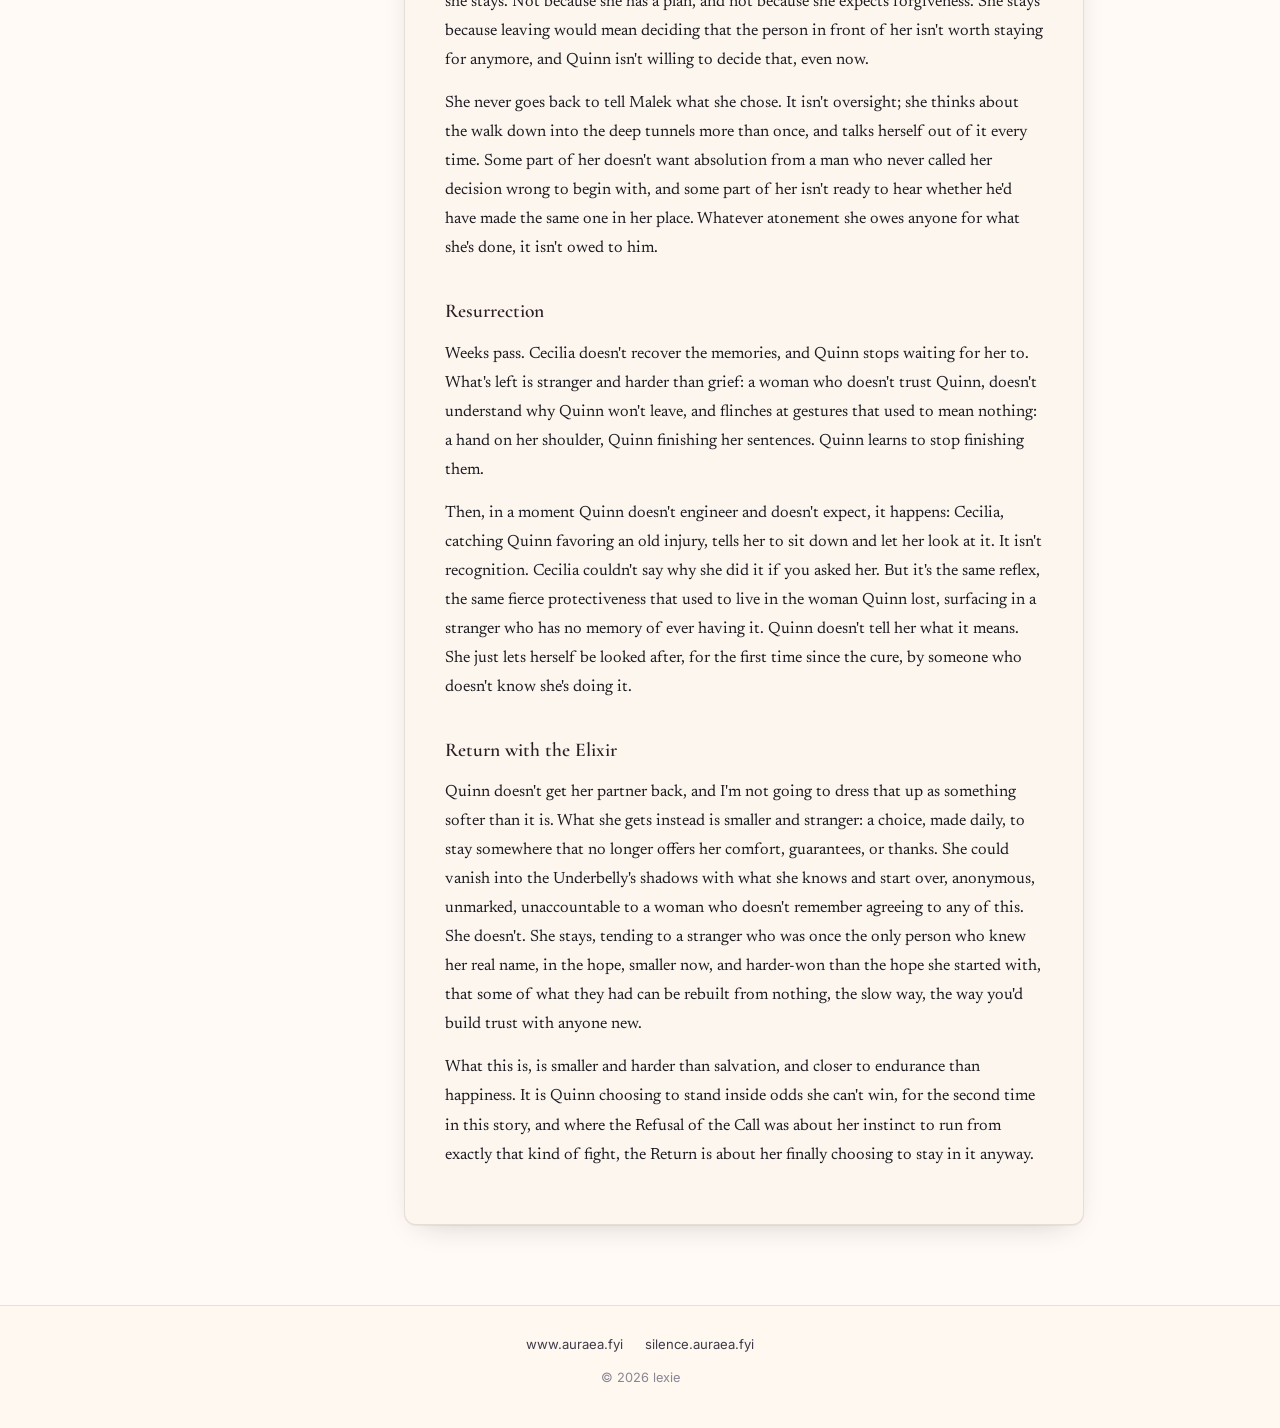
==== commit a8dccce2: "hell yeah" ====
--- a/index.html
+++ b/index.html
@@ -96,7 +96,17 @@
   </div>
 </div>
 
-<div class="thread-divider" aria-hidden="true"><span>✦</span></div>
+<div class="thread-divider" id="blightDivider" role="button" tabindex="0" aria-label="Touch the silk thread — if you dare">
+      <div class="clean" aria-hidden="true">
+        <span class="clean-line"></span>
+        <span class="clean-star">✦</span>
+        <span class="clean-line"></span>
+      </div>
+      <svg class="blight-svg" viewBox="0 0 900 210">
+        <path id="h0" fill="#211a13"/><path id="h1" fill="#211a13"/><path id="h2" fill="#211a13"/><path id="h3" fill="#211a13"/><path id="h4" fill="#211a13"/><path id="h5" fill="#211a13"/><path id="h6" fill="#211a13"/><path id="h7" fill="#211a13"/><path id="h8" fill="#211a13"/><path id="h9" fill="#211a13"/><path id="h10" fill="#211a13"/><path id="h11" fill="#211a13"/><path id="h12" fill="#211a13"/><path id="h13" fill="#211a13"/><path id="h14" fill="#211a13"/><path id="h15" fill="#211a13"/><path id="h16" fill="#211a13"/><path id="h17" fill="#211a13"/><path id="h18" fill="#211a13"/><path id="h19" fill="#211a13"/>
+        <path id="h8b0" d="M 580.8 73.1 L 580.3 82.7 L 576.5 74.5 Z" fill="#211a13" style="opacity:0; transition: opacity 180ms ease;"/><path id="h8b1" d="M 635.0 55.1 L 633.9 64.8 L 630.6 56.4 Z" fill="#211a13" style="opacity:0; transition: opacity 180ms ease;"/><path id="h8b2" d="M 667.8 42.9 L 673.5 50.7 L 665.4 46.7 Z" fill="#211a13" style="opacity:0; transition: opacity 180ms ease;"/><path id="h9b0" d="M 618.4 126.5 L 613.6 134.9 L 613.9 125.9 Z" fill="#211a13" style="opacity:0; transition: opacity 180ms ease;"/><path id="h9b1" d="M 693.7 135.8 L 689.1 144.4 L 689.2 135.3 Z" fill="#211a13" style="opacity:0; transition: opacity 180ms ease;"/><path id="h9b2" d="M 738.8 144.4 L 729.7 147.7 L 735.8 141.0 Z" fill="#211a13" style="opacity:0; transition: opacity 180ms ease;"/><path id="h10b0" d="M 690.8 83.6 L 687.9 92.8 L 686.3 84.0 Z" fill="#211a13" style="opacity:0; transition: opacity 180ms ease;"/><path id="h10b1" d="M 793.1 75.7 L 790.1 84.9 L 788.6 76.0 Z" fill="#211a13" style="opacity:0; transition: opacity 180ms ease;"/><path id="h10b2" d="M 853.8 68.8 L 856.2 78.2 L 850.2 71.4 Z" fill="#211a13" style="opacity:0; transition: opacity 180ms ease;"/><path id="h11b0" d="M 760.0 142.9 L 755.2 151.3 L 755.5 142.2 Z" fill="#211a13" style="opacity:0; transition: opacity 180ms ease;"/><path id="h11b1" d="M 880.4 159.3 L 875.8 167.9 L 876.0 158.8 Z" fill="#211a13" style="opacity:0; transition: opacity 180ms ease;"/><path id="h11b2" d="M 949.2 170.8 L 939.8 173.2 L 946.6 167.2 Z" fill="#211a13" style="opacity:0; transition: opacity 180ms ease;"/><path id="h12b0" d="M 583.9 56.8 L 585.7 66.3 L 580.1 59.2 Z" fill="#211a13" style="opacity:0; transition: opacity 180ms ease;"/><path id="h12b1" d="M 623.0 33.1 L 623.9 42.8 L 619.0 35.2 Z" fill="#211a13" style="opacity:0; transition: opacity 180ms ease;"/><path id="h12b2" d="M 645.9 18.0 L 653.6 23.9 L 644.7 22.4 Z" fill="#211a13" style="opacity:0; transition: opacity 180ms ease;"/><path id="h13b0" d="M 546.4 150.9 L 538.3 156.3 L 542.7 148.4 Z" fill="#211a13" style="opacity:0; transition: opacity 180ms ease;"/><path id="h13b1" d="M 573.5 168.9 L 565.9 174.9 L 569.6 166.6 Z" fill="#211a13" style="opacity:0; transition: opacity 180ms ease;"/><path id="h13b2" d="M 589.1 182.1 L 579.7 179.9 L 588.4 177.7 Z" fill="#211a13" style="opacity:0; transition: opacity 180ms ease;"/><path id="h14b0" d="M 319.2 73.1 L 319.7 82.7 L 323.5 74.5 Z" fill="#211a13" style="opacity:0; transition: opacity 180ms ease;"/><path id="h14b1" d="M 265.0 55.1 L 266.1 64.8 L 269.4 56.4 Z" fill="#211a13" style="opacity:0; transition: opacity 180ms ease;"/><path id="h14b2" d="M 232.2 42.9 L 226.5 50.7 L 234.6 46.7 Z" fill="#211a13" style="opacity:0; transition: opacity 180ms ease;"/><path id="h15b0" d="M 281.6 126.5 L 286.4 134.9 L 286.1 125.9 Z" fill="#211a13" style="opacity:0; transition: opacity 180ms ease;"/><path id="h15b1" d="M 206.3 135.8 L 210.9 144.4 L 210.8 135.3 Z" fill="#211a13" style="opacity:0; transition: opacity 180ms ease;"/><path id="h15b2" d="M 161.2 144.4 L 170.3 147.7 L 164.2 141.0 Z" fill="#211a13" style="opacity:0; transition: opacity 180ms ease;"/><path id="h16b0" d="M 209.2 83.6 L 212.1 92.8 L 213.7 84.0 Z" fill="#211a13" style="opacity:0; transition: opacity 180ms ease;"/><path id="h16b1" d="M 106.9 75.7 L 109.9 84.9 L 111.4 76.0 Z" fill="#211a13" style="opacity:0; transition: opacity 180ms ease;"/><path id="h16b2" d="M 46.2 68.8 L 43.8 78.2 L 49.8 71.4 Z" fill="#211a13" style="opacity:0; transition: opacity 180ms ease;"/><path id="h17b0" d="M 140.0 142.9 L 144.8 151.3 L 144.5 142.2 Z" fill="#211a13" style="opacity:0; transition: opacity 180ms ease;"/><path id="h17b1" d="M 19.6 159.3 L 24.2 167.9 L 24.0 158.8 Z" fill="#211a13" style="opacity:0; transition: opacity 180ms ease;"/><path id="h17b2" d="M -49.2 170.8 L -39.8 173.2 L -46.6 167.2 Z" fill="#211a13" style="opacity:0; transition: opacity 180ms ease;"/><path id="h18b0" d="M 316.1 56.8 L 314.3 66.3 L 319.9 59.2 Z" fill="#211a13" style="opacity:0; transition: opacity 180ms ease;"/><path id="h18b1" d="M 277.0 33.1 L 276.1 42.8 L 281.0 35.2 Z" fill="#211a13" style="opacity:0; transition: opacity 180ms ease;"/><path id="h18b2" d="M 254.1 18.0 L 246.4 23.9 L 255.3 22.4 Z" fill="#211a13" style="opacity:0; transition: opacity 180ms ease;"/><path id="h19b0" d="M 353.6 150.9 L 361.7 156.3 L 357.3 148.4 Z" fill="#211a13" style="opacity:0; transition: opacity 180ms ease;"/><path id="h19b1" d="M 326.5 168.9 L 334.1 174.9 L 330.4 166.6 Z" fill="#211a13" style="opacity:0; transition: opacity 180ms ease;"/><path id="h19b2" d="M 310.9 182.1 L 320.3 179.9 L 311.6 177.7 Z" fill="#211a13" style="opacity:0; transition: opacity 180ms ease;"/>
+      </svg>
+    </div>
 
 <div class="wrap reader" id="outline">
   <aside class="toc" aria-label="Table of contents">
--- a/css/style.css
+++ b/css/style.css
@@ -218,21 +218,69 @@
 .btn-ghost:hover{ background:rgba(255,250,245,0.14); transform:translateY(-1px); border-color:rgba(255,250,245,0.34); }
 .btn-primary svg, .btn-ghost svg{ width:16px; height:16px; flex:none; }
 
-/* ── silk thread divider ── */
 .thread-divider{
-  height:28px; margin:0; display:flex; align-items:center; justify-content:center;
-  gap:0; color:var(--line-strong); position:relative;
-}
-.thread-divider::before{
-  content:""; position:absolute; left:50%; top:50%; width:min(520px, 70vw); height:1px;
-  transform:translate(-50%,-50%);
-  background:linear-gradient(90deg, transparent, var(--line-warm) 15%, var(--rose-muted) 50%, var(--line-warm) 85%, transparent);
-}
-.thread-divider span{
-  position:relative; background:rgba(255,250,245,0.08); padding:0 14px;
-  color:var(--rose-muted); font-size:11px; letter-spacing:.22em;
-}
-.thread-divider--dark span{ background:transparent; }
+  position: relative;
+  width: min(900px, 92vw);
+  height: 28px;
+  margin: 8px auto;
+  cursor: pointer;
+  user-select: none;
+  -webkit-user-select: none;
+  display: block;
+}
+.thread-divider svg{
+  position: absolute;
+  left: 0; top: 50%;
+  width: 100%;
+  height: auto;
+  transform: translateY(-50%);
+  overflow: visible;
+  pointer-events: none;
+}
+.thread-divider .clean{
+  position: absolute;
+  left: 0; right: 0; top: 50%;
+  transform: translateY(-50%);
+  display: flex;
+  align-items: center;
+  gap: 16px;
+  padding: 0 20px;
+  color: var(--rose-muted);
+  transition: opacity 500ms ease;
+  pointer-events: none;
+}
+.thread-divider .clean-line{
+  flex: 1;
+  height: 1px;
+  background: var(--rose-muted);
+  opacity: 0.9;
+}
+.thread-divider .clean-star{
+  flex: none;
+  font-size: 14px;
+  line-height: 1;
+  color: var(--rose-muted);
+}
+.thread-divider.is-blighted .clean{ opacity: 0; }
+.thread-divider:focus-visible{
+  outline:2px solid var(--rose-deep);
+  outline-offset:4px;
+  border-radius:2px;
+}
+.thread-divider .blight-svg{
+  background: none !important;
+  background-image: none !important;
+  border: none !important;
+  padding: 0 !important;
+  margin: 0 !important;
+  border-radius: 0 !important;
+  position: absolute !important;
+  overflow: visible !important;
+  pointer-events: none !important;
+}
+ @media(max-width:600px){
+  .thread-divider{ height: 24px; }
+}
 
 /* ── wrap ── */
 .wrap{ max-width:1120px; margin:0 auto; padding:0 clamp(16px,4vw,32px); }
@@ -486,7 +534,8 @@
 }
 .char-card p{ font-family:var(--font-serif); font-size:.92rem; color:var(--ink-soft); line-height:1.65; margin:0; }
 
-.blight{
+div.blight,
+.prose .blight{
   margin:22px 0; padding:20px 20px 18px;
   border-radius:var(--radius);
   background:
@@ -495,16 +544,20 @@
   color:#eadfd9; border:1px solid rgba(255,255,255,0.08);
   position:relative; overflow:hidden;
 }
-.blight::before{
+div.blight::before,
+.prose .blight::before{
   content:""; position:absolute; inset:0;
   background:url("data:image/svg+xml,%3Csvg xmlns='http://www.w3.org/2000/svg' viewBox='0 0 200 80'%3E%3Cpath d='M0 40 C30 5, 60 75, 100 40 S170 5, 200 40' fill='none' stroke='%23d4a0a0' stroke-width='0.7' opacity='0.18'/%3E%3Cpath d='M0 55 C40 20, 70 85, 110 55 S170 22, 200 55' fill='none' stroke='%23c25a5c' stroke-width='0.5' opacity='0.14'/%3E%3C/svg%3E") center/cover no-repeat;
   opacity:.6; pointer-events:none;
 }
-.blight h4{
+div.blight h4,
+.prose .blight h4{
   position:relative; font-family:var(--font-display); font-size:1.15rem; margin:0 0 8px; color:#fff2e8;
 }
-.blight p{ position:relative; font-family:var(--font-serif); font-size:.94rem; color:#d8c8c8; line-height:1.65; margin:0 0 8px; }
-.blight p:last-child{ margin:0; }
+div.blight p,
+.prose .blight p{ position:relative; font-family:var(--font-serif); font-size:.94rem; color:#d8c8c8; line-height:1.65; margin:0 0 8px; }
+div.blight p:last-child,
+.prose .blight p:last-child{ margin:0; }
 
 .step-head{
   display:flex; align-items:baseline; gap:12px; margin:40px 0 12px;
